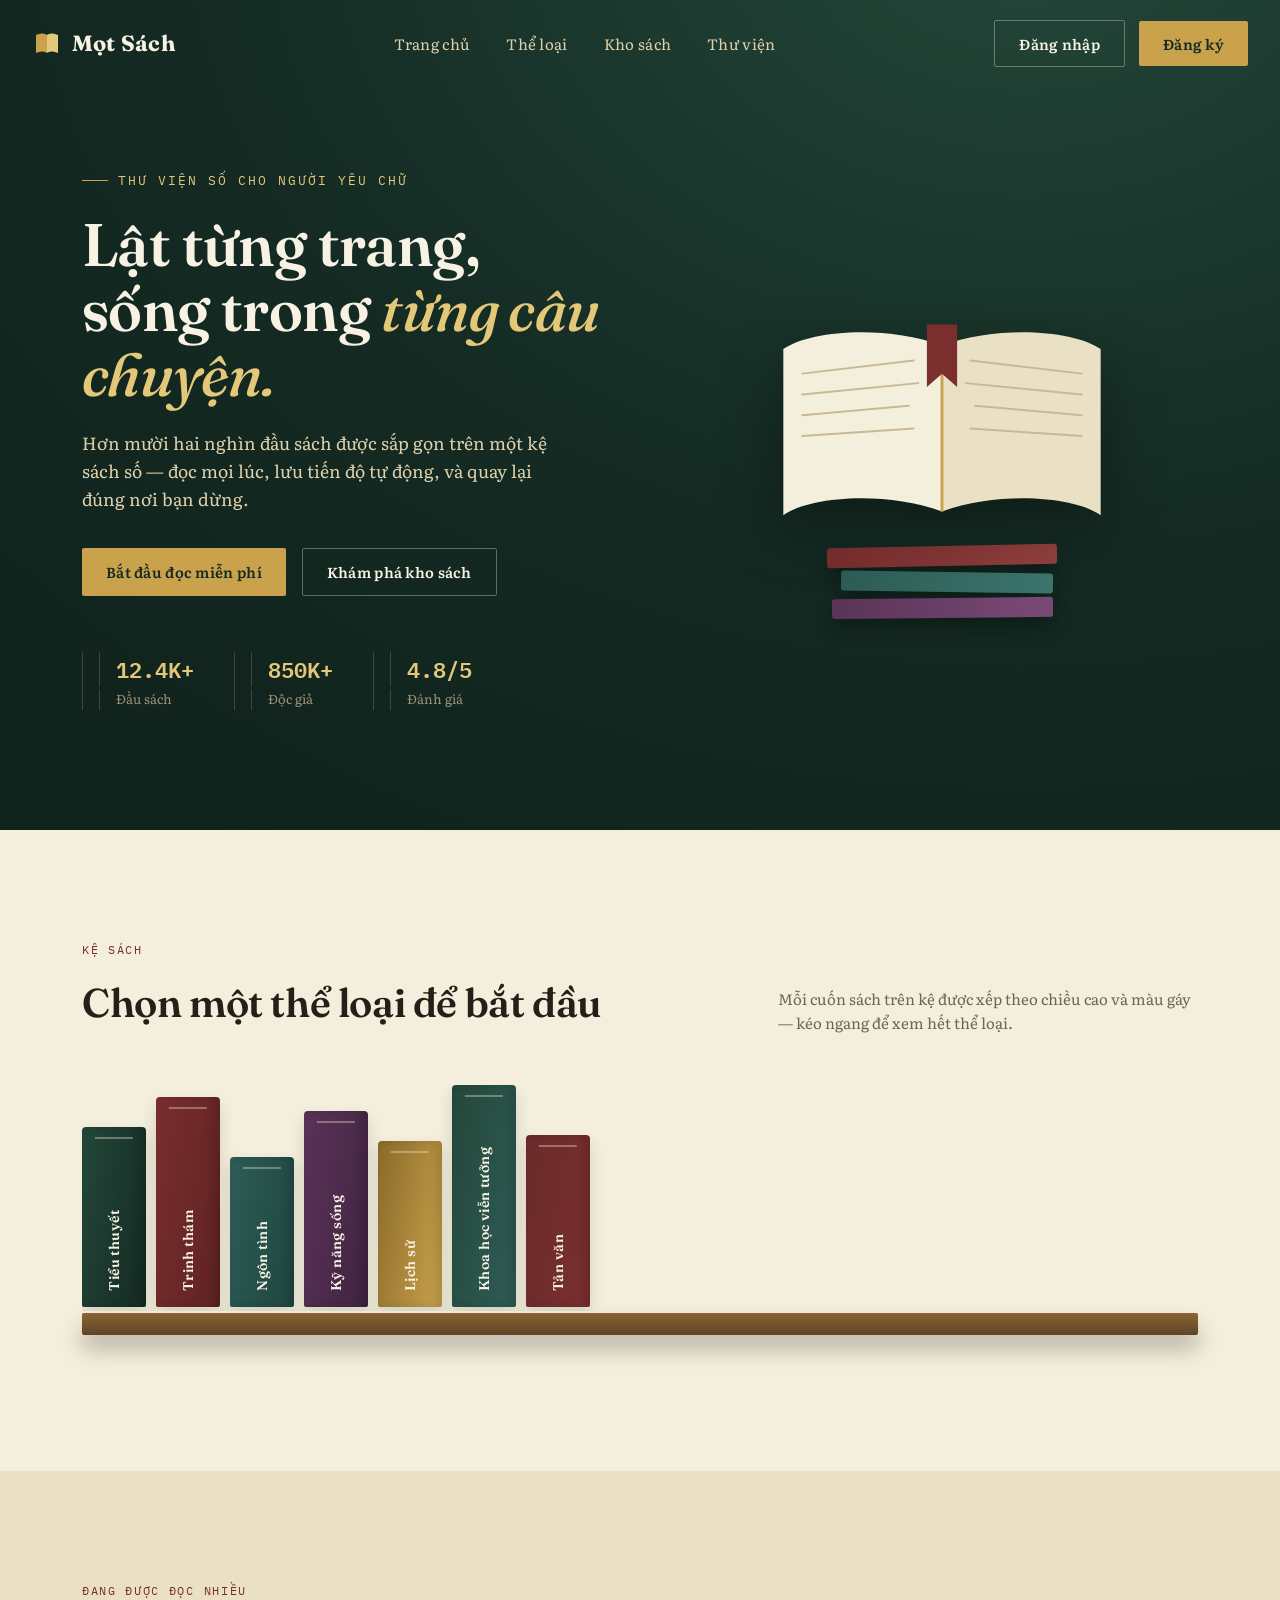
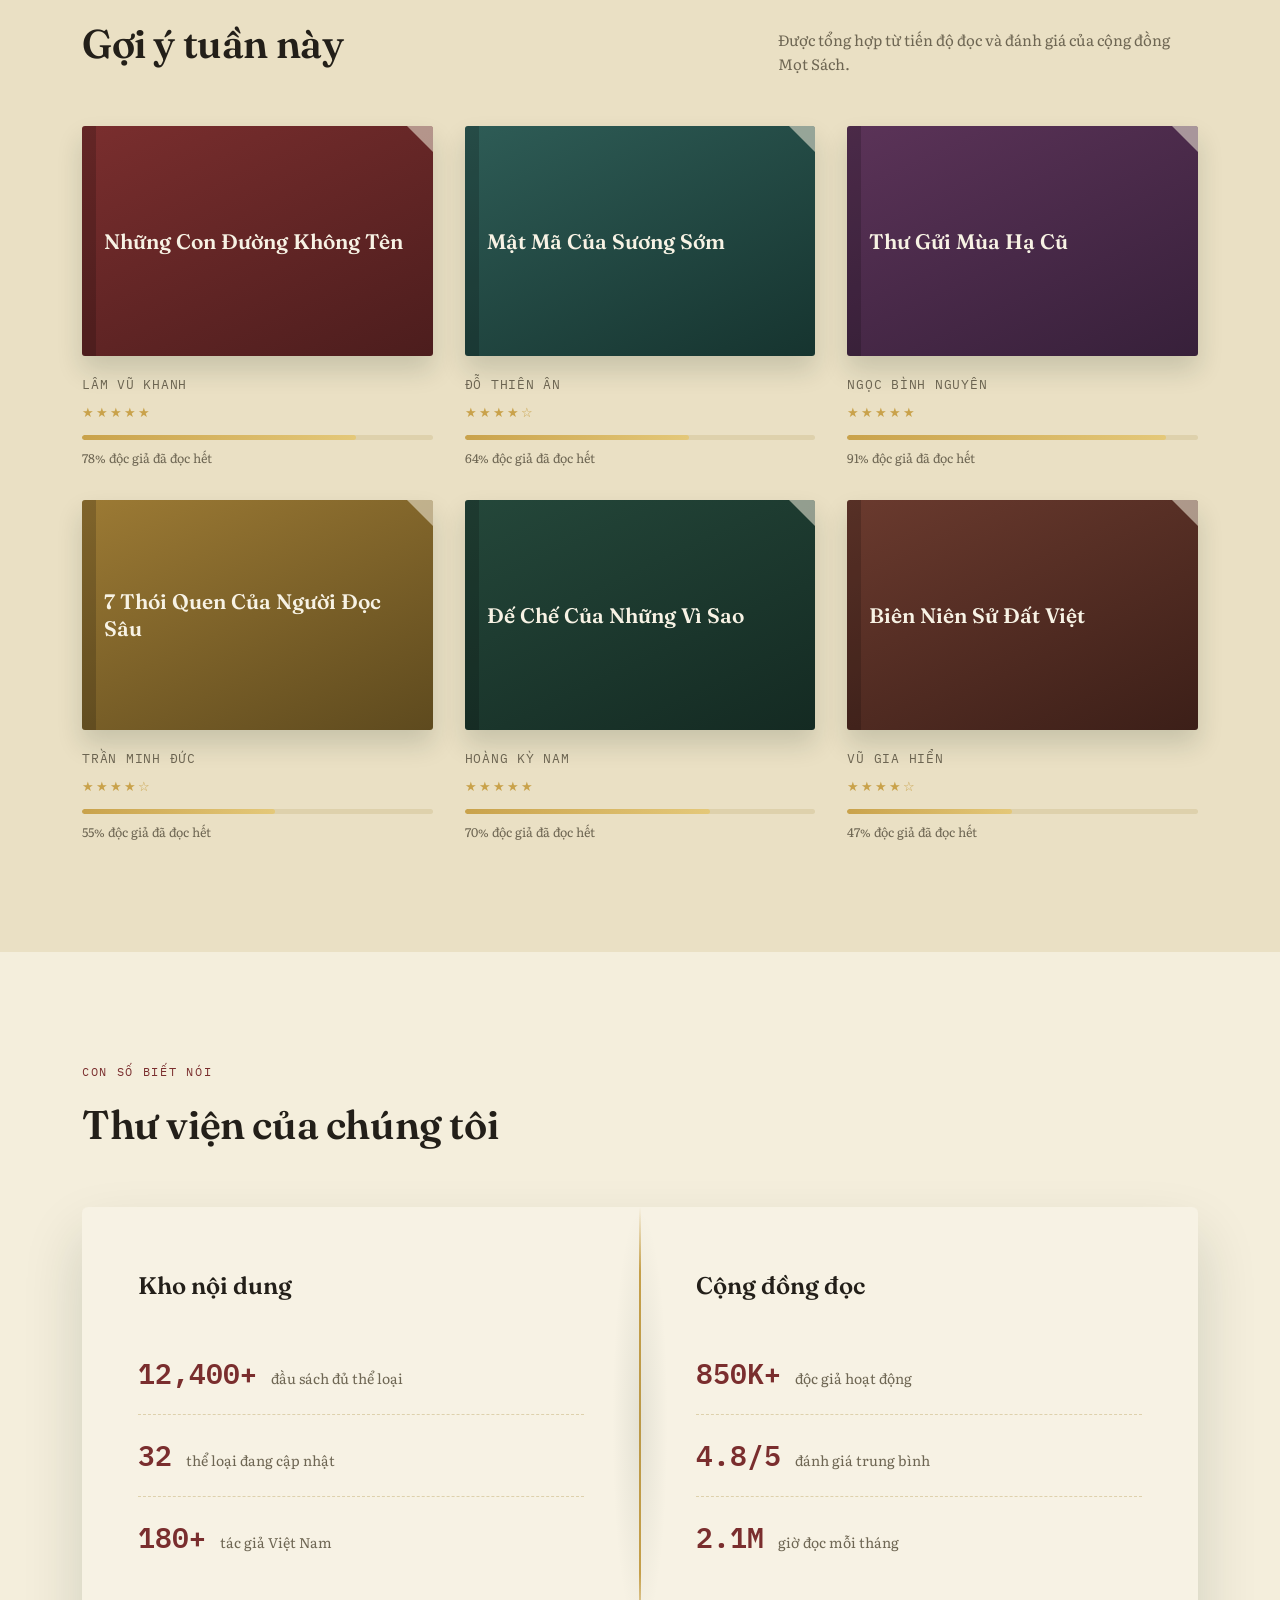
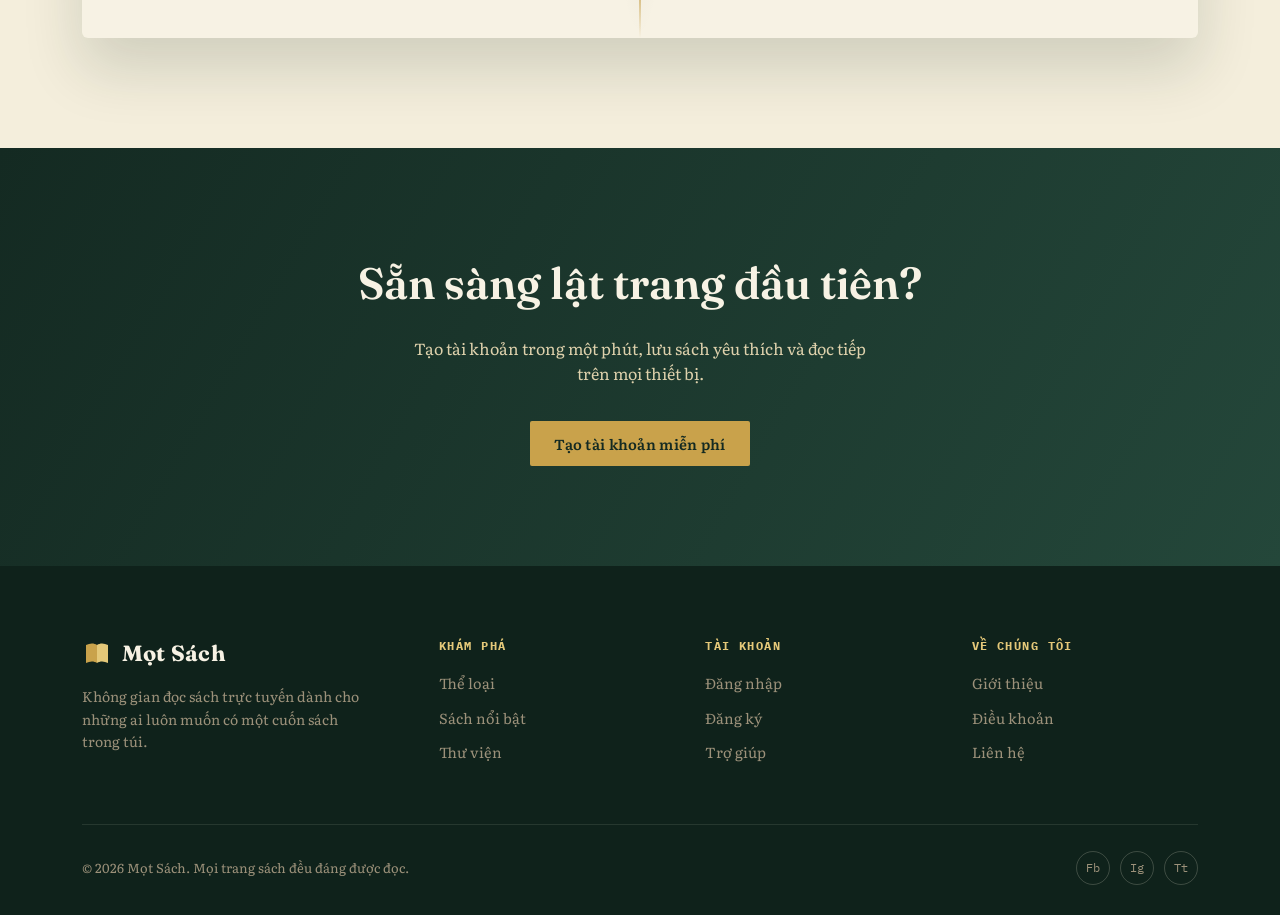
==== index.html @ 0a7b6dd8 "first commit" ====
<!DOCTYPE html>
<html lang="vi">
<head>
<meta charset="UTF-8">
<meta name="viewport" content="width=device-width, initial-scale=1.0">
<title>Mọt Sách — Đọc sách online</title>
<link rel="preconnect" href="https://fonts.googleapis.com">
<link href="https://fonts.googleapis.com/css2?family=Fraunces:ital,opsz,wght@0,9..144,300;0,9..144,500;0,9..144,600;0,9..144,700;0,9..144,900;1,9..144,500;1,9..144,600&family=Literata:ital,wght@0,400;0,500;0,600;0,700;1,400;1,500&family=IBM+Plex+Mono:wght@400;500;600&display=swap" rel="stylesheet">
<link rel="stylesheet" href="css/styles.css">
</head>
<body>

<!-- ================= NAV ================= -->
<nav class="nav" id="mainNav">
  <a href="index.html" class="brand">
    <svg class="mark" viewBox="0 0 30 30" fill="none">
      <path d="M4 6c4-2 8-2 11 0v18c-3-2-7-2-11 0V6z" fill="#C9A24B"/>
      <path d="M26 6c-4-2-8-2-11 0v18c3-2 7-2 11 0V6z" fill="#E4C879"/>
    </svg>
    Mọt Sách
  </a>
  <div class="nav-links">
    <a href="index.html">Trang chủ</a>
    <a href="index.html#shelf">Thể loại</a>
    <a href="index.html#books">Kho sách</a>
    <a href="index.html#stats">Thư viện</a>
  </div>
  <div class="nav-actions">
    <a href="login.html" class="btn btn-ghost">Đăng nhập</a>
    <a href="register.html" class="btn btn-gold">Đăng ký</a>
    <button class="burger" aria-label="Menu" onclick="location.href='login.html'">
      <span></span><span></span><span></span>
    </button>
  </div>
</nav>

<section class="hero">
  <div class="wrap">
    <div>
      <span class="eyebrow">Thư viện số cho người yêu chữ</span>
      <h1>Lật từng trang,<br>sống trong <em>từng câu chuyện.</em></h1>
      <p class="lead">Hơn mười hai nghìn đầu sách được sắp gọn trên một kệ sách số — đọc mọi lúc, lưu tiến độ tự động, và quay lại đúng nơi bạn dừng.</p>
      <div class="hero-actions">
        <a href="register.html" class="btn btn-gold">Bắt đầu đọc miễn phí</a>
        <a href="#books" class="btn btn-ghost">Khám phá kho sách</a>
      </div>
      <div class="hero-stats">
        <div><div class="num">12.4K+</div><div class="lbl">Đầu sách</div></div>
        <div><div class="num">850K+</div><div class="lbl">Độc giả</div></div>
        <div><div class="num">4.8/5</div><div class="lbl">Đánh giá</div></div>
      </div>
    </div>

    <div class="book-illustration">
      <div class="floating-leaf"></div>
      <div class="floating-leaf"></div>
      <div class="floating-leaf"></div>
      <div class="floating-leaf"></div>
      <div class="stack">
        <div class="book"></div>
        <div class="book"></div>
        <div class="book"></div>
      </div>
      <div class="open-book">
        <svg viewBox="0 0 360 260">
          <path d="M180 30 C 120 8, 40 14, 12 34 L 12 210 C 40 190, 120 184, 180 206 Z" fill="#F4EEDD"/>
          <path d="M180 30 C 240 8, 320 14, 348 34 L 348 210 C 320 190, 240 184, 180 206 Z" fill="#EAE0C4"/>
          <path d="M180 30 L180 206" stroke="#C9A24B" stroke-width="3"/>
          <g stroke="#C9B896" stroke-width="2" stroke-linecap="round">
            <line x1="32" y1="60" x2="150" y2="46" />
            <line x1="32" y1="82" x2="155" y2="70" />
            <line x1="32" y1="104" x2="145" y2="94" />
            <line x1="32" y1="126" x2="150" y2="118" />
            <line x1="210" y1="46" x2="328" y2="60" />
            <line x1="205" y1="70" x2="328" y2="82" />
            <line x1="215" y1="94" x2="328" y2="104" />
            <line x1="210" y1="118" x2="328" y2="126" />
          </g>
          <path d="M164 8 L196 8 L196 74 L180 60 L164 74 Z" fill="#7A2E2E"/>
        </svg>
      </div>
    </div>
  </div>
</section>

<!-- ================= SHELF / CATEGORIES ================= -->
<section class="section" id="shelf">
  <div class="wrap">
    <div class="section-head">
      <div>
        <span class="kicker">Kệ sách</span>
        <h2>Chọn một thể loại để bắt đầu</h2>
      </div>
      <p>Mỗi cuốn sách trên kệ được xếp theo chiều cao và màu gáy — kéo ngang để xem hết thể loại.</p>
    </div>
    <div class="shelf">
      <div class="spines">
        <div class="spine c1"><span>Tiểu thuyết</span></div>
        <div class="spine c2"><span>Trinh thám</span></div>
        <div class="spine c3"><span>Ngôn tình</span></div>
        <div class="spine c4"><span>Kỹ năng sống</span></div>
        <div class="spine c5"><span>Lịch sử</span></div>
        <div class="spine c6"><span>Khoa học viễn tưởng</span></div>
        <div class="spine c7"><span>Tản văn</span></div>
      </div>
      <div class="shelf-plank"></div>
    </div>
  </div>
</section>

<!-- ================= FEATURED BOOKS ================= -->
<section class="section" id="books" style="background:var(--parchment-2)">
  <div class="wrap">
    <div class="section-head">
      <div>
        <span class="kicker">Đang được đọc nhiều</span>
        <h2>Gợi ý tuần này</h2>
      </div>
      <p>Được tổng hợp từ tiến độ đọc và đánh giá của cộng đồng Mọt Sách.</p>
    </div>
    <div class="book-grid">
      <div class="book-card">
        <div class="cover cv1"><h3>Những Con Đường Không Tên</h3></div>
        <div class="author">Lâm Vũ Khanh</div>
        <div class="stars">★★★★★</div>
        <div class="progress-track"><div class="progress-fill" style="width:78%"></div></div>
        <div class="progress-label">78% độc giả đã đọc hết</div>
      </div>
      <div class="book-card">
        <div class="cover cv2"><h3>Mật Mã Của Sương Sớm</h3></div>
        <div class="author">Đỗ Thiên Ân</div>
        <div class="stars">★★★★☆</div>
        <div class="progress-track"><div class="progress-fill" style="width:64%"></div></div>
        <div class="progress-label">64% độc giả đã đọc hết</div>
      </div>
      <div class="book-card">
        <div class="cover cv3"><h3>Thư Gửi Mùa Hạ Cũ</h3></div>
        <div class="author">Ngọc Bình Nguyên</div>
        <div class="stars">★★★★★</div>
        <div class="progress-track"><div class="progress-fill" style="width:91%"></div></div>
        <div class="progress-label">91% độc giả đã đọc hết</div>
      </div>
      <div class="book-card">
        <div class="cover cv4"><h3>7 Thói Quen Của Người Đọc Sâu</h3></div>
        <div class="author">Trần Minh Đức</div>
        <div class="stars">★★★★☆</div>
        <div class="progress-track"><div class="progress-fill" style="width:55%"></div></div>
        <div class="progress-label">55% độc giả đã đọc hết</div>
      </div>
      <div class="book-card">
        <div class="cover cv5"><h3>Đế Chế Của Những Vì Sao</h3></div>
        <div class="author">Hoàng Kỳ Nam</div>
        <div class="stars">★★★★★</div>
        <div class="progress-track"><div class="progress-fill" style="width:70%"></div></div>
        <div class="progress-label">70% độc giả đã đọc hết</div>
      </div>
      <div class="book-card">
        <div class="cover cv6"><h3>Biên Niên Sử Đất Việt</h3></div>
        <div class="author">Vũ Gia Hiển</div>
        <div class="stars">★★★★☆</div>
        <div class="progress-track"><div class="progress-fill" style="width:47%"></div></div>
        <div class="progress-label">47% độc giả đã đọc hết</div>
      </div>
    </div>
  </div>
</section>

<!-- ================= STATS OPEN BOOK ================= -->
<section class="section" id="stats">
  <div class="wrap">
    <div class="section-head">
      <div>
        <span class="kicker">Con số biết nói</span>
        <h2>Thư viện của chúng tôi</h2>
      </div>
    </div>
    <div class="stats-book">
      <div class="stats-page">
        <h3>Kho nội dung</h3>
        <div class="stat-row"><span class="num">12,400+</span><span class="lbl">đầu sách đủ thể loại</span></div>
        <div class="stat-row"><span class="num">32</span><span class="lbl">thể loại đang cập nhật</span></div>
        <div class="stat-row"><span class="num">180+</span><span class="lbl">tác giả Việt Nam</span></div>
      </div>
      <div class="stats-page">
        <h3>Cộng đồng đọc</h3>
        <div class="stat-row"><span class="num">850K+</span><span class="lbl">độc giả hoạt động</span></div>
        <div class="stat-row"><span class="num">4.8/5</span><span class="lbl">đánh giá trung bình</span></div>
        <div class="stat-row"><span class="num">2.1M</span><span class="lbl">giờ đọc mỗi tháng</span></div>
      </div>
    </div>
  </div>
</section>

<!-- ================= CTA ================= -->
<section class="cta">
  <div class="wrap">
    <h2>Sẵn sàng lật trang đầu tiên?</h2>
    <p>Tạo tài khoản trong một phút, lưu sách yêu thích và đọc tiếp trên mọi thiết bị.</p>
    <a href="register.html" class="btn btn-gold">Tạo tài khoản miễn phí</a>
  </div>
</section>

<!-- ================= FOOTER ================= -->
<footer>
  <div class="wrap">
    <div class="foot-grid">
      <div class="foot-brand">
        <div class="brand">
          <svg class="mark" viewBox="0 0 30 30" fill="none">
            <path d="M4 6c4-2 8-2 11 0v18c-3-2-7-2-11 0V6z" fill="#C9A24B"/>
            <path d="M26 6c-4-2-8-2-11 0v18c3-2 7-2 11 0V6z" fill="#E4C879"/>
          </svg>
          Mọt Sách
        </div>
        <p>Không gian đọc sách trực tuyến dành cho những ai luôn muốn có một cuốn sách trong túi.</p>
      </div>
      <div class="foot-col">
        <h4>Khám phá</h4>
        <a href="index.html#shelf">Thể loại</a>
        <a href="index.html#books">Sách nổi bật</a>
        <a href="index.html#stats">Thư viện</a>
      </div>
      <div class="foot-col">
        <h4>Tài khoản</h4>
        <a href="login.html">Đăng nhập</a>
        <a href="register.html">Đăng ký</a>
        <a href="#">Trợ giúp</a>
      </div>
      <div class="foot-col">
        <h4>Về chúng tôi</h4>
        <a href="#">Giới thiệu</a>
        <a href="#">Điều khoản</a>
        <a href="#">Liên hệ</a>
      </div>
    </div>
    <div class="foot-bottom">
      <span>© 2026 Mọt Sách. Mọi trang sách đều đáng được đọc.</span>
      <div class="socials">
        <a href="#">Fb</a>
        <a href="#">Ig</a>
        <a href="#">Tt</a>
      </div>
    </div>
  </div>
</footer>

<script>
  window.addEventListener('scroll', () => {
    document.getElementById('mainNav').classList.toggle('scrolled', window.scrollY > 40);
  });
</script>
</body>
</html>
---- css/styles.css ----
:root{
    --ink:#142A22;
    --ink-2:#1C362C;
    --ink-3:#24473A;
    --parchment:#F4EEDC;
    --parchment-2:#EAE0C4;
    --parchment-3:#DED1AC;
    --gold:#C9A24B;
    --gold-light:#E4C879;
    --burgundy:#7A2E2E;
    --plum:#5B3358;
    --teal:#2E5C56;
    --ink-text:#231F19;
    --muted:#6E6653;
    --muted-2:#9C917A;
    --cream:#F7F2E4;

    --font-display:'Fraunces', serif;
    --font-body:'Literata', serif;
    --font-mono:'IBM Plex Mono', monospace;
  }

  *{ box-sizing:border-box; margin:0; padding:0; }
  html{ scroll-behavior:smooth; }
  body{
    font-family:var(--font-body);
    background:var(--parchment);
    color:var(--ink-text);
    line-height:1.6;
    overflow-x:hidden;
  }
  img,svg{ display:block; max-width:100%; }
  button{ font-family:inherit; cursor:pointer; border:none; background:none; }
  a{ color:inherit; text-decoration:none; }
  ul{ list-style:none; }
  input{ font-family:inherit; }

  ::selection{ background:var(--gold-light); color:var(--ink); }

  @media (prefers-reduced-motion: reduce){
    *{ animation-duration:0.001ms !important; animation-iteration-count:1 !important; transition-duration:0.001ms !important; scroll-behavior:auto !important; }
  }

  .wrap{ max-width:1180px; margin:0 auto; padding:0 32px; }

  /* ---------- NAV ---------- */
  .nav{
    position:fixed; top:0; left:0; right:0; z-index:100;
    display:flex; align-items:center; justify-content:space-between;
    padding:20px 32px;
    background:rgba(20,42,34,0);
    transition:background .35s ease, padding .35s ease, box-shadow .35s ease;
  }
  .nav.scrolled{
    background:rgba(20,42,34,0.96);
    padding:14px 32px;
    box-shadow:0 8px 24px rgba(0,0,0,0.18);
    backdrop-filter:blur(6px);
  }
  .brand{
    display:flex; align-items:center; gap:10px;
    font-family:var(--font-display); font-weight:700; font-size:22px;
    color:var(--cream); letter-spacing:0.01em;
  }
  .brand .mark{
    width:30px; height:30px; flex-shrink:0;
  }
  .nav-links{ display:flex; align-items:center; gap:36px; }
  .nav-links a{
    color:var(--parchment-3); font-size:15px; letter-spacing:.02em;
    position:relative; padding:4px 0;
  }
  .nav-links a::after{
    content:''; position:absolute; left:0; bottom:0; width:0; height:1px;
    background:var(--gold); transition:width .3s ease;
  }
  .nav-links a:hover{ color:var(--cream); }
  .nav-links a:hover::after{ width:100%; }
  .nav-actions{ display:flex; align-items:center; gap:14px; }
  .btn{
    display:inline-flex; align-items:center; justify-content:center; gap:8px;
    padding:11px 24px; border-radius:2px; font-size:14.5px; font-weight:600;
    letter-spacing:.02em; transition:transform .25s ease, box-shadow .25s ease, background .25s ease, color .25s ease, border-color .25s ease;
    white-space:nowrap;
  }
  .btn-ghost{ color:var(--cream); border:1px solid rgba(244,238,220,0.35); background:transparent; }
  .btn-ghost:hover{ border-color:var(--gold); color:var(--gold-light); }
  .btn-gold{ background:var(--gold); color:var(--ink); }
  .btn-gold:hover{ background:var(--gold-light); transform:translateY(-2px); box-shadow:0 10px 22px rgba(201,162,75,0.35); }
  .btn-outline-dark{ border:1px solid var(--ink); color:var(--ink); background:transparent; }
  .btn-outline-dark:hover{ background:var(--ink); color:var(--cream); }
  .btn-wide{ width:100%; padding:14px 24px; font-size:15px; }

  .burger{ display:none; width:30px; height:22px; position:relative; flex-direction:column; justify-content:space-between; }
  .burger span{ display:block; height:2px; width:100%; background:var(--cream); border-radius:2px; }

  @keyframes fadeIn{ from{ opacity:0; transform:translateY(6px);} to{ opacity:1; transform:translateY(0);} }
  body{ animation:fadeIn .4s ease; }

  /* ---------- HERO ---------- */
  .hero{
    position:relative; background:radial-gradient(120% 140% at 80% -10%, var(--ink-3) 0%, var(--ink) 55%, #0F221B 100%);
    padding:170px 0 120px; overflow:hidden;
  }
  .hero .wrap{ display:grid; grid-template-columns:1.05fr 0.95fr; gap:40px; align-items:center; }
  .eyebrow{
    font-family:var(--font-mono); font-size:12.5px; letter-spacing:.16em; text-transform:uppercase;
    color:var(--gold-light); display:flex; align-items:center; gap:10px; margin-bottom:22px;
  }
  .eyebrow::before{ content:''; width:26px; height:1px; background:var(--gold); display:inline-block; }
  .hero h1{
    font-family:var(--font-display); font-weight:600; color:var(--cream);
    font-size:clamp(36px, 5vw, 60px); line-height:1.08; letter-spacing:-0.01em; margin-bottom:22px;
  }
  .hero h1 em{ font-style:italic; color:var(--gold-light); font-weight:500; }
  .hero p.lead{ color:var(--parchment-3); font-size:17.5px; max-width:480px; margin-bottom:36px; }
  .hero-actions{ display:flex; gap:16px; flex-wrap:wrap; margin-bottom:56px; }
  .hero-stats{ display:flex; gap:40px; flex-wrap:wrap; }
  .hero-stats div{ border-left:1px solid rgba(244,238,220,.18); padding-left:16px; }
  .hero-stats .num{ font-family:var(--font-mono); color:var(--gold-light); font-size:22px; font-weight:600; }
  .hero-stats .lbl{ color:var(--muted-2); font-size:13px; margin-top:2px; }

  /* open book illustration */
  .book-illustration{ position:relative; height:420px; display:flex; align-items:center; justify-content:center; }
  .floating-leaf{
    position:absolute; width:22px; height:30px; background:var(--parchment-2);
    border-radius:2px 8px 2px 8px; opacity:0; animation:drift 9s ease-in-out infinite;
    box-shadow:0 6px 14px rgba(0,0,0,0.25);
  }
  .floating-leaf:nth-child(1){ left:8%; top:60%; animation-delay:0s; }
  .floating-leaf:nth-child(2){ left:82%; top:65%; animation-delay:2.4s; width:16px; height:22px; }
  .floating-leaf:nth-child(3){ left:18%; top:15%; animation-delay:4.6s; width:18px; height:24px; }
  .floating-leaf:nth-child(4){ left:75%; top:10%; animation-delay:6.8s; width:14px; height:19px; }
  @keyframes drift{
    0%{ opacity:0; transform:translateY(0) rotate(0deg); }
    15%{ opacity:.55; }
    85%{ opacity:.3; }
    100%{ opacity:0; transform:translateY(-160px) rotate(70deg); }
  }
  .stack{ position:absolute; bottom:26px; width:230px; }
  .stack .book{ height:20px; border-radius:3px; margin-bottom:6px; box-shadow:0 10px 18px rgba(0,0,0,0.3); }
  .stack .book:nth-child(1){ background:linear-gradient(90deg, var(--burgundy), #93413f); width:100%; transform:rotate(-1.2deg); }
  .stack .book:nth-child(2){ background:linear-gradient(90deg, var(--teal), #3c766e); width:92%; margin-left:6%; transform:rotate(0.8deg); }
  .stack .book:nth-child(3){ background:linear-gradient(90deg, var(--plum), #7a4a76); width:96%; margin-left:2%; transform:rotate(-0.6deg); }
  .open-book{ position:relative; z-index:2; }
  .open-book svg{ width:340px; height:auto; filter:drop-shadow(0 22px 30px rgba(0,0,0,0.35)); }

  /* ---------- SHELF ---------- */
  .section{ padding:110px 0; }
  .section-head{ display:flex; align-items:flex-end; justify-content:space-between; margin-bottom:50px; gap:24px; flex-wrap:wrap; }
  .section-head h2{ font-family:var(--font-display); font-size:clamp(28px,3.4vw,40px); font-weight:600; letter-spacing:-0.01em; }
  .section-head p{ color:var(--muted); max-width:420px; font-size:15px; }
  .kicker{ font-family:var(--font-mono); font-size:12px; letter-spacing:.14em; text-transform:uppercase; color:var(--burgundy); margin-bottom:12px; display:block; }

  .shelf{ position:relative; padding-bottom:26px; }
  .spines{ display:flex; align-items:flex-end; gap:10px; overflow-x:auto; padding-bottom:4px; scrollbar-width:none; }
  .spines::-webkit-scrollbar{ display:none; }
  .spine{
    flex:0 0 auto; width:64px; border-radius:4px 4px 2px 2px; position:relative;
    display:flex; align-items:flex-end; justify-content:center; padding-bottom:16px;
    cursor:pointer; transition:transform .3s ease, box-shadow .3s ease;
    box-shadow:inset -6px 0 10px rgba(0,0,0,0.12), 0 8px 16px rgba(20,42,34,0.14);
  }
  .spine:hover{ transform:translateY(-14px); box-shadow:inset -6px 0 10px rgba(0,0,0,0.12), 0 18px 22px rgba(20,42,34,0.22); }
  .spine span{
    writing-mode:vertical-rl; transform:rotate(180deg); font-family:var(--font-display);
    font-weight:600; font-size:14px; letter-spacing:.03em; color:var(--cream); white-space:nowrap;
  }
  .spine::before{ content:''; position:absolute; top:10px; left:50%; transform:translateX(-50%); width:60%; height:2px; background:rgba(244,238,220,.35); }
  .spine.c1{ height:180px; background:linear-gradient(100deg, var(--ink-3), var(--ink)); }
  .spine.c2{ height:210px; background:linear-gradient(100deg, var(--burgundy), #5f2222); }
  .spine.c3{ height:150px; background:linear-gradient(100deg, var(--teal), #1f4640); }
  .spine.c4{ height:196px; background:linear-gradient(100deg, var(--plum), #3f2340); }
  .spine.c5{ height:166px; background:linear-gradient(100deg, #8a6a2a, var(--gold)); }
  .spine.c6{ height:222px; background:linear-gradient(100deg, var(--ink-3), var(--teal)); }
  .spine.c7{ height:172px; background:linear-gradient(100deg, #6a2b2b, var(--burgundy)); }
  .shelf-plank{
    height:22px; border-radius:2px; margin-top:2px;
    background:linear-gradient(180deg, #8a6437, #5f4423);
    box-shadow:0 14px 22px rgba(0,0,0,0.25);
  }

  /* ---------- BOOK GRID ---------- */
  .book-grid{
    display:grid; grid-template-columns:repeat(3, 1fr); gap:32px;
  }
  .book-card{ display:flex; flex-direction:column; }
  .cover{
    position:relative; height:230px; border-radius:3px; margin-bottom:18px; overflow:hidden;
    display:flex; align-items:center; padding:22px; transition:transform .35s ease, box-shadow .35s ease;
    box-shadow:0 14px 26px rgba(20,42,34,0.16);
  }
  .book-card:hover .cover{ transform:translateY(-8px) rotate(-0.6deg); box-shadow:0 26px 36px rgba(20,42,34,0.26); }
  .cover::before{ content:''; position:absolute; left:0; top:0; bottom:0; width:14px; background:rgba(0,0,0,0.18); }
  .cover::after{ content:''; position:absolute; right:0; top:0; width:0; height:0; border-style:solid; border-width:0 26px 26px 0; border-color:transparent rgba(244,238,220,0.55) transparent transparent; }
  .cover h3{ font-family:var(--font-display); color:var(--cream); font-size:21px; font-weight:600; line-height:1.25; position:relative; z-index:1; }
  .cv1{ background:linear-gradient(155deg, var(--burgundy), #4c1d1d); }
  .cv2{ background:linear-gradient(155deg, var(--teal), #16342f); }
  .cv3{ background:linear-gradient(155deg, var(--plum), #37203a); }
  .cv4{ background:linear-gradient(155deg, #9c7a34, #5e4a1e); }
  .cv5{ background:linear-gradient(155deg, var(--ink-3), var(--ink)); }
  .cv6{ background:linear-gradient(155deg, #6a3a2e, #3c1f18); }
  .book-card .author{ font-family:var(--font-mono); font-size:12.5px; color:var(--muted); text-transform:uppercase; letter-spacing:.06em; margin-bottom:8px; }
  .stars{ color:var(--gold); font-size:13px; letter-spacing:2px; margin-bottom:12px; }
  .progress-track{ height:5px; background:var(--parchment-3); border-radius:4px; overflow:hidden; margin-bottom:8px; }
  .progress-fill{ height:100%; background:linear-gradient(90deg, var(--gold), var(--gold-light)); border-radius:4px; }
  .progress-label{ font-size:12.5px; color:var(--muted); }

  /* ---------- OPEN BOOK STATS ---------- */
  .stats-book{
    background:var(--cream); border-radius:6px; position:relative;
    display:grid; grid-template-columns:1fr 1fr; box-shadow:0 30px 60px rgba(20,42,34,0.16);
    overflow:hidden;
  }
  .stats-book::before{
    content:''; position:absolute; left:50%; top:0; bottom:0; width:2px; transform:translateX(-50%);
    background:linear-gradient(180deg, transparent, var(--gold) 15%, var(--gold) 85%, transparent);
  }
  .stats-book::after{
    content:''; position:absolute; left:50%; top:0; bottom:0; width:56px; transform:translateX(-50%);
    background:radial-gradient(ellipse at center, rgba(20,42,34,0.08), transparent 70%);
  }
  .stats-page{ padding:60px 56px; }
  .stats-page h3{ font-family:var(--font-display); font-size:24px; font-weight:600; margin-bottom:28px; }
  .stat-row{ display:flex; align-items:baseline; gap:14px; padding:18px 0; border-bottom:1px dashed var(--parchment-3); }
  .stat-row:last-child{ border-bottom:none; }
  .stat-row .num{ font-family:var(--font-mono); font-size:28px; font-weight:600; color:var(--burgundy); }
  .stat-row .lbl{ color:var(--muted); font-size:14px; }

  /* ---------- CTA ---------- */
  .cta{
    background:linear-gradient(120deg, var(--ink) 0%, var(--ink-3) 100%);
    padding:100px 0; text-align:center; position:relative;
  }
  .cta h2{ font-family:var(--font-display); color:var(--cream); font-size:clamp(28px,4vw,44px); font-weight:600; margin-bottom:18px; }
  .cta p{ color:var(--parchment-3); max-width:480px; margin:0 auto 34px; }

  /* ---------- FOOTER ---------- */
  footer{ background:#0F221B; padding:70px 0 30px; color:var(--parchment-3); }
  .foot-grid{ display:grid; grid-template-columns:1.4fr 1fr 1fr 1fr; gap:40px; margin-bottom:50px; }
  .foot-brand .brand{ margin-bottom:14px; }
  .foot-brand p{ color:var(--muted-2); font-size:14px; max-width:280px; }
  .foot-col h4{ font-family:var(--font-mono); font-size:12px; letter-spacing:.12em; text-transform:uppercase; color:var(--gold-light); margin-bottom:16px; }
  .foot-col a{ display:block; color:var(--muted-2); font-size:14.5px; margin-bottom:11px; transition:color .25s ease; }
  .foot-col a:hover{ color:var(--cream); }
  .foot-bottom{ display:flex; justify-content:space-between; align-items:center; padding-top:26px; border-top:1px solid rgba(244,238,220,.1); font-size:13px; color:var(--muted-2); flex-wrap:wrap; gap:14px; }
  .socials{ display:flex; gap:10px; }
  .socials a{ width:34px; height:34px; border-radius:50%; border:1px solid rgba(244,238,220,.2); display:flex; align-items:center; justify-content:center; font-family:var(--font-mono); font-size:12px; transition:border-color .25s ease, color .25s ease; }
  .socials a:hover{ border-color:var(--gold); color:var(--gold-light); }

  /* ================= AUTH VIEW ================= */
  .auth-shell{
    min-height:100vh; display:flex; align-items:center; justify-content:center;
    background:
      radial-gradient(1000px 600px at 15% 10%, rgba(122,46,46,0.10), transparent 60%),
      radial-gradient(900px 700px at 90% 90%, rgba(46,92,86,0.14), transparent 60%),
      var(--parchment);
    padding:120px 24px 60px;
  }
  .auth-card{
    width:100%; max-width:940px; min-height:600px; display:grid; grid-template-columns:0.85fr 1.15fr;
    background:var(--cream); border-radius:8px; overflow:hidden; box-shadow:0 40px 80px rgba(20,42,34,0.22);
  }
  .auth-side{
    background:radial-gradient(120% 140% at 20% 0%, var(--ink-3), var(--ink) 65%, #0F221B 100%);
    color:var(--cream); padding:56px 44px; position:relative; display:flex; flex-direction:column; justify-content:space-between;
  }
  .auth-side .back-link{ font-size:13.5px; color:var(--parchment-3); display:inline-flex; align-items:center; gap:8px; }
  .auth-side .back-link:hover{ color:var(--gold-light); }
  .quote-mark{ font-family:var(--font-display); font-size:70px; color:var(--gold); opacity:.55; line-height:1; margin-bottom:6px; }
  .auth-quote{ font-family:var(--font-display); font-style:italic; font-size:21px; font-weight:500; line-height:1.5; color:var(--parchment); margin-bottom:16px; }
  .auth-quote-by{ font-family:var(--font-mono); font-size:12px; letter-spacing:.08em; text-transform:uppercase; color:var(--gold-light); }
  .auth-side .leaf-deco{ position:absolute; width:16px; height:22px; background:rgba(244,238,220,.12); border-radius:2px 6px 2px 6px; }
  .auth-side .leaf-deco.l1{ top:20%; right:12%; transform:rotate(20deg); }
  .auth-side .leaf-deco.l2{ bottom:26%; right:22%; transform:rotate(-14deg); }

  .auth-main{ padding:56px 52px; display:flex; flex-direction:column; }
  .tabs{ display:flex; gap:0; border-bottom:1px solid var(--parchment-3); margin-bottom:34px; position:relative; }
  .tab-btn{
    display:inline-block; padding:10px 4px; margin-right:34px; font-size:15.5px; font-weight:600; color:var(--muted);
    font-family:var(--font-display); transition:color .3s ease;
  }
  .tab-btn.active{ color:var(--ink-text); }
  .tab-indicator{ position:absolute; bottom:-1px; height:2px; background:var(--gold); width:70px; left:0; transition:transform .35s cubic-bezier(.65,0,.35,1), width .35s cubic-bezier(.65,0,.35,1); }

  .auth-title{ font-family:var(--font-display); font-size:26px; font-weight:600; margin-bottom:6px; }
  .auth-sub{ color:var(--muted); font-size:14.5px; margin-bottom:30px; }

  .form-panel{ display:none; }
  .form-panel.active{ display:block; animation:pageTurn .45s ease; }
  @keyframes pageTurn{
    from{ opacity:0; transform:translateX(14px) rotateY(4deg); }
    to{ opacity:1; transform:translateX(0) rotateY(0deg); }
  }

  .field{ margin-bottom:20px; }
  .field label{ display:block; font-size:12.5px; font-family:var(--font-mono); letter-spacing:.05em; text-transform:uppercase; color:var(--muted); margin-bottom:8px; }
  .field input{
    width:100%; padding:12px 4px; border:none; border-bottom:1.5px solid var(--parchment-3);
    background:transparent; font-size:15.5px; color:var(--ink-text); transition:border-color .25s ease;
  }
  .field input:focus{ outline:none; border-color:var(--gold); }
  .field input::placeholder{ color:var(--muted-2); }

  .row-between{ display:flex; align-items:center; justify-content:space-between; margin-bottom:26px; font-size:13.5px; }
  .checkbox-line{ display:flex; align-items:center; gap:8px; color:var(--muted); }
  .checkbox-line input{ accent-color:var(--gold); width:15px; height:15px; }
  .link-muted{ color:var(--burgundy); font-weight:600; }
  .link-muted:hover{ text-decoration:underline; }

  .divider{ display:flex; align-items:center; gap:14px; margin:26px 0; color:var(--muted-2); font-size:12.5px; font-family:var(--font-mono); text-transform:uppercase; letter-spacing:.08em; }
  .divider::before, .divider::after{ content:''; flex:1; height:1px; background:var(--parchment-3); }

  .social-row{ display:flex; gap:12px; margin-bottom:28px; }
  .social-btn{
    flex:1; display:flex; align-items:center; justify-content:center; gap:9px; padding:11px;
    border:1px solid var(--parchment-3); border-radius:2px; font-size:13.5px; font-weight:600; color:var(--ink-text);
    transition:border-color .25s ease, background .25s ease;
  }
  .social-btn:hover{ border-color:var(--ink); background:var(--parchment-2); }

  .switch-line{ text-align:center; font-size:14px; color:var(--muted); margin-top:auto; padding-top:6px; }
  .switch-line button{ color:var(--burgundy); font-weight:700; }
  .switch-line button:hover{ text-decoration:underline; }

  /* ---------- RESPONSIVE ---------- */
  @media (max-width:900px){
    .hero .wrap{ grid-template-columns:1fr; }
    .book-illustration{ height:300px; margin-top:20px; }
    .book-grid{ grid-template-columns:repeat(2,1fr); }
    .foot-grid{ grid-template-columns:1fr 1fr; }
    .stats-book{ grid-template-columns:1fr; }
    .stats-book::before, .stats-book::after{ display:none; }
    .auth-card{ grid-template-columns:1fr; max-width:480px; }
    .auth-side{ display:none; }
  }
  @media (max-width:680px){
    .nav-links{ display:none; }
    .burger{ display:flex; }
    .wrap{ padding:0 20px; }
    .book-grid{ grid-template-columns:1fr; }
    .section{ padding:76px 0; }
    .hero{ padding:150px 0 80px; }
    .nav-actions .btn-ghost{ display:none; }
    .auth-main{ padding:40px 26px; }
  }
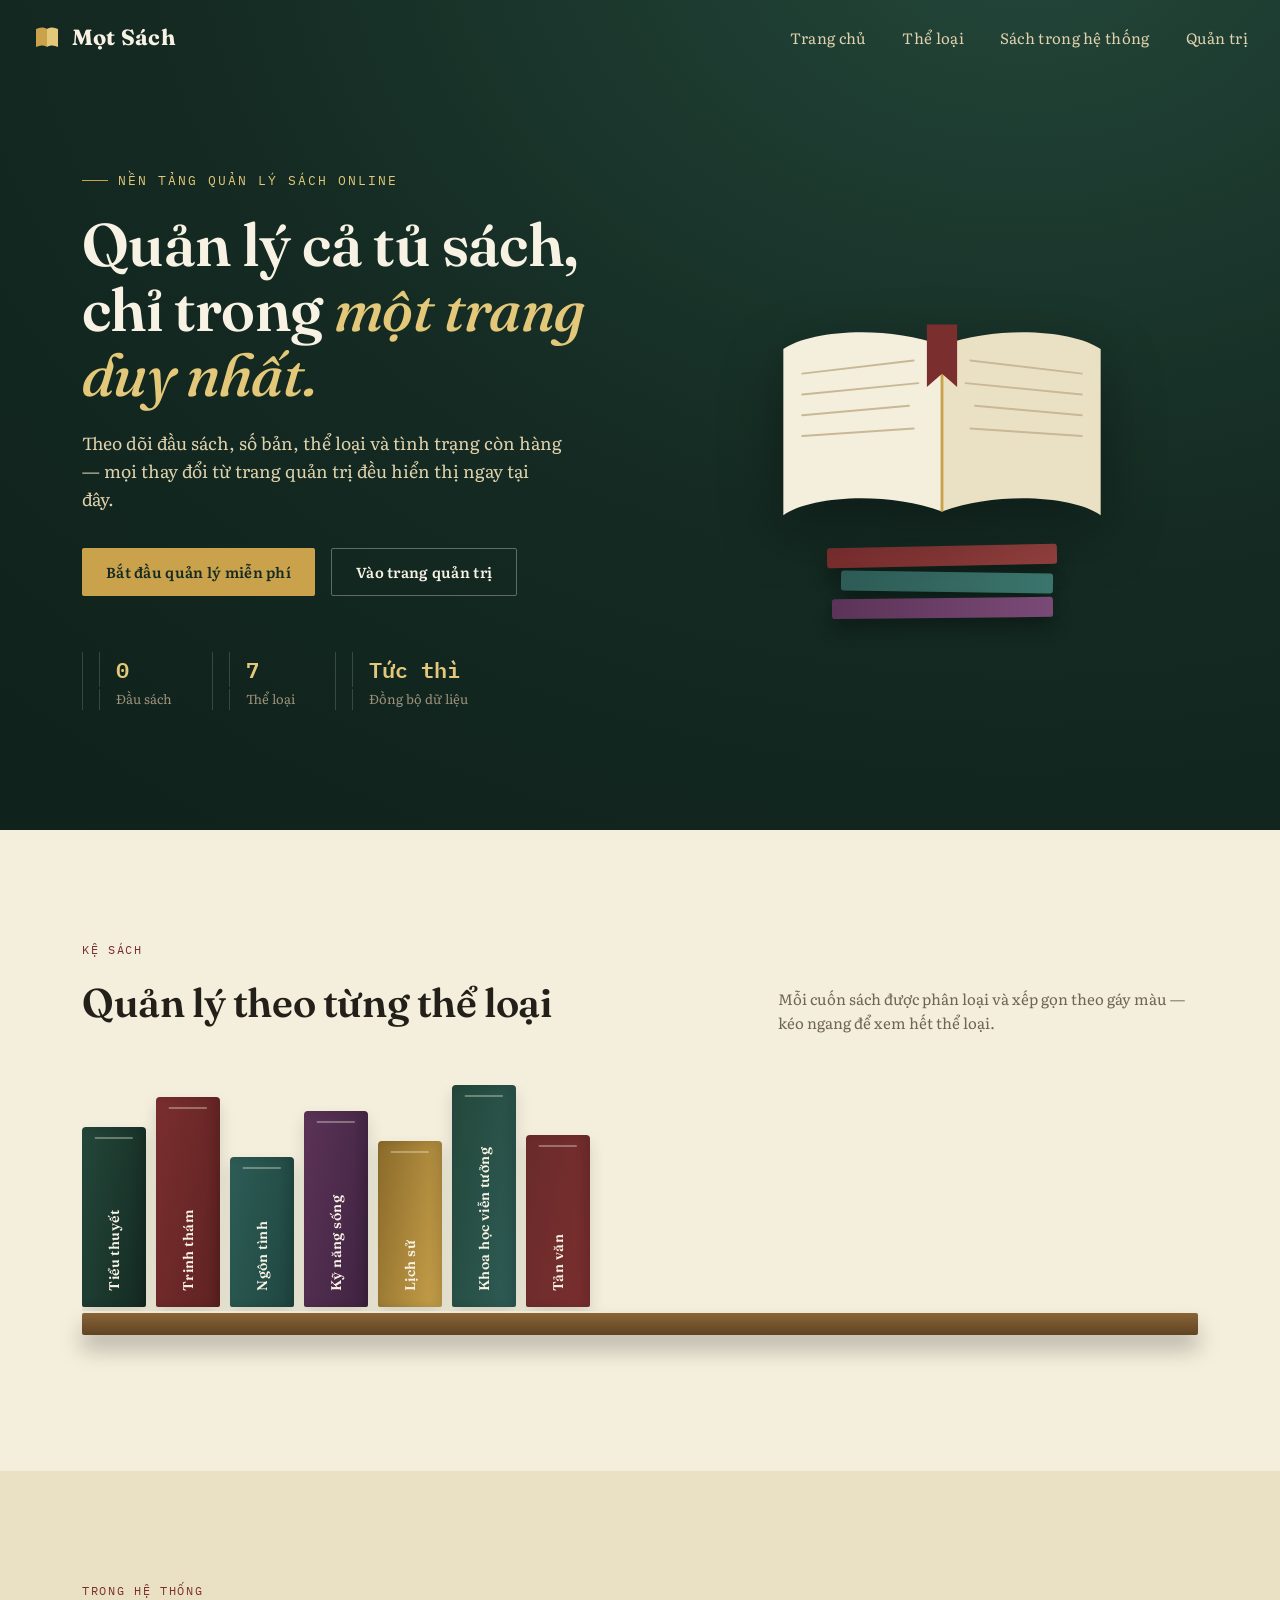
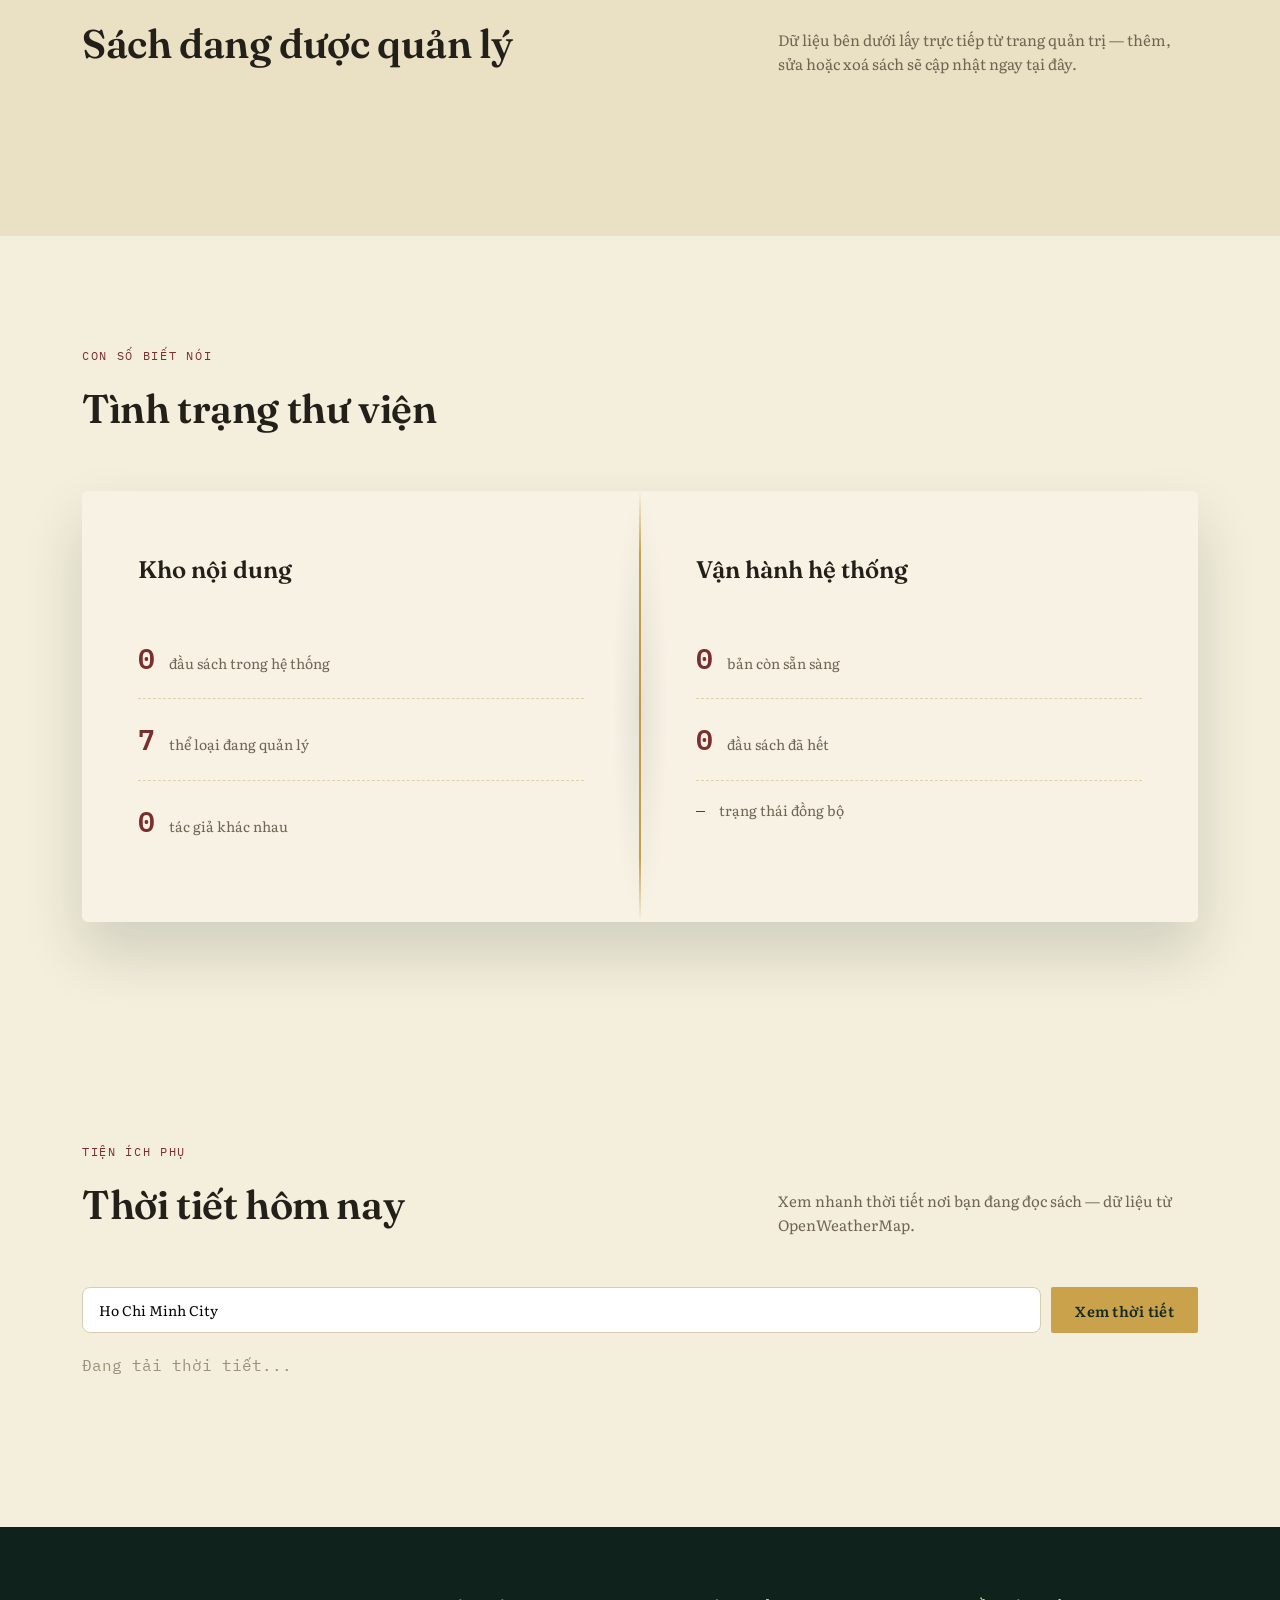
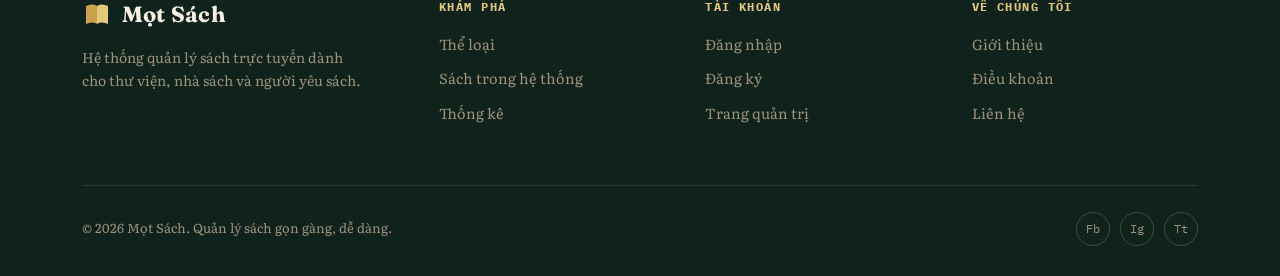
==== commit 67327495: "Update print statement from 'Hello' to 'Goodbye'" ====
--- a/index.html
+++ b/index.html
@@ -1,253 +1,491 @@
-<!DOCTYPE html>
+<!doctype html>
 <html lang="vi">
-<head>
-<meta charset="UTF-8">
-<meta name="viewport" content="width=device-width, initial-scale=1.0">
-<title>Mọt Sách — Đọc sách online</title>
-<link rel="preconnect" href="https://fonts.googleapis.com">
-<link href="https://fonts.googleapis.com/css2?family=Fraunces:ital,opsz,wght@0,9..144,300;0,9..144,500;0,9..144,600;0,9..144,700;0,9..144,900;1,9..144,500;1,9..144,600&family=Literata:ital,wght@0,400;0,500;0,600;0,700;1,400;1,500&family=IBM+Plex+Mono:wght@400;500;600&display=swap" rel="stylesheet">
-<link rel="stylesheet" href="css/styles.css">
-</head>
-<body>
-
-<!-- ================= NAV ================= -->
-<nav class="nav" id="mainNav">
-  <a href="index.html" class="brand">
-    <svg class="mark" viewBox="0 0 30 30" fill="none">
-      <path d="M4 6c4-2 8-2 11 0v18c-3-2-7-2-11 0V6z" fill="#C9A24B"/>
-      <path d="M26 6c-4-2-8-2-11 0v18c3-2 7-2 11 0V6z" fill="#E4C879"/>
-    </svg>
-    Mọt Sách
-  </a>
-  <div class="nav-links">
-    <a href="index.html">Trang chủ</a>
-    <a href="index.html#shelf">Thể loại</a>
-    <a href="index.html#books">Kho sách</a>
-    <a href="index.html#stats">Thư viện</a>
-  </div>
-  <div class="nav-actions">
-    <a href="login.html" class="btn btn-ghost">Đăng nhập</a>
-    <a href="register.html" class="btn btn-gold">Đăng ký</a>
-    <button class="burger" aria-label="Menu" onclick="location.href='login.html'">
-      <span></span><span></span><span></span>
-    </button>
-  </div>
-</nav>
-
-<section class="hero">
-  <div class="wrap">
-    <div>
-      <span class="eyebrow">Thư viện số cho người yêu chữ</span>
-      <h1>Lật từng trang,<br>sống trong <em>từng câu chuyện.</em></h1>
-      <p class="lead">Hơn mười hai nghìn đầu sách được sắp gọn trên một kệ sách số — đọc mọi lúc, lưu tiến độ tự động, và quay lại đúng nơi bạn dừng.</p>
-      <div class="hero-actions">
-        <a href="register.html" class="btn btn-gold">Bắt đầu đọc miễn phí</a>
-        <a href="#books" class="btn btn-ghost">Khám phá kho sách</a>
-      </div>
-      <div class="hero-stats">
-        <div><div class="num">12.4K+</div><div class="lbl">Đầu sách</div></div>
-        <div><div class="num">850K+</div><div class="lbl">Độc giả</div></div>
-        <div><div class="num">4.8/5</div><div class="lbl">Đánh giá</div></div>
-      </div>
-    </div>
-
-    <div class="book-illustration">
-      <div class="floating-leaf"></div>
-      <div class="floating-leaf"></div>
-      <div class="floating-leaf"></div>
-      <div class="floating-leaf"></div>
-      <div class="stack">
-        <div class="book"></div>
-        <div class="book"></div>
-        <div class="book"></div>
-      </div>
-      <div class="open-book">
-        <svg viewBox="0 0 360 260">
-          <path d="M180 30 C 120 8, 40 14, 12 34 L 12 210 C 40 190, 120 184, 180 206 Z" fill="#F4EEDD"/>
-          <path d="M180 30 C 240 8, 320 14, 348 34 L 348 210 C 320 190, 240 184, 180 206 Z" fill="#EAE0C4"/>
-          <path d="M180 30 L180 206" stroke="#C9A24B" stroke-width="3"/>
-          <g stroke="#C9B896" stroke-width="2" stroke-linecap="round">
-            <line x1="32" y1="60" x2="150" y2="46" />
-            <line x1="32" y1="82" x2="155" y2="70" />
-            <line x1="32" y1="104" x2="145" y2="94" />
-            <line x1="32" y1="126" x2="150" y2="118" />
-            <line x1="210" y1="46" x2="328" y2="60" />
-            <line x1="205" y1="70" x2="328" y2="82" />
-            <line x1="215" y1="94" x2="328" y2="104" />
-            <line x1="210" y1="118" x2="328" y2="126" />
-          </g>
-          <path d="M164 8 L196 8 L196 74 L180 60 L164 74 Z" fill="#7A2E2E"/>
+  <head>
+    <meta charset="UTF-8" />
+    <meta name="viewport" content="width=device-width, initial-scale=1.0" />
+    <title>Mọt Sách — Quản lý sách online</title>
+    <link rel="preconnect" href="https://fonts.googleapis.com" />
+    <link
+      href="https://fonts.googleapis.com/css2?family=Fraunces:ital,opsz,wght@0,9..144,300;0,9..144,500;0,9..144,600;0,9..144,700;0,9..144,900;1,9..144,500;1,9..144,600&family=Literata:ital,wght@0,400;0,500;0,600;0,700;1,400;1,500&family=IBM+Plex+Mono:wght@400;500;600&display=swap"
+      rel="stylesheet"
+    />
+    <link rel="stylesheet" href="css/styles.css" />
+  </head>
+  <body>
+    <!-- ================= NAV ================= -->
+    <nav class="nav" id="mainNav">
+      <a href="index.html" class="brand">
+        <svg class="mark" viewBox="0 0 30 30" fill="none">
+          <path d="M4 6c4-2 8-2 11 0v18c-3-2-7-2-11 0V6z" fill="#C9A24B" />
+          <path d="M26 6c-4-2-8-2-11 0v18c3-2 7-2 11 0V6z" fill="#E4C879" />
         </svg>
-      </div>
-    </div>
-  </div>
-</section>
-
-<!-- ================= SHELF / CATEGORIES ================= -->
-<section class="section" id="shelf">
-  <div class="wrap">
-    <div class="section-head">
-      <div>
-        <span class="kicker">Kệ sách</span>
-        <h2>Chọn một thể loại để bắt đầu</h2>
-      </div>
-      <p>Mỗi cuốn sách trên kệ được xếp theo chiều cao và màu gáy — kéo ngang để xem hết thể loại.</p>
-    </div>
-    <div class="shelf">
-      <div class="spines">
-        <div class="spine c1"><span>Tiểu thuyết</span></div>
-        <div class="spine c2"><span>Trinh thám</span></div>
-        <div class="spine c3"><span>Ngôn tình</span></div>
-        <div class="spine c4"><span>Kỹ năng sống</span></div>
-        <div class="spine c5"><span>Lịch sử</span></div>
-        <div class="spine c6"><span>Khoa học viễn tưởng</span></div>
-        <div class="spine c7"><span>Tản văn</span></div>
-      </div>
-      <div class="shelf-plank"></div>
-    </div>
-  </div>
-</section>
-
-<!-- ================= FEATURED BOOKS ================= -->
-<section class="section" id="books" style="background:var(--parchment-2)">
-  <div class="wrap">
-    <div class="section-head">
-      <div>
-        <span class="kicker">Đang được đọc nhiều</span>
-        <h2>Gợi ý tuần này</h2>
-      </div>
-      <p>Được tổng hợp từ tiến độ đọc và đánh giá của cộng đồng Mọt Sách.</p>
-    </div>
-    <div class="book-grid">
-      <div class="book-card">
-        <div class="cover cv1"><h3>Những Con Đường Không Tên</h3></div>
-        <div class="author">Lâm Vũ Khanh</div>
-        <div class="stars">★★★★★</div>
-        <div class="progress-track"><div class="progress-fill" style="width:78%"></div></div>
-        <div class="progress-label">78% độc giả đã đọc hết</div>
-      </div>
-      <div class="book-card">
-        <div class="cover cv2"><h3>Mật Mã Của Sương Sớm</h3></div>
-        <div class="author">Đỗ Thiên Ân</div>
-        <div class="stars">★★★★☆</div>
-        <div class="progress-track"><div class="progress-fill" style="width:64%"></div></div>
-        <div class="progress-label">64% độc giả đã đọc hết</div>
-      </div>
-      <div class="book-card">
-        <div class="cover cv3"><h3>Thư Gửi Mùa Hạ Cũ</h3></div>
-        <div class="author">Ngọc Bình Nguyên</div>
-        <div class="stars">★★★★★</div>
-        <div class="progress-track"><div class="progress-fill" style="width:91%"></div></div>
-        <div class="progress-label">91% độc giả đã đọc hết</div>
-      </div>
-      <div class="book-card">
-        <div class="cover cv4"><h3>7 Thói Quen Của Người Đọc Sâu</h3></div>
-        <div class="author">Trần Minh Đức</div>
-        <div class="stars">★★★★☆</div>
-        <div class="progress-track"><div class="progress-fill" style="width:55%"></div></div>
-        <div class="progress-label">55% độc giả đã đọc hết</div>
-      </div>
-      <div class="book-card">
-        <div class="cover cv5"><h3>Đế Chế Của Những Vì Sao</h3></div>
-        <div class="author">Hoàng Kỳ Nam</div>
-        <div class="stars">★★★★★</div>
-        <div class="progress-track"><div class="progress-fill" style="width:70%"></div></div>
-        <div class="progress-label">70% độc giả đã đọc hết</div>
-      </div>
-      <div class="book-card">
-        <div class="cover cv6"><h3>Biên Niên Sử Đất Việt</h3></div>
-        <div class="author">Vũ Gia Hiển</div>
-        <div class="stars">★★★★☆</div>
-        <div class="progress-track"><div class="progress-fill" style="width:47%"></div></div>
-        <div class="progress-label">47% độc giả đã đọc hết</div>
-      </div>
-    </div>
-  </div>
-</section>
-
-<!-- ================= STATS OPEN BOOK ================= -->
-<section class="section" id="stats">
-  <div class="wrap">
-    <div class="section-head">
-      <div>
-        <span class="kicker">Con số biết nói</span>
-        <h2>Thư viện của chúng tôi</h2>
-      </div>
-    </div>
-    <div class="stats-book">
-      <div class="stats-page">
-        <h3>Kho nội dung</h3>
-        <div class="stat-row"><span class="num">12,400+</span><span class="lbl">đầu sách đủ thể loại</span></div>
-        <div class="stat-row"><span class="num">32</span><span class="lbl">thể loại đang cập nhật</span></div>
-        <div class="stat-row"><span class="num">180+</span><span class="lbl">tác giả Việt Nam</span></div>
-      </div>
-      <div class="stats-page">
-        <h3>Cộng đồng đọc</h3>
-        <div class="stat-row"><span class="num">850K+</span><span class="lbl">độc giả hoạt động</span></div>
-        <div class="stat-row"><span class="num">4.8/5</span><span class="lbl">đánh giá trung bình</span></div>
-        <div class="stat-row"><span class="num">2.1M</span><span class="lbl">giờ đọc mỗi tháng</span></div>
-      </div>
-    </div>
-  </div>
-</section>
-
-<!-- ================= CTA ================= -->
-<section class="cta">
-  <div class="wrap">
-    <h2>Sẵn sàng lật trang đầu tiên?</h2>
-    <p>Tạo tài khoản trong một phút, lưu sách yêu thích và đọc tiếp trên mọi thiết bị.</p>
-    <a href="register.html" class="btn btn-gold">Tạo tài khoản miễn phí</a>
-  </div>
-</section>
-
-<!-- ================= FOOTER ================= -->
-<footer>
-  <div class="wrap">
-    <div class="foot-grid">
-      <div class="foot-brand">
-        <div class="brand">
-          <svg class="mark" viewBox="0 0 30 30" fill="none">
-            <path d="M4 6c4-2 8-2 11 0v18c-3-2-7-2-11 0V6z" fill="#C9A24B"/>
-            <path d="M26 6c-4-2-8-2-11 0v18c3-2 7-2 11 0V6z" fill="#E4C879"/>
-          </svg>
-          Mọt Sách
-        </div>
-        <p>Không gian đọc sách trực tuyến dành cho những ai luôn muốn có một cuốn sách trong túi.</p>
-      </div>
-      <div class="foot-col">
-        <h4>Khám phá</h4>
+        Mọt Sách
+      </a>
+      <div class="nav-links">
+        <a href="index.html">Trang chủ</a>
         <a href="index.html#shelf">Thể loại</a>
-        <a href="index.html#books">Sách nổi bật</a>
-        <a href="index.html#stats">Thư viện</a>
-      </div>
-      <div class="foot-col">
-        <h4>Tài khoản</h4>
-        <a href="login.html">Đăng nhập</a>
-        <a href="register.html">Đăng ký</a>
-        <a href="#">Trợ giúp</a>
-      </div>
-      <div class="foot-col">
-        <h4>Về chúng tôi</h4>
-        <a href="#">Giới thiệu</a>
-        <a href="#">Điều khoản</a>
-        <a href="#">Liên hệ</a>
-      </div>
-    </div>
-    <div class="foot-bottom">
-      <span>© 2026 Mọt Sách. Mọi trang sách đều đáng được đọc.</span>
-      <div class="socials">
-        <a href="#">Fb</a>
-        <a href="#">Ig</a>
-        <a href="#">Tt</a>
-      </div>
-    </div>
-  </div>
-</footer>
-
-<script>
-  window.addEventListener('scroll', () => {
-    document.getElementById('mainNav').classList.toggle('scrolled', window.scrollY > 40);
-  });
-</script>
-</body>
-</html>+        <a href="index.html#books">Sách trong hệ thống</a>
+        <a href="admin.html" id="navAdminLink">Quản trị</a>
+      </div>
+
+      <span
+        id="navUserLabel"
+        style="
+          display: none;
+          font-family: var(--font-mono);
+          font-size: 12px;
+          color: var(--muted-2);
+          margin-right: 10px;
+          align-self: center;
+        "
+      ></span>
+      <button class="burger" aria-label="Menu" onclick="handleNavUserClick()">
+        <span></span><span></span><span></span>
+      </button>
+    </nav>
+
+    <section class="hero">
+      <div class="wrap">
+        <div>
+          <span class="eyebrow">Nền tảng quản lý sách online</span>
+          <h1>
+            Quản lý cả tủ sách,<br />chỉ trong <em>một trang duy nhất.</em>
+          </h1>
+          <p class="lead">
+            Theo dõi đầu sách, số bản, thể loại và tình trạng còn hàng — mọi
+            thay đổi từ trang quản trị đều hiển thị ngay tại đây.
+          </p>
+          <div class="hero-actions">
+            <a href="register.html" class="btn btn-gold"
+              >Bắt đầu quản lý miễn phí</a
+            >
+            <a href="admin.html" class="btn btn-ghost" id="heroAdminBtn">Vào trang quản trị</a>
+          </div>
+          <div class="hero-stats">
+            <div>
+              <div class="num js-total-books">0</div>
+              <div class="lbl">Đầu sách</div>
+            </div>
+            <div>
+              <div class="num">7</div>
+              <div class="lbl">Thể loại</div>
+            </div>
+            <div>
+              <div class="num">Tức thì</div>
+              <div class="lbl">Đồng bộ dữ liệu</div>
+            </div>
+          </div>
+        </div>
+
+        <div class="book-illustration">
+          <div class="floating-leaf"></div>
+          <div class="floating-leaf"></div>
+          <div class="floating-leaf"></div>
+          <div class="floating-leaf"></div>
+          <div class="stack">
+            <div class="book"></div>
+            <div class="book"></div>
+            <div class="book"></div>
+          </div>
+          <div class="open-book">
+            <svg viewBox="0 0 360 260">
+              <path
+                d="M180 30 C 120 8, 40 14, 12 34 L 12 210 C 40 190, 120 184, 180 206 Z"
+                fill="#F4EEDD"
+              />
+              <path
+                d="M180 30 C 240 8, 320 14, 348 34 L 348 210 C 320 190, 240 184, 180 206 Z"
+                fill="#EAE0C4"
+              />
+              <path d="M180 30 L180 206" stroke="#C9A24B" stroke-width="3" />
+              <g stroke="#C9B896" stroke-width="2" stroke-linecap="round">
+                <line x1="32" y1="60" x2="150" y2="46" />
+                <line x1="32" y1="82" x2="155" y2="70" />
+                <line x1="32" y1="104" x2="145" y2="94" />
+                <line x1="32" y1="126" x2="150" y2="118" />
+                <line x1="210" y1="46" x2="328" y2="60" />
+                <line x1="205" y1="70" x2="328" y2="82" />
+                <line x1="215" y1="94" x2="328" y2="104" />
+                <line x1="210" y1="118" x2="328" y2="126" />
+              </g>
+              <path
+                d="M164 8 L196 8 L196 74 L180 60 L164 74 Z"
+                fill="#7A2E2E"
+              />
+            </svg>
+          </div>
+        </div>
+      </div>
+    </section>
+
+    <!-- ================= SHELF / CATEGORIES ================= -->
+    <section class="section" id="shelf">
+      <div class="wrap">
+        <div class="section-head">
+          <div>
+            <span class="kicker">Kệ sách</span>
+            <h2>Quản lý theo từng thể loại</h2>
+          </div>
+          <p>
+            Mỗi cuốn sách được phân loại và xếp gọn theo gáy màu — kéo ngang để
+            xem hết thể loại.
+          </p>
+        </div>
+        <div class="shelf">
+          <div class="spines">
+            <div class="spine c1"><span>Tiểu thuyết</span></div>
+            <div class="spine c2"><span>Trinh thám</span></div>
+            <div class="spine c3"><span>Ngôn tình</span></div>
+            <div class="spine c4"><span>Kỹ năng sống</span></div>
+            <div class="spine c5"><span>Lịch sử</span></div>
+            <div class="spine c6"><span>Khoa học viễn tưởng</span></div>
+            <div class="spine c7"><span>Tản văn</span></div>
+          </div>
+          <div class="shelf-plank"></div>
+        </div>
+      </div>
+    </section>
+
+    <!-- ================= BOOKS FROM SYSTEM (dynamic) ================= -->
+    <section class="section" id="books" style="background: var(--parchment-2)">
+      <div class="wrap">
+        <div class="section-head">
+          <div>
+            <span class="kicker">Trong hệ thống</span>
+            <h2>Sách đang được quản lý</h2>
+          </div>
+          <p>
+            Dữ liệu bên dưới lấy trực tiếp từ trang quản trị — thêm, sửa hoặc
+            xoá sách sẽ cập nhật ngay tại đây.
+          </p>
+        </div>
+        <div class="book-grid" id="bookGrid">
+          <!-- rendered by JS from localStorage -->
+        </div>
+      </div>
+    </section>
+
+    <!-- ================= STATS OPEN BOOK ================= -->
+    <section class="section" id="stats">
+      <div class="wrap">
+        <div class="section-head">
+          <div>
+            <span class="kicker">Con số biết nói</span>
+            <h2>Tình trạng thư viện</h2>
+          </div>
+        </div>
+        <div class="stats-book">
+          <div class="stats-page">
+            <h3>Kho nội dung</h3>
+            <div class="stat-row">
+              <span class="num js-total-books">0</span
+              ><span class="lbl">đầu sách trong hệ thống</span>
+            </div>
+            <div class="stat-row">
+              <span class="num">7</span
+              ><span class="lbl">thể loại đang quản lý</span>
+            </div>
+            <div class="stat-row">
+              <span class="num js-total-authors">0</span
+              ><span class="lbl">tác giả khác nhau</span>
+            </div>
+          </div>
+          <div class="stats-page">
+            <h3>Vận hành hệ thống</h3>
+            <div class="stat-row">
+              <span class="num js-available-copies">0</span
+              ><span class="lbl">bản còn sẵn sàng</span>
+            </div>
+            <div class="stat-row">
+              <span class="num js-out-books">0</span
+              ><span class="lbl">đầu sách đã hết</span>
+            </div>
+            <div class="stat-row">
+              <span class="num" id="lastUpdatedLabel" style="font-size: 15px"
+                >—</span
+              ><span class="lbl">trạng thái đồng bộ</span>
+            </div>
+          </div>
+        </div>
+      </div>
+    </section>
+
+    <!-- ================= WEATHER WIDGET (tính năng phụ) ================= -->
+    <section class="section" id="weather">
+      <div class="wrap">
+        <div class="section-head">
+          <div>
+            <span class="kicker">Tiện ích phụ</span>
+            <h2>Thời tiết hôm nay</h2>
+          </div>
+          <p>
+            Xem nhanh thời tiết nơi bạn đang đọc sách — dữ liệu từ
+            OpenWeatherMap.
+          </p>
+        </div>
+
+        <div style="display: flex; gap: 10px; flex-wrap: wrap; margin-bottom: 20px;">
+          <input
+            id="weatherCityInput"
+            type="text"
+            placeholder="Nhập tên thành phố..."
+            value="Ho Chi Minh City"
+            style="
+              flex: 1;
+              min-width: 220px;
+              padding: 12px 16px;
+              border: 1px solid #d8cdb0;
+              border-radius: 8px;
+              font-size: 14px;
+              font-family: inherit;
+            "
+          />
+          <button class="btn btn-gold" id="weatherSearchBtn" type="button">
+            Xem thời tiết
+          </button>
+        </div>
+
+        <div
+          id="weatherResult"
+          style="
+            font-family: var(--font-mono);
+            color: var(--muted-2);
+            min-height: 64px;
+          "
+        >
+          Đang tải thời tiết...
+        </div>
+      </div>
+    </section>
+
+    <!-- ================= FOOTER ================= -->
+    <footer>  
+      <div class="wrap">
+        <div class="foot-grid">
+          <div class="foot-brand">
+            <div class="brand">
+              <svg class="mark" viewBox="0 0 30 30" fill="none">
+                <path
+                  d="M4 6c4-2 8-2 11 0v18c-3-2-7-2-11 0V6z"
+                  fill="#C9A24B"
+                />
+                <path
+                  d="M26 6c-4-2-8-2-11 0v18c3-2 7-2 11 0V6z"
+                  fill="#E4C879"
+                />
+              </svg>
+              Mọt Sách
+            </div>
+            <p>
+              Hệ thống quản lý sách trực tuyến dành cho thư viện, nhà sách và
+              người yêu sách.
+            </p>
+          </div>
+          <div class="foot-col">
+            <h4>Khám phá</h4>
+            <a href="index.html#shelf">Thể loại</a>
+            <a href="index.html#books">Sách trong hệ thống</a>
+            <a href="index.html#stats">Thống kê</a>
+          </div>
+          <div class="foot-col">
+            <h4>Tài khoản</h4>
+            <a href="login.html">Đăng nhập</a>
+            <a href="register.html">Đăng ký</a>
+            <a href="admin.html" id="footerAdminLink">Trang quản trị</a>
+          </div>
+          <div class="foot-col">
+            <h4>Về chúng tôi</h4>
+            <a href="#">Giới thiệu</a>
+            <a href="#">Điều khoản</a>
+            <a href="#">Liên hệ</a>
+          </div>
+        </div>
+        <div class="foot-bottom">
+          <span>© 2026 Mọt Sách. Quản lý sách gọn gàng, dễ dàng.</span>
+          <div class="socials">
+            <a href="#">Fb</a>
+            <a href="#">Ig</a>
+            <a href="#">Tt</a>
+          </div>
+        </div>
+      </div>
+    </footer>
+
+    <script src="books.js"></script>
+    <script>
+      window.addEventListener("scroll", () => {
+        document
+          .getElementById("mainNav")
+          .classList.toggle("scrolled", window.scrollY > 40);
+      });
+
+      function renderHomeBooks() {
+        const books = loadBooks();
+        const grid = document.getElementById("bookGrid");
+
+        if (books.length === 0) {
+          grid.innerHTML =
+            '<p style="color:var(--muted); grid-column:1/-1;">Chưa có sách nào trong hệ thống. Hãy vào <a href="admin.html" style="color:var(--burgundy); font-weight:600;">trang quản trị</a> để thêm sách đầu tiên.</p>';
+        } else {
+          grid.innerHTML = books
+            .map(
+              (b) => `
+        <div class="book-card">
+          <div class="cover ${b.cover || "cv1"}"><h3>${escapeHtml(b.title)}</h3></div>
+          <div class="author">${escapeHtml(b.author)}</div>
+          <div class="stars">${"★".repeat(b.rating || 0)}${"☆".repeat(5 - (b.rating || 0))}</div>
+          <div class="meta-row" style="display:flex; align-items:center; justify-content:space-between;">
+            <span class="badge ${b.status === "available" ? "badge-available" : "badge-out"}">${b.status === "available" ? "Còn sách" : "Hết sách"}</span>
+            <span class="progress-label" style="font-family:var(--font-mono);">${b.copies} bản</span>
+          </div>
+        </div>
+      `,
+            )
+            .join("");
+        }
+
+        document
+          .querySelectorAll(".js-total-books")
+          .forEach((el) => (el.textContent = books.length));
+        document
+          .querySelectorAll(".js-total-authors")
+          .forEach(
+            (el) => (el.textContent = new Set(books.map((b) => b.author)).size),
+          );
+        document
+          .querySelectorAll(".js-available-copies")
+          .forEach(
+            (el) =>
+              (el.textContent = books
+                .filter((b) => b.status === "available")
+                .reduce((s, b) => s + (Number(b.copies) || 0), 0)),
+          );
+        document
+          .querySelectorAll(".js-out-books")
+          .forEach(
+            (el) =>
+              (el.textContent = books.filter(
+                (b) => b.status !== "available",
+              ).length),
+          );
+        document.getElementById("lastUpdatedLabel").textContent =
+          getLastUpdatedLabel();
+      }
+
+      // Chỉ tài khoản admin mới thấy các liên kết vào trang quản trị.
+      // Tài khoản thường (hoặc khách chưa đăng nhập) chỉ có thể xem sách.
+      function applyRoleVisibility() {
+        const admin = isAdmin();
+        [
+          document.getElementById("navAdminLink"),
+          document.getElementById("heroAdminBtn"),
+          document.getElementById("footerAdminLink"),
+        ].forEach((el) => {
+          if (el) el.style.display = admin ? "" : "none";
+        });
+
+        const user = getCurrentUser();
+        const label = document.getElementById("navUserLabel");
+        if (user) {
+          label.textContent =
+            "Xin chào, " + user.name + (admin ? " (Quản trị)" : "");
+          label.style.display = "inline";
+        } else {
+          label.style.display = "none";
+        }
+      }
+
+      // Nút menu (icon burger): đưa tới đăng nhập nếu chưa có phiên,
+      // hoặc hỏi đăng xuất nếu đã đăng nhập.
+      function handleNavUserClick() {
+        const user = getCurrentUser();
+        if (user) {
+          if (confirm("Đăng xuất khỏi tài khoản " + user.name + "?")) {
+            logout();
+            window.location.reload();
+          }
+        } else {
+          window.location.href = "login.html";
+        }
+      }
+
+      // ===== Tiện ích phụ: thời tiết (OpenWeatherMap) =====
+      const OPENWEATHER_API_KEY = "b7f96772f3a9a156ce9ec79725f315ec";
+
+      async function fetchWeather(city) {
+        const resultBox = document.getElementById("weatherResult");
+        resultBox.textContent = "Đang tải thời tiết...";
+        try {
+          const url =
+            "https://api.openweathermap.org/data/2.5/weather?q=" +
+            encodeURIComponent(city) +
+            "&appid=" +
+            OPENWEATHER_API_KEY +
+            "&units=metric&lang=vi";
+          const res = await fetch(url);
+
+          if (!res.ok) {
+            let apiMessage = "";
+            try {
+              const errData = await res.json();
+              apiMessage = errData.message || "";
+            } catch (parseErr) {
+              // phản hồi lỗi không phải JSON hợp lệ, bỏ qua
+            }
+            console.error("OpenWeatherMap lỗi:", res.status, apiMessage);
+            resultBox.textContent =
+              "Lỗi " +
+              res.status +
+              (apiMessage ? ": " + apiMessage : ": Không thể tải dữ liệu thời tiết lúc này.");
+            return;
+          }
+
+          const data = await res.json();
+          const iconUrl =
+            "https://openweathermap.org/img/wn/" +
+            data.weather[0].icon +
+            "@2x.png";
+
+          resultBox.innerHTML = `
+            <div style="display:flex; align-items:center; gap:16px; flex-wrap:wrap;">
+              <img src="${iconUrl}" alt="${escapeHtml(data.weather[0].description)}" width="64" height="64">
+              <div>
+                <div style="font-size:26px; color:var(--ink,#2b2118); font-family:var(--font-serif, inherit);">
+                  ${Math.round(data.main.temp)}°C — ${escapeHtml(data.name)}
+                </div>
+                <div>${escapeHtml(data.weather[0].description)} · Cảm giác như ${Math.round(data.main.feels_like)}°C</div>
+                <div>Độ ẩm: ${data.main.humidity}% · Gió: ${data.wind.speed} m/s</div>
+              </div>
+            </div>
+          `;
+        } catch (err) {
+          console.error("Lỗi kết nối OpenWeatherMap:", err);
+          resultBox.textContent =
+            "Có lỗi xảy ra khi kết nối tới dịch vụ thời tiết (xem Console để biết chi tiết).";
+        }
+      }
+
+      document
+        .getElementById("weatherSearchBtn")
+        .addEventListener("click", () => {
+          const city = document.getElementById("weatherCityInput").value.trim();
+          if (city) fetchWeather(city);
+        });
+
+      document
+        .getElementById("weatherCityInput")
+        .addEventListener("keydown", (e) => {
+          if (e.key === "Enter") {
+            e.preventDefault();
+            document.getElementById("weatherSearchBtn").click();
+          }
+        });
+
+      window.addEventListener("load", () => {
+        renderHomeBooks();
+        applyRoleVisibility();
+        fetchWeather("Ho Chi Minh City");
+      });
+    </script>
+  </body>
+</html>
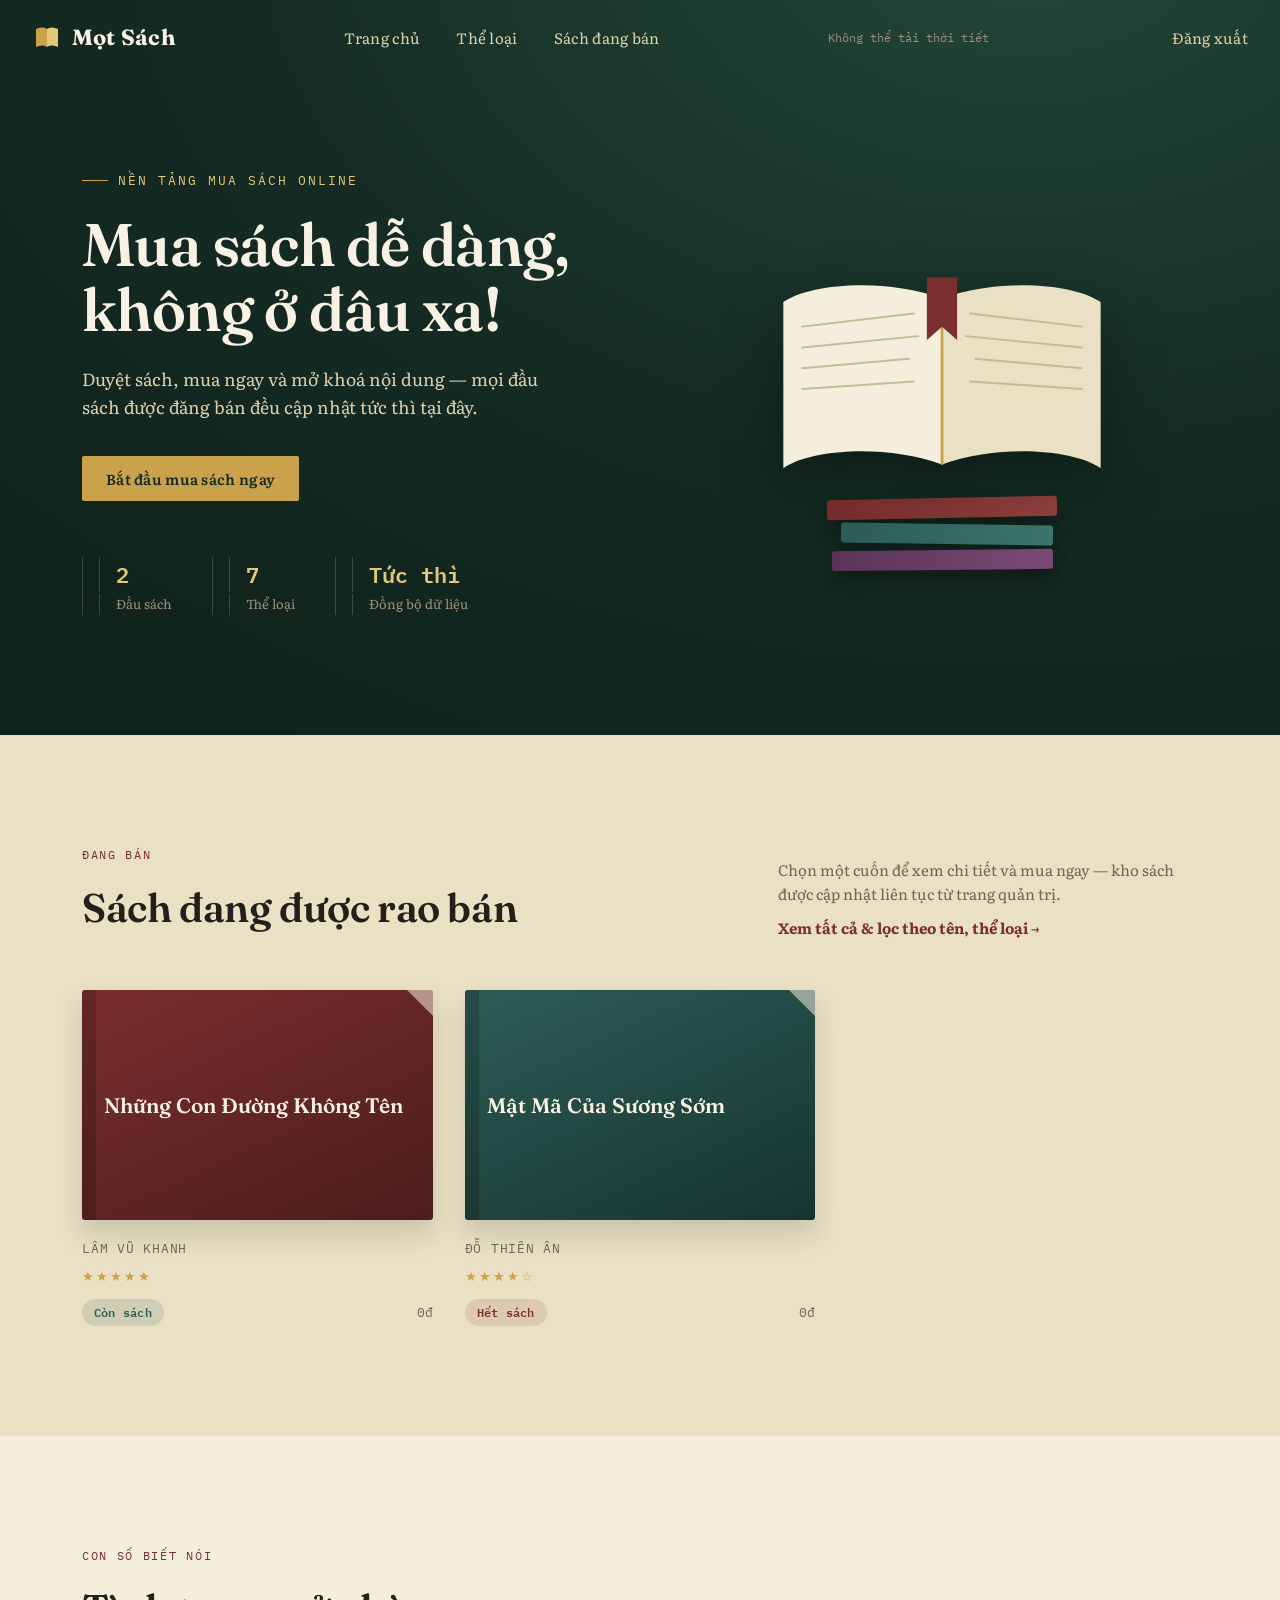
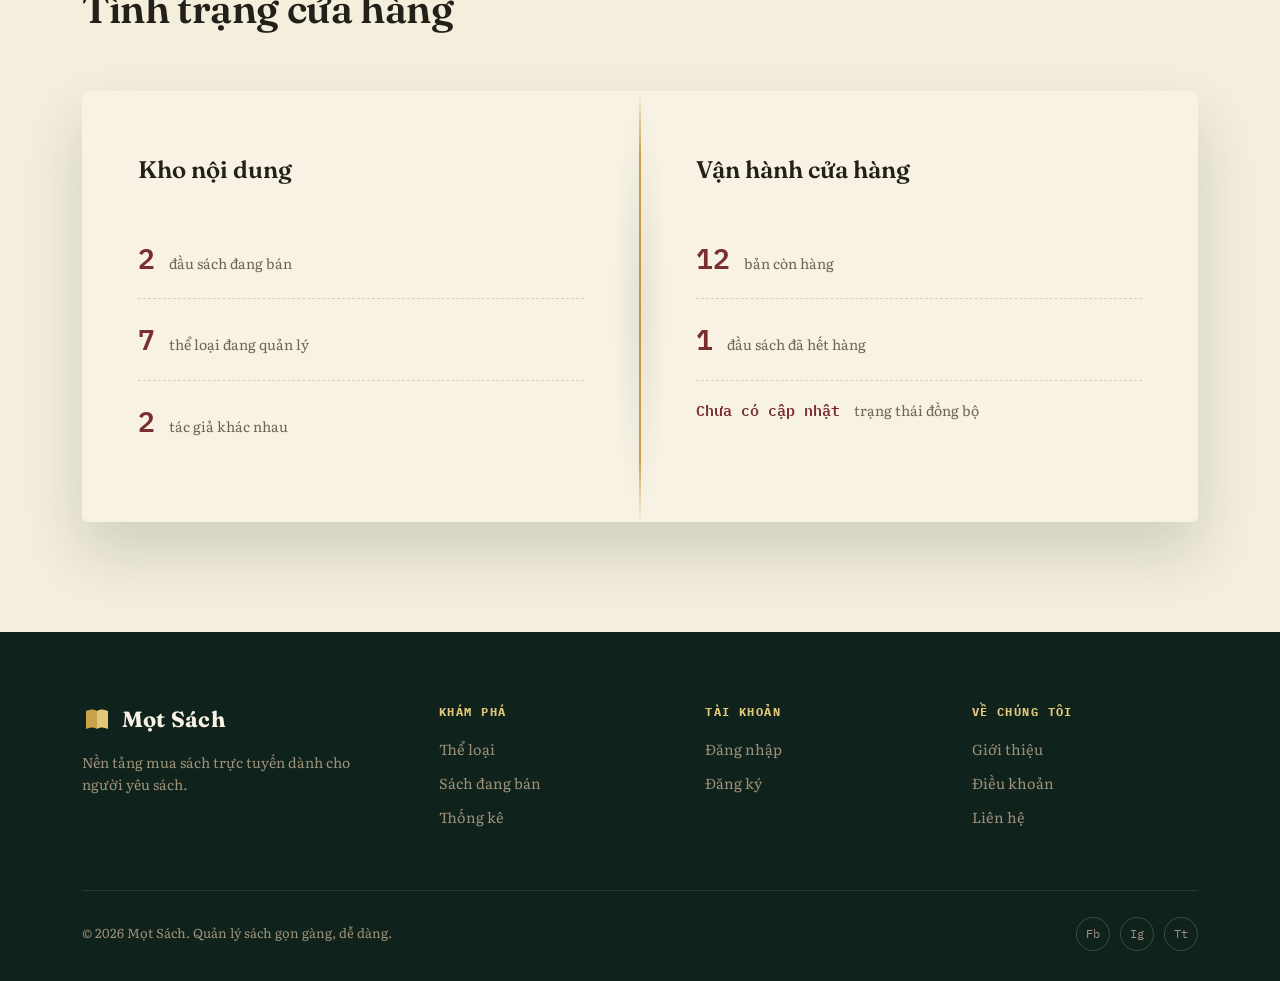
==== commit 6c12bf27: "cập nhật" ====
--- a/index.html
+++ b/index.html
@@ -3,13 +3,13 @@
   <head>
     <meta charset="UTF-8" />
     <meta name="viewport" content="width=device-width, initial-scale=1.0" />
-    <title>Mọt Sách — Quản lý sách online</title>
+    <title>Mọt Sách — Mua sách online</title>
     <link rel="preconnect" href="https://fonts.googleapis.com" />
     <link
       href="https://fonts.googleapis.com/css2?family=Fraunces:ital,opsz,wght@0,9..144,300;0,9..144,500;0,9..144,600;0,9..144,700;0,9..144,900;1,9..144,500;1,9..144,600&family=Literata:ital,wght@0,400;0,500;0,600;0,700;1,400;1,500&family=IBM+Plex+Mono:wght@400;500;600&display=swap"
       rel="stylesheet"
     />
-    <link rel="stylesheet" href="css/styles.css" />
+    <link rel="stylesheet" href="css/index.css" />
   </head>
   <body>
     <!-- ================= NAV ================= -->
@@ -24,10 +24,25 @@
       <div class="nav-links">
         <a href="index.html">Trang chủ</a>
         <a href="index.html#shelf">Thể loại</a>
-        <a href="index.html#books">Sách trong hệ thống</a>
+        <a href="shop.html">Sách đang bán</a>
+        <a href="purchased.html" id="navPurchasesLink" style="display: none"
+          >Sách đã mua</a
+        >
         <a href="admin.html" id="navAdminLink">Quản trị</a>
       </div>
 
+      <span
+        id="navWeatherLabel"
+        style="
+          display: none;
+          font-family: var(--font-mono);
+          font-size: 12px;
+          color: var(--muted-2);
+          margin-right: 14px;
+          align-self: center;
+          white-space: nowrap;
+        "
+      ></span>
       <span
         id="navUserLabel"
         style="
@@ -39,6 +54,9 @@
           align-self: center;
         "
       ></span>
+      <div class="nav-links">
+        <a href="login.html" id="navAdminLink">Đăng xuất</a>
+      </div>  
       <button class="burger" aria-label="Menu" onclick="handleNavUserClick()">
         <span></span><span></span><span></span>
       </button>
@@ -47,19 +65,22 @@
     <section class="hero">
       <div class="wrap">
         <div>
-          <span class="eyebrow">Nền tảng quản lý sách online</span>
+          <span class="eyebrow">Nền tảng mua sách online</span>
           <h1>
-            Quản lý cả tủ sách,<br />chỉ trong <em>một trang duy nhất.</em>
+            Mua sách dễ dàng,<br />
+            không ở đâu xa!
           </h1>
           <p class="lead">
-            Theo dõi đầu sách, số bản, thể loại và tình trạng còn hàng — mọi
-            thay đổi từ trang quản trị đều hiển thị ngay tại đây.
+            Duyệt sách, mua ngay và mở khoá nội dung — mọi đầu sách được đăng
+            bán đều cập nhật tức thì tại đây.
           </p>
           <div class="hero-actions">
-            <a href="register.html" class="btn btn-gold"
-              >Bắt đầu quản lý miễn phí</a
+            <a href="shop.html" class="btn btn-gold" id="buyBooksBtn"
+              >Bắt đầu mua sách ngay</a
             >
-            <a href="admin.html" class="btn btn-ghost" id="heroAdminBtn">Vào trang quản trị</a>
+            <a href="admin.html" class="btn btn-ghost" id="heroAdminBtn"
+              >Vào trang quản trị</a
+            >
           </div>
           <div class="hero-stats">
             <div>
@@ -118,45 +139,18 @@
       </div>
     </section>
 
-    <!-- ================= SHELF / CATEGORIES ================= -->
-    <section class="section" id="shelf">
+    <!-- ================= BOOKS FROM SYSTEM (dynamic) ================= -->
+    <section class="section" id="books" style="background: var(--parchment-2)">
       <div class="wrap">
         <div class="section-head">
           <div>
-            <span class="kicker">Kệ sách</span>
-            <h2>Quản lý theo từng thể loại</h2>
+            <span class="kicker">Đang bán</span>
+            <h2>Sách đang được rao bán</h2>
           </div>
           <p>
-            Mỗi cuốn sách được phân loại và xếp gọn theo gáy màu — kéo ngang để
-            xem hết thể loại.
-          </p>
-        </div>
-        <div class="shelf">
-          <div class="spines">
-            <div class="spine c1"><span>Tiểu thuyết</span></div>
-            <div class="spine c2"><span>Trinh thám</span></div>
-            <div class="spine c3"><span>Ngôn tình</span></div>
-            <div class="spine c4"><span>Kỹ năng sống</span></div>
-            <div class="spine c5"><span>Lịch sử</span></div>
-            <div class="spine c6"><span>Khoa học viễn tưởng</span></div>
-            <div class="spine c7"><span>Tản văn</span></div>
-          </div>
-          <div class="shelf-plank"></div>
-        </div>
-      </div>
-    </section>
-
-    <!-- ================= BOOKS FROM SYSTEM (dynamic) ================= -->
-    <section class="section" id="books" style="background: var(--parchment-2)">
-      <div class="wrap">
-        <div class="section-head">
-          <div>
-            <span class="kicker">Trong hệ thống</span>
-            <h2>Sách đang được quản lý</h2>
-          </div>
-          <p>
-            Dữ liệu bên dưới lấy trực tiếp từ trang quản trị — thêm, sửa hoặc
-            xoá sách sẽ cập nhật ngay tại đây.
+            Chọn một cuốn để xem chi tiết và mua ngay — kho sách được cập nhật
+            liên tục từ trang quản trị.
+            <a href="shop.html" style="display:inline-block; margin-top:10px; color:var(--burgundy); font-weight:700;">Xem tất cả & lọc theo tên, thể loại →</a>
           </p>
         </div>
         <div class="book-grid" id="bookGrid">
@@ -171,7 +165,7 @@
         <div class="section-head">
           <div>
             <span class="kicker">Con số biết nói</span>
-            <h2>Tình trạng thư viện</h2>
+            <h2>Tình trạng cửa hàng</h2>
           </div>
         </div>
         <div class="stats-book">
@@ -179,7 +173,7 @@
             <h3>Kho nội dung</h3>
             <div class="stat-row">
               <span class="num js-total-books">0</span
-              ><span class="lbl">đầu sách trong hệ thống</span>
+              ><span class="lbl">đầu sách đang bán</span>
             </div>
             <div class="stat-row">
               <span class="num">7</span
@@ -191,14 +185,14 @@
             </div>
           </div>
           <div class="stats-page">
-            <h3>Vận hành hệ thống</h3>
+            <h3>Vận hành cửa hàng</h3>
             <div class="stat-row">
               <span class="num js-available-copies">0</span
-              ><span class="lbl">bản còn sẵn sàng</span>
+              ><span class="lbl">bản còn hàng</span>
             </div>
             <div class="stat-row">
               <span class="num js-out-books">0</span
-              ><span class="lbl">đầu sách đã hết</span>
+              ><span class="lbl">đầu sách đã hết hàng</span>
             </div>
             <div class="stat-row">
               <span class="num" id="lastUpdatedLabel" style="font-size: 15px"
@@ -210,56 +204,8 @@
       </div>
     </section>
 
-    <!-- ================= WEATHER WIDGET (tính năng phụ) ================= -->
-    <section class="section" id="weather">
-      <div class="wrap">
-        <div class="section-head">
-          <div>
-            <span class="kicker">Tiện ích phụ</span>
-            <h2>Thời tiết hôm nay</h2>
-          </div>
-          <p>
-            Xem nhanh thời tiết nơi bạn đang đọc sách — dữ liệu từ
-            OpenWeatherMap.
-          </p>
-        </div>
-
-        <div style="display: flex; gap: 10px; flex-wrap: wrap; margin-bottom: 20px;">
-          <input
-            id="weatherCityInput"
-            type="text"
-            placeholder="Nhập tên thành phố..."
-            value="Ho Chi Minh City"
-            style="
-              flex: 1;
-              min-width: 220px;
-              padding: 12px 16px;
-              border: 1px solid #d8cdb0;
-              border-radius: 8px;
-              font-size: 14px;
-              font-family: inherit;
-            "
-          />
-          <button class="btn btn-gold" id="weatherSearchBtn" type="button">
-            Xem thời tiết
-          </button>
-        </div>
-
-        <div
-          id="weatherResult"
-          style="
-            font-family: var(--font-mono);
-            color: var(--muted-2);
-            min-height: 64px;
-          "
-        >
-          Đang tải thời tiết...
-        </div>
-      </div>
-    </section>
-
     <!-- ================= FOOTER ================= -->
-    <footer>  
+    <footer>
       <div class="wrap">
         <div class="foot-grid">
           <div class="foot-brand">
@@ -276,15 +222,12 @@
               </svg>
               Mọt Sách
             </div>
-            <p>
-              Hệ thống quản lý sách trực tuyến dành cho thư viện, nhà sách và
-              người yêu sách.
-            </p>
+            <p>Nền tảng mua sách trực tuyến dành cho người yêu sách.</p>
           </div>
           <div class="foot-col">
             <h4>Khám phá</h4>
             <a href="index.html#shelf">Thể loại</a>
-            <a href="index.html#books">Sách trong hệ thống</a>
+            <a href="shop.html">Sách đang bán</a>
             <a href="index.html#stats">Thống kê</a>
           </div>
           <div class="foot-col">
@@ -311,181 +254,45 @@
       </div>
     </footer>
 
-    <script src="books.js"></script>
+    <script src="js/books.js"></script>
+    <script src="js/index.js"></script>
     <script>
-      window.addEventListener("scroll", () => {
-        document
-          .getElementById("mainNav")
-          .classList.toggle("scrolled", window.scrollY > 40);
-      });
-
-      function renderHomeBooks() {
-        const books = loadBooks();
-        const grid = document.getElementById("bookGrid");
-
-        if (books.length === 0) {
-          grid.innerHTML =
-            '<p style="color:var(--muted); grid-column:1/-1;">Chưa có sách nào trong hệ thống. Hãy vào <a href="admin.html" style="color:var(--burgundy); font-weight:600;">trang quản trị</a> để thêm sách đầu tiên.</p>';
-        } else {
-          grid.innerHTML = books
-            .map(
-              (b) => `
-        <div class="book-card">
-          <div class="cover ${b.cover || "cv1"}"><h3>${escapeHtml(b.title)}</h3></div>
-          <div class="author">${escapeHtml(b.author)}</div>
-          <div class="stars">${"★".repeat(b.rating || 0)}${"☆".repeat(5 - (b.rating || 0))}</div>
-          <div class="meta-row" style="display:flex; align-items:center; justify-content:space-between;">
-            <span class="badge ${b.status === "available" ? "badge-available" : "badge-out"}">${b.status === "available" ? "Còn sách" : "Hết sách"}</span>
-            <span class="progress-label" style="font-family:var(--font-mono);">${b.copies} bản</span>
-          </div>
-        </div>
-      `,
-            )
-            .join("");
+      (function () {
+        function isAdminValue(value) {
+          if (!value) return false;
+          try {
+            var parsed = JSON.parse(value);
+            if (parsed && typeof parsed === "object") {
+              return parsed.role === "admin" || parsed.isAdmin === true;
+            }
+          } catch (error) {}
+          return value === "admin" || value === "true";
         }
 
-        document
-          .querySelectorAll(".js-total-books")
-          .forEach((el) => (el.textContent = books.length));
-        document
-          .querySelectorAll(".js-total-authors")
-          .forEach(
-            (el) => (el.textContent = new Set(books.map((b) => b.author)).size),
-          );
-        document
-          .querySelectorAll(".js-available-copies")
-          .forEach(
-            (el) =>
-              (el.textContent = books
-                .filter((b) => b.status === "available")
-                .reduce((s, b) => s + (Number(b.copies) || 0), 0)),
-          );
-        document
-          .querySelectorAll(".js-out-books")
-          .forEach(
-            (el) =>
-              (el.textContent = books.filter(
-                (b) => b.status !== "available",
-              ).length),
-          );
-        document.getElementById("lastUpdatedLabel").textContent =
-          getLastUpdatedLabel();
-      }
-
-      // Chỉ tài khoản admin mới thấy các liên kết vào trang quản trị.
-      // Tài khoản thường (hoặc khách chưa đăng nhập) chỉ có thể xem sách.
-      function applyRoleVisibility() {
-        const admin = isAdmin();
-        [
-          document.getElementById("navAdminLink"),
-          document.getElementById("heroAdminBtn"),
-          document.getElementById("footerAdminLink"),
-        ].forEach((el) => {
-          if (el) el.style.display = admin ? "" : "none";
-        });
-
-        const user = getCurrentUser();
-        const label = document.getElementById("navUserLabel");
-        if (user) {
-          label.textContent =
-            "Xin chào, " + user.name + (admin ? " (Quản trị)" : "");
-          label.style.display = "inline";
-        } else {
-          label.style.display = "none";
+        function updateBuyButton() {
+          var button = document.getElementById("buyBooksBtn");
+          if (!button) return;
+          var admin = false;
+          for (var i = 0; i < localStorage.length; i++) {
+            var key = localStorage.key(i).toLowerCase();
+            if (
+              key.indexOf("admin") !== -1 &&
+              isAdminValue(localStorage.getItem(localStorage.key(i)))
+            ) {
+              admin = true;
+              break;
+            }
+            if (isAdminValue(localStorage.getItem(localStorage.key(i)))) {
+              admin = true;
+              break;
+            }
+          }
+          button.style.display = admin ? "none" : "inline-flex";
         }
-      }
-
-      // Nút menu (icon burger): đưa tới đăng nhập nếu chưa có phiên,
-      // hoặc hỏi đăng xuất nếu đã đăng nhập.
-      function handleNavUserClick() {
-        const user = getCurrentUser();
-        if (user) {
-          if (confirm("Đăng xuất khỏi tài khoản " + user.name + "?")) {
-            logout();
-            window.location.reload();
-          }
-        } else {
-          window.location.href = "login.html";
-        }
-      }
-
-      // ===== Tiện ích phụ: thời tiết (OpenWeatherMap) =====
-      const OPENWEATHER_API_KEY = "b7f96772f3a9a156ce9ec79725f315ec";
-
-      async function fetchWeather(city) {
-        const resultBox = document.getElementById("weatherResult");
-        resultBox.textContent = "Đang tải thời tiết...";
-        try {
-          const url =
-            "https://api.openweathermap.org/data/2.5/weather?q=" +
-            encodeURIComponent(city) +
-            "&appid=" +
-            OPENWEATHER_API_KEY +
-            "&units=metric&lang=vi";
-          const res = await fetch(url);
-
-          if (!res.ok) {
-            let apiMessage = "";
-            try {
-              const errData = await res.json();
-              apiMessage = errData.message || "";
-            } catch (parseErr) {
-              // phản hồi lỗi không phải JSON hợp lệ, bỏ qua
-            }
-            console.error("OpenWeatherMap lỗi:", res.status, apiMessage);
-            resultBox.textContent =
-              "Lỗi " +
-              res.status +
-              (apiMessage ? ": " + apiMessage : ": Không thể tải dữ liệu thời tiết lúc này.");
-            return;
-          }
-
-          const data = await res.json();
-          const iconUrl =
-            "https://openweathermap.org/img/wn/" +
-            data.weather[0].icon +
-            "@2x.png";
-
-          resultBox.innerHTML = `
-            <div style="display:flex; align-items:center; gap:16px; flex-wrap:wrap;">
-              <img src="${iconUrl}" alt="${escapeHtml(data.weather[0].description)}" width="64" height="64">
-              <div>
-                <div style="font-size:26px; color:var(--ink,#2b2118); font-family:var(--font-serif, inherit);">
-                  ${Math.round(data.main.temp)}°C — ${escapeHtml(data.name)}
-                </div>
-                <div>${escapeHtml(data.weather[0].description)} · Cảm giác như ${Math.round(data.main.feels_like)}°C</div>
-                <div>Độ ẩm: ${data.main.humidity}% · Gió: ${data.wind.speed} m/s</div>
-              </div>
-            </div>
-          `;
-        } catch (err) {
-          console.error("Lỗi kết nối OpenWeatherMap:", err);
-          resultBox.textContent =
-            "Có lỗi xảy ra khi kết nối tới dịch vụ thời tiết (xem Console để biết chi tiết).";
-        }
-      }
-
-      document
-        .getElementById("weatherSearchBtn")
-        .addEventListener("click", () => {
-          const city = document.getElementById("weatherCityInput").value.trim();
-          if (city) fetchWeather(city);
-        });
-
-      document
-        .getElementById("weatherCityInput")
-        .addEventListener("keydown", (e) => {
-          if (e.key === "Enter") {
-            e.preventDefault();
-            document.getElementById("weatherSearchBtn").click();
-          }
-        });
-
-      window.addEventListener("load", () => {
-        renderHomeBooks();
-        applyRoleVisibility();
-        fetchWeather("Ho Chi Minh City");
-      });
+
+        updateBuyButton();
+        window.addEventListener("storage", updateBuyButton);
+      })();
     </script>
   </body>
-</html>
+</html>
--- a/css/index.css
+++ b/css/index.css
@@ -0,0 +1,292 @@
+/* ============================================================
+   index.css — File CSS ĐỘC LẬP cho index.html (trang chủ).
+   Không phụ thuộc file css nào khác — mọi rule cần thiết
+   (kể cả phần dùng chung như nav, nút bấm, thẻ sách) đều
+   được viết đầy đủ ngay trong file này.
+   ============================================================ */
+
+:root{
+    --ink:#142A22;
+    --ink-2:#1C362C;
+    --ink-3:#24473A;
+    --parchment:#F4EEDC;
+    --parchment-2:#EAE0C4;
+    --parchment-3:#DED1AC;
+    --gold:#C9A24B;
+    --gold-light:#E4C879;
+    --burgundy:#7A2E2E;
+    --plum:#5B3358;
+    --teal:#2E5C56;
+    --ink-text:#231F19;
+    --muted:#6E6653;
+    --muted-2:#9C917A;
+    --cream:#F7F2E4;
+
+    --font-display:'Fraunces', serif;
+    --font-body:'Literata', serif;
+    --font-mono:'IBM Plex Mono', monospace;
+  }
+
+  *{ box-sizing:border-box; margin:0; padding:0; }
+  html{ scroll-behavior:smooth; }
+  body{
+    font-family:var(--font-body);
+    background:var(--parchment);
+    color:var(--ink-text);
+    line-height:1.6;
+    overflow-x:hidden;
+  }
+  img,svg{ display:block; max-width:100%; }
+  button{ font-family:inherit; cursor:pointer; border:none; background:none; }
+  a{ color:inherit; text-decoration:none; }
+  ul{ list-style:none; }
+  input{ font-family:inherit; }
+
+  ::selection{ background:var(--gold-light); color:var(--ink); }
+
+  @media (prefers-reduced-motion: reduce){
+    *{ animation-duration:0.001ms !important; animation-iteration-count:1 !important; transition-duration:0.001ms !important; scroll-behavior:auto !important; }
+  }
+
+  /* ---------- LAYOUT WRAP ---------- */
+  .wrap{ max-width:1180px; margin:0 auto; padding:0 32px; }
+
+  /* ---------- NAV ---------- */
+  .nav{
+    position:fixed; top:0; left:0; right:0; z-index:100;
+    display:flex; align-items:center; justify-content:space-between;
+    padding:20px 32px;
+    background:rgba(20,42,34,0);
+    transition:background .35s ease, padding .35s ease, box-shadow .35s ease;
+  }
+  .nav.scrolled{
+    background:rgba(20,42,34,0.96);
+    padding:14px 32px;
+    box-shadow:0 8px 24px rgba(0,0,0,0.18);
+    backdrop-filter:blur(6px);
+  }
+  .brand{
+    display:flex; align-items:center; gap:10px;
+    font-family:var(--font-display); font-weight:700; font-size:22px;
+    color:var(--cream); letter-spacing:0.01em;
+  }
+  .brand .mark{
+    width:30px; height:30px; flex-shrink:0;
+  }
+  .nav-links{ display:flex; align-items:center; gap:36px; }
+  .nav-links a{
+    color:var(--parchment-3); font-size:15px; letter-spacing:.02em;
+    position:relative; padding:4px 0;
+  }
+  .nav-links a::after{
+    content:''; position:absolute; left:0; bottom:0; width:0; height:1px;
+    background:var(--gold); transition:width .3s ease;
+  }
+  .nav-links a:hover{ color:var(--cream); }
+  .nav-links a:hover::after{ width:100%; }
+  .nav-links a.active-link{ color:var(--gold); }
+  .nav-links a.active-link::after{ width:100%; background:var(--gold); }
+  .nav-actions{ display:flex; align-items:center; gap:14px; }
+  .btn{
+    display:inline-flex; align-items:center; justify-content:center; gap:8px;
+    padding:11px 24px; border-radius:2px; font-size:14.5px; font-weight:600;
+    letter-spacing:.02em; transition:transform .25s ease, box-shadow .25s ease, background .25s ease, color .25s ease, border-color .25s ease;
+    white-space:nowrap;
+  }
+  .btn-ghost{ color:var(--cream); border:1px solid rgba(244,238,220,0.35); background:transparent; }
+  .btn-ghost:hover{ border-color:var(--gold); color:var(--gold-light); }
+  .btn-gold{ background:var(--gold); color:var(--ink); }
+  .btn-gold:hover{ background:var(--gold-light); transform:translateY(-2px); box-shadow:0 10px 22px rgba(201,162,75,0.35); }
+  .btn-outline-dark{ border:1px solid var(--ink); color:var(--ink); background:transparent; }
+  .btn-outline-dark:hover{ background:var(--ink); color:var(--cream); }
+  .btn-wide{ width:100%; padding:14px 24px; font-size:15px; }
+
+  .burger{ display:none; width:30px; height:22px; position:relative; flex-direction:column; justify-content:space-between; }
+  .burger span{ display:block; height:2px; width:100%; background:var(--cream); border-radius:2px; }
+
+  @keyframes fadeIn{ from{ opacity:0; transform:translateY(6px);} to{ opacity:1; transform:translateY(0);} }
+  body{ animation:fadeIn .4s ease; }
+
+  /* ---------- SECTION HEADER ---------- */
+  .section{ padding:110px 0; }
+  .section-head{ display:flex; align-items:flex-end; justify-content:space-between; margin-bottom:50px; gap:24px; flex-wrap:wrap; }
+  .section-head h2{ font-family:var(--font-display); font-size:clamp(28px,3.4vw,40px); font-weight:600; letter-spacing:-0.01em; }
+  .section-head p{ color:var(--muted); max-width:420px; font-size:15px; }
+  .kicker{ font-family:var(--font-mono); font-size:12px; letter-spacing:.14em; text-transform:uppercase; color:var(--burgundy); margin-bottom:12px; display:block; }
+
+  /* ---------- BOOK GRID ---------- */
+  .book-grid{
+    display:grid; grid-template-columns:repeat(3, 1fr); gap:32px;
+  }
+  .book-card{ display:flex; flex-direction:column; }
+  .cover{
+    position:relative; height:230px; border-radius:3px; margin-bottom:18px; overflow:hidden;
+    display:flex; align-items:center; padding:22px; transition:transform .35s ease, box-shadow .35s ease;
+    box-shadow:0 14px 26px rgba(20,42,34,0.16);
+  }
+  .book-card:hover .cover{ transform:translateY(-8px) rotate(-0.6deg); box-shadow:0 26px 36px rgba(20,42,34,0.26); }
+  .cover::before{ content:''; position:absolute; left:0; top:0; bottom:0; width:14px; background:rgba(0,0,0,0.18); }
+  .cover::after{ content:''; position:absolute; right:0; top:0; width:0; height:0; border-style:solid; border-width:0 26px 26px 0; border-color:transparent rgba(244,238,220,0.55) transparent transparent; }
+  .cover h3{ font-family:var(--font-display); color:var(--cream); font-size:21px; font-weight:600; line-height:1.25; position:relative; z-index:1; }
+  .cv1{ background:linear-gradient(155deg, var(--burgundy), #4c1d1d); }
+  .cv2{ background:linear-gradient(155deg, var(--teal), #16342f); }
+  .cv3{ background:linear-gradient(155deg, var(--plum), #37203a); }
+  .cv4{ background:linear-gradient(155deg, #9c7a34, #5e4a1e); }
+  .cv5{ background:linear-gradient(155deg, var(--ink-3), var(--ink)); }
+  .cv6{ background:linear-gradient(155deg, #6a3a2e, #3c1f18); }
+  .cover.has-image{ background-size:cover; background-position:center; align-items:flex-end; }
+  .cover.has-image h3{ text-shadow:0 2px 10px rgba(0,0,0,0.7); }
+  a.book-card{ text-decoration:none; color:inherit; cursor:pointer; }
+  .book-card .author{ font-family:var(--font-mono); font-size:12.5px; color:var(--muted); text-transform:uppercase; letter-spacing:.06em; margin-bottom:8px; }
+  .stars{ color:var(--gold); font-size:13px; letter-spacing:2px; margin-bottom:12px; }
+  .progress-track{ height:5px; background:var(--parchment-3); border-radius:4px; overflow:hidden; margin-bottom:8px; }
+  .progress-fill{ height:100%; background:linear-gradient(90deg, var(--gold), var(--gold-light)); border-radius:4px; }
+  .progress-label{ font-size:12.5px; color:var(--muted); }
+
+  /* ---------- BADGE trạng thái ---------- */
+.badge{
+  display:inline-block; padding:4px 12px; border-radius:20px; font-size:12px; font-weight:600;
+  font-family:var(--font-mono); letter-spacing:.02em;
+}
+.badge-available{ background:rgba(46,92,86,0.14); color:var(--teal); }
+.badge-out{ background:rgba(122,46,46,0.12); color:var(--burgundy); }
+
+  /* ---------- HERO ---------- */
+  .hero{
+    position:relative; background:radial-gradient(120% 140% at 80% -10%, var(--ink-3) 0%, var(--ink) 55%, #0F221B 100%);
+    padding:170px 0 120px; overflow:hidden;
+  }
+  .hero .wrap{ display:grid; grid-template-columns:1.05fr 0.95fr; gap:40px; align-items:center; }
+  .eyebrow{
+    font-family:var(--font-mono); font-size:12.5px; letter-spacing:.16em; text-transform:uppercase;
+    color:var(--gold-light); display:flex; align-items:center; gap:10px; margin-bottom:22px;
+  }
+  .eyebrow::before{ content:''; width:26px; height:1px; background:var(--gold); display:inline-block; }
+  .hero h1{
+    font-family:var(--font-display); font-weight:600; color:var(--cream);
+    font-size:clamp(36px, 5vw, 60px); line-height:1.08; letter-spacing:-0.01em; margin-bottom:22px;
+  }
+  .hero h1 em{ font-style:italic; color:var(--gold-light); font-weight:500; }
+  .hero p.lead{ color:var(--parchment-3); font-size:17.5px; max-width:480px; margin-bottom:36px; }
+  .hero-actions{ display:flex; gap:16px; flex-wrap:wrap; margin-bottom:56px; }
+  .hero-stats{ display:flex; gap:40px; flex-wrap:wrap; }
+  .hero-stats div{ border-left:1px solid rgba(244,238,220,.18); padding-left:16px; }
+  .hero-stats .num{ font-family:var(--font-mono); color:var(--gold-light); font-size:22px; font-weight:600; }
+  .hero-stats .lbl{ color:var(--muted-2); font-size:13px; margin-top:2px; }
+
+  /* open book illustration */
+  .book-illustration{ position:relative; height:420px; display:flex; align-items:center; justify-content:center; }
+  .floating-leaf{
+    position:absolute; width:22px; height:30px; background:var(--parchment-2);
+    border-radius:2px 8px 2px 8px; opacity:0; animation:drift 9s ease-in-out infinite;
+    box-shadow:0 6px 14px rgba(0,0,0,0.25);
+  }
+  .floating-leaf:nth-child(1){ left:8%; top:60%; animation-delay:0s; }
+  .floating-leaf:nth-child(2){ left:82%; top:65%; animation-delay:2.4s; width:16px; height:22px; }
+  .floating-leaf:nth-child(3){ left:18%; top:15%; animation-delay:4.6s; width:18px; height:24px; }
+  .floating-leaf:nth-child(4){ left:75%; top:10%; animation-delay:6.8s; width:14px; height:19px; }
+  @keyframes drift{
+    0%{ opacity:0; transform:translateY(0) rotate(0deg); }
+    15%{ opacity:.55; }
+    85%{ opacity:.3; }
+    100%{ opacity:0; transform:translateY(-160px) rotate(70deg); }
+  }
+  .stack{ position:absolute; bottom:26px; width:230px; }
+  .stack .book{ height:20px; border-radius:3px; margin-bottom:6px; box-shadow:0 10px 18px rgba(0,0,0,0.3); }
+  .stack .book:nth-child(1){ background:linear-gradient(90deg, var(--burgundy), #93413f); width:100%; transform:rotate(-1.2deg); }
+  .stack .book:nth-child(2){ background:linear-gradient(90deg, var(--teal), #3c766e); width:92%; margin-left:6%; transform:rotate(0.8deg); }
+  .stack .book:nth-child(3){ background:linear-gradient(90deg, var(--plum), #7a4a76); width:96%; margin-left:2%; transform:rotate(-0.6deg); }
+  .open-book{ position:relative; z-index:2; }
+  .open-book svg{ width:340px; height:auto; filter:drop-shadow(0 22px 30px rgba(0,0,0,0.35)); }
+
+  /* ---------- SHELF (kệ sách trang trí — chưa gắn HTML) ---------- */
+  .shelf{ position:relative; padding-bottom:26px; }
+  .spines{ display:flex; align-items:flex-end; gap:10px; overflow-x:auto; padding-bottom:4px; scrollbar-width:none; }
+  .spines::-webkit-scrollbar{ display:none; }
+  .spine{
+    flex:0 0 auto; width:64px; border-radius:4px 4px 2px 2px; position:relative;
+    display:flex; align-items:flex-end; justify-content:center; padding-bottom:16px;
+    cursor:pointer; transition:transform .3s ease, box-shadow .3s ease;
+    box-shadow:inset -6px 0 10px rgba(0,0,0,0.12), 0 8px 16px rgba(20,42,34,0.14);
+  }
+  .spine:hover{ transform:translateY(-14px); box-shadow:inset -6px 0 10px rgba(0,0,0,0.12), 0 18px 22px rgba(20,42,34,0.22); }
+  .spine span{
+    writing-mode:vertical-rl; transform:rotate(180deg); font-family:var(--font-display);
+    font-weight:600; font-size:14px; letter-spacing:.03em; color:var(--cream); white-space:nowrap;
+  }
+  .spine::before{ content:''; position:absolute; top:10px; left:50%; transform:translateX(-50%); width:60%; height:2px; background:rgba(244,238,220,.35); }
+  .spine.c1{ height:180px; background:linear-gradient(100deg, var(--ink-3), var(--ink)); }
+  .spine.c2{ height:210px; background:linear-gradient(100deg, var(--burgundy), #5f2222); }
+  .spine.c3{ height:150px; background:linear-gradient(100deg, var(--teal), #1f4640); }
+  .spine.c4{ height:196px; background:linear-gradient(100deg, var(--plum), #3f2340); }
+  .spine.c5{ height:166px; background:linear-gradient(100deg, #8a6a2a, var(--gold)); }
+  .spine.c6{ height:222px; background:linear-gradient(100deg, var(--ink-3), var(--teal)); }
+  .spine.c7{ height:172px; background:linear-gradient(100deg, #6a2b2b, var(--burgundy)); }
+  .shelf-plank{
+    height:22px; border-radius:2px; margin-top:2px;
+    background:linear-gradient(180deg, #8a6437, #5f4423);
+    box-shadow:0 14px 22px rgba(0,0,0,0.25);
+  }
+
+  /* ---------- OPEN BOOK STATS ---------- */
+  .stats-book{
+    background:var(--cream); border-radius:6px; position:relative;
+    display:grid; grid-template-columns:1fr 1fr; box-shadow:0 30px 60px rgba(20,42,34,0.16);
+    overflow:hidden;
+  }
+  .stats-book::before{
+    content:''; position:absolute; left:50%; top:0; bottom:0; width:2px; transform:translateX(-50%);
+    background:linear-gradient(180deg, transparent, var(--gold) 15%, var(--gold) 85%, transparent);
+  }
+  .stats-book::after{
+    content:''; position:absolute; left:50%; top:0; bottom:0; width:56px; transform:translateX(-50%);
+    background:radial-gradient(ellipse at center, rgba(20,42,34,0.08), transparent 70%);
+  }
+  .stats-page{ padding:60px 56px; }
+  .stats-page h3{ font-family:var(--font-display); font-size:24px; font-weight:600; margin-bottom:28px; }
+  .stat-row{ display:flex; align-items:baseline; gap:14px; padding:18px 0; border-bottom:1px dashed var(--parchment-3); }
+  .stat-row:last-child{ border-bottom:none; }
+  .stat-row .num{ font-family:var(--font-mono); font-size:28px; font-weight:600; color:var(--burgundy); }
+  .stat-row .lbl{ color:var(--muted); font-size:14px; }
+
+  /* ---------- CTA ---------- */
+  .cta{
+    background:linear-gradient(120deg, var(--ink) 0%, var(--ink-3) 100%);
+    padding:100px 0; text-align:center; position:relative;
+  }
+  .cta h2{ font-family:var(--font-display); color:var(--cream); font-size:clamp(28px,4vw,44px); font-weight:600; margin-bottom:18px; }
+  .cta p{ color:var(--parchment-3); max-width:480px; margin:0 auto 34px; }
+
+  /* ---------- FOOTER ---------- */
+  footer{ background:#0F221B; padding:70px 0 30px; color:var(--parchment-3); }
+  .foot-grid{ display:grid; grid-template-columns:1.4fr 1fr 1fr 1fr; gap:40px; margin-bottom:50px; }
+  .foot-brand .brand{ margin-bottom:14px; }
+  .foot-brand p{ color:var(--muted-2); font-size:14px; max-width:280px; }
+  .foot-col h4{ font-family:var(--font-mono); font-size:12px; letter-spacing:.12em; text-transform:uppercase; color:var(--gold-light); margin-bottom:16px; }
+  .foot-col a{ display:block; color:var(--muted-2); font-size:14.5px; margin-bottom:11px; transition:color .25s ease; }
+  .foot-col a:hover{ color:var(--cream); }
+  .foot-bottom{ display:flex; justify-content:space-between; align-items:center; padding-top:26px; border-top:1px solid rgba(244,238,220,.1); font-size:13px; color:var(--muted-2); flex-wrap:wrap; gap:14px; }
+  .socials{ display:flex; gap:10px; }
+  .socials a{ width:34px; height:34px; border-radius:50%; border:1px solid rgba(244,238,220,.2); display:flex; align-items:center; justify-content:center; font-family:var(--font-mono); font-size:12px; transition:border-color .25s ease, color .25s ease; }
+  .socials a:hover{ border-color:var(--gold); color:var(--gold-light); }
+
+  /* ---------- RESPONSIVE ---------- */
+  @media (max-width:680px){
+    .nav-links{ display:none; }
+    .burger{ display:flex; }
+    .wrap{ padding:0 20px; }
+    .nav-actions .btn-ghost{ display:none; }
+  }
+  @media (max-width:900px){
+    .hero .wrap{ grid-template-columns:1fr; }
+    .book-illustration{ height:300px; margin-top:20px; }
+    .book-grid{ grid-template-columns:repeat(2,1fr); }
+    .foot-grid{ grid-template-columns:1fr 1fr; }
+    .stats-book{ grid-template-columns:1fr; }
+    .stats-book::before, .stats-book::after{ display:none; }
+  }
+  @media (max-width:680px){
+    .book-grid{ grid-template-columns:1fr; }
+    .section{ padding:76px 0; }
+    .hero{ padding:150px 0 80px; }
+  }
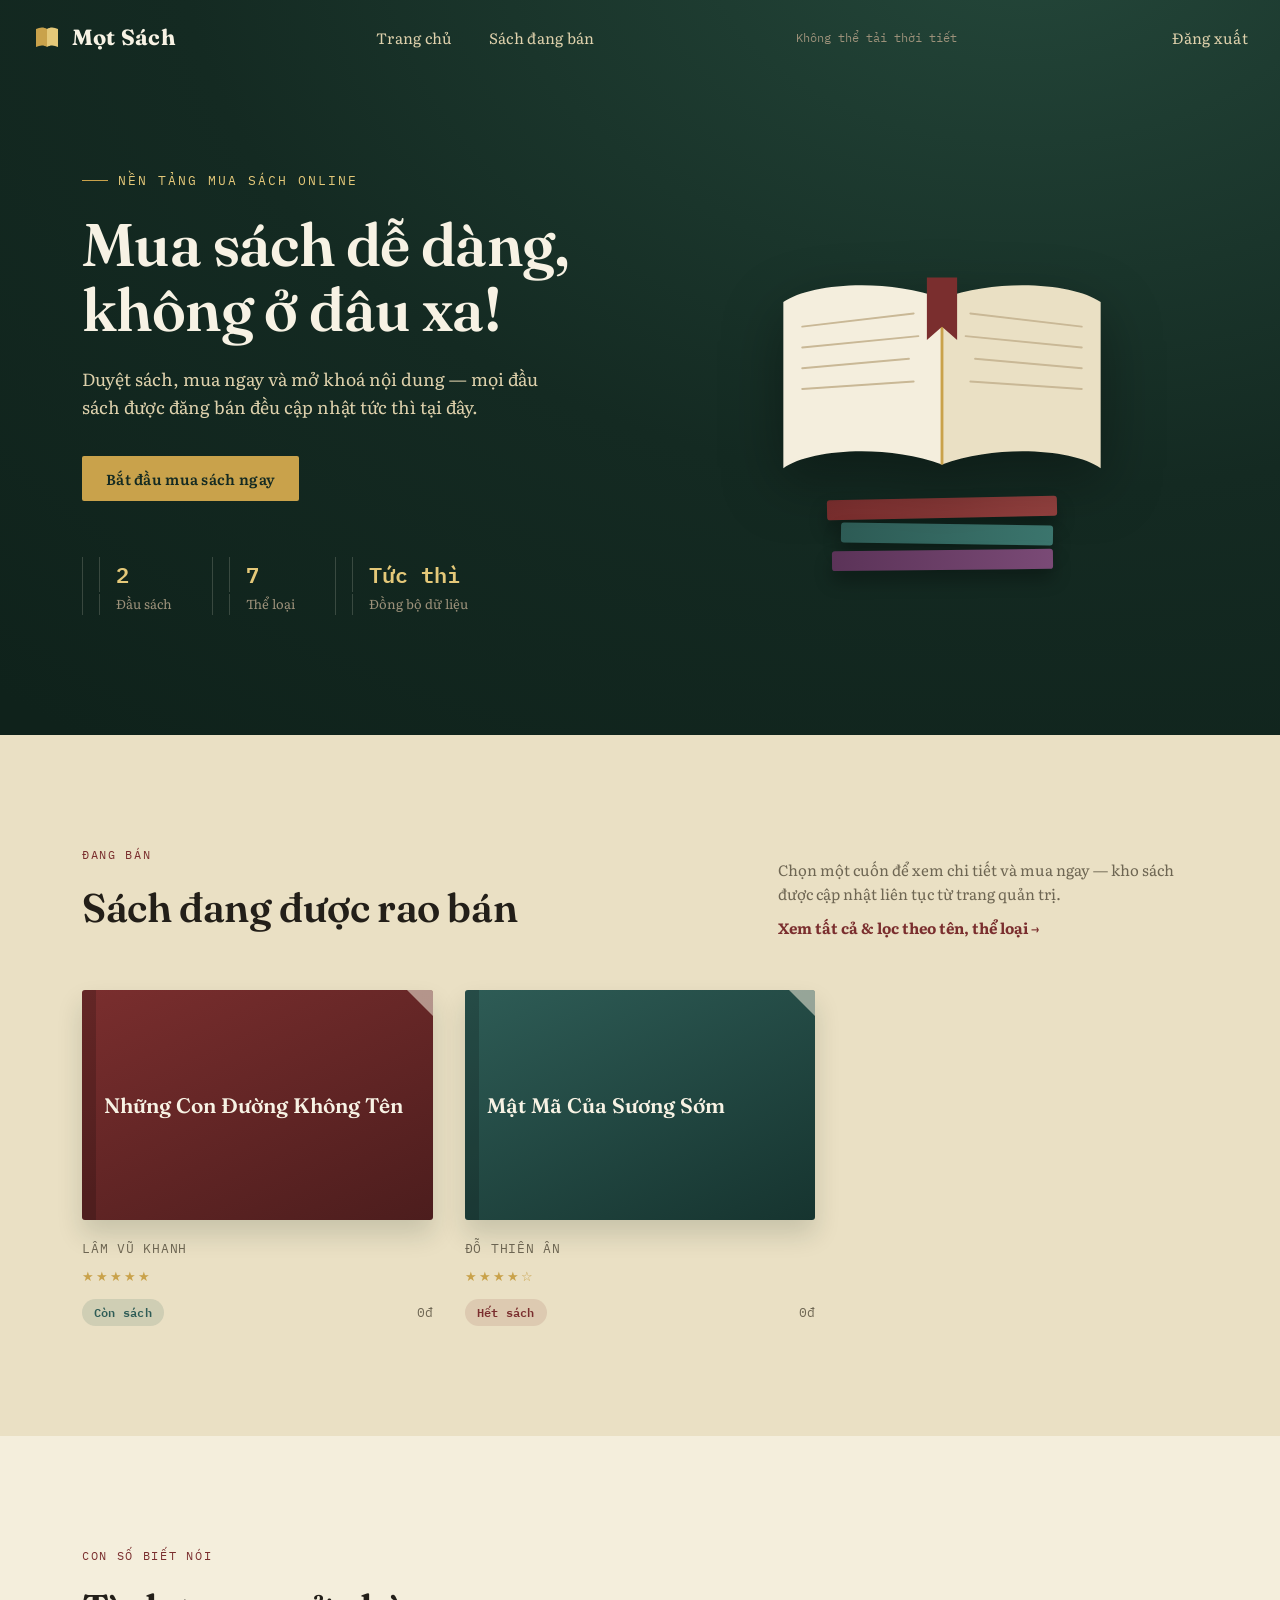
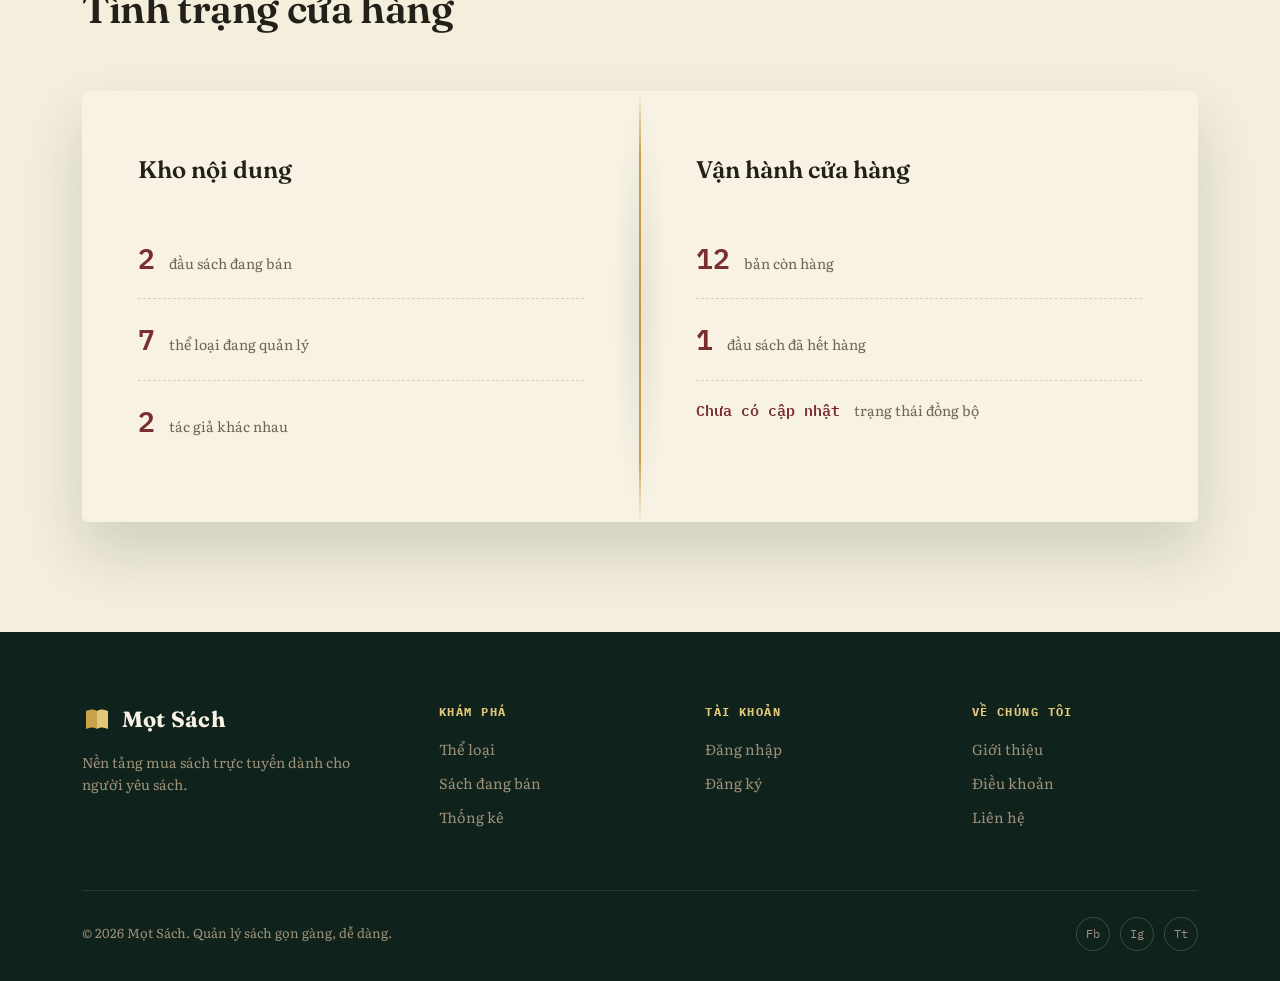
==== commit 6cdd582a: "update" ====
--- a/index.html
+++ b/index.html
@@ -23,7 +23,6 @@
       </a>
       <div class="nav-links">
         <a href="index.html">Trang chủ</a>
-        <a href="index.html#shelf">Thể loại</a>
         <a href="shop.html">Sách đang bán</a>
         <a href="purchased.html" id="navPurchasesLink" style="display: none"
           >Sách đã mua</a
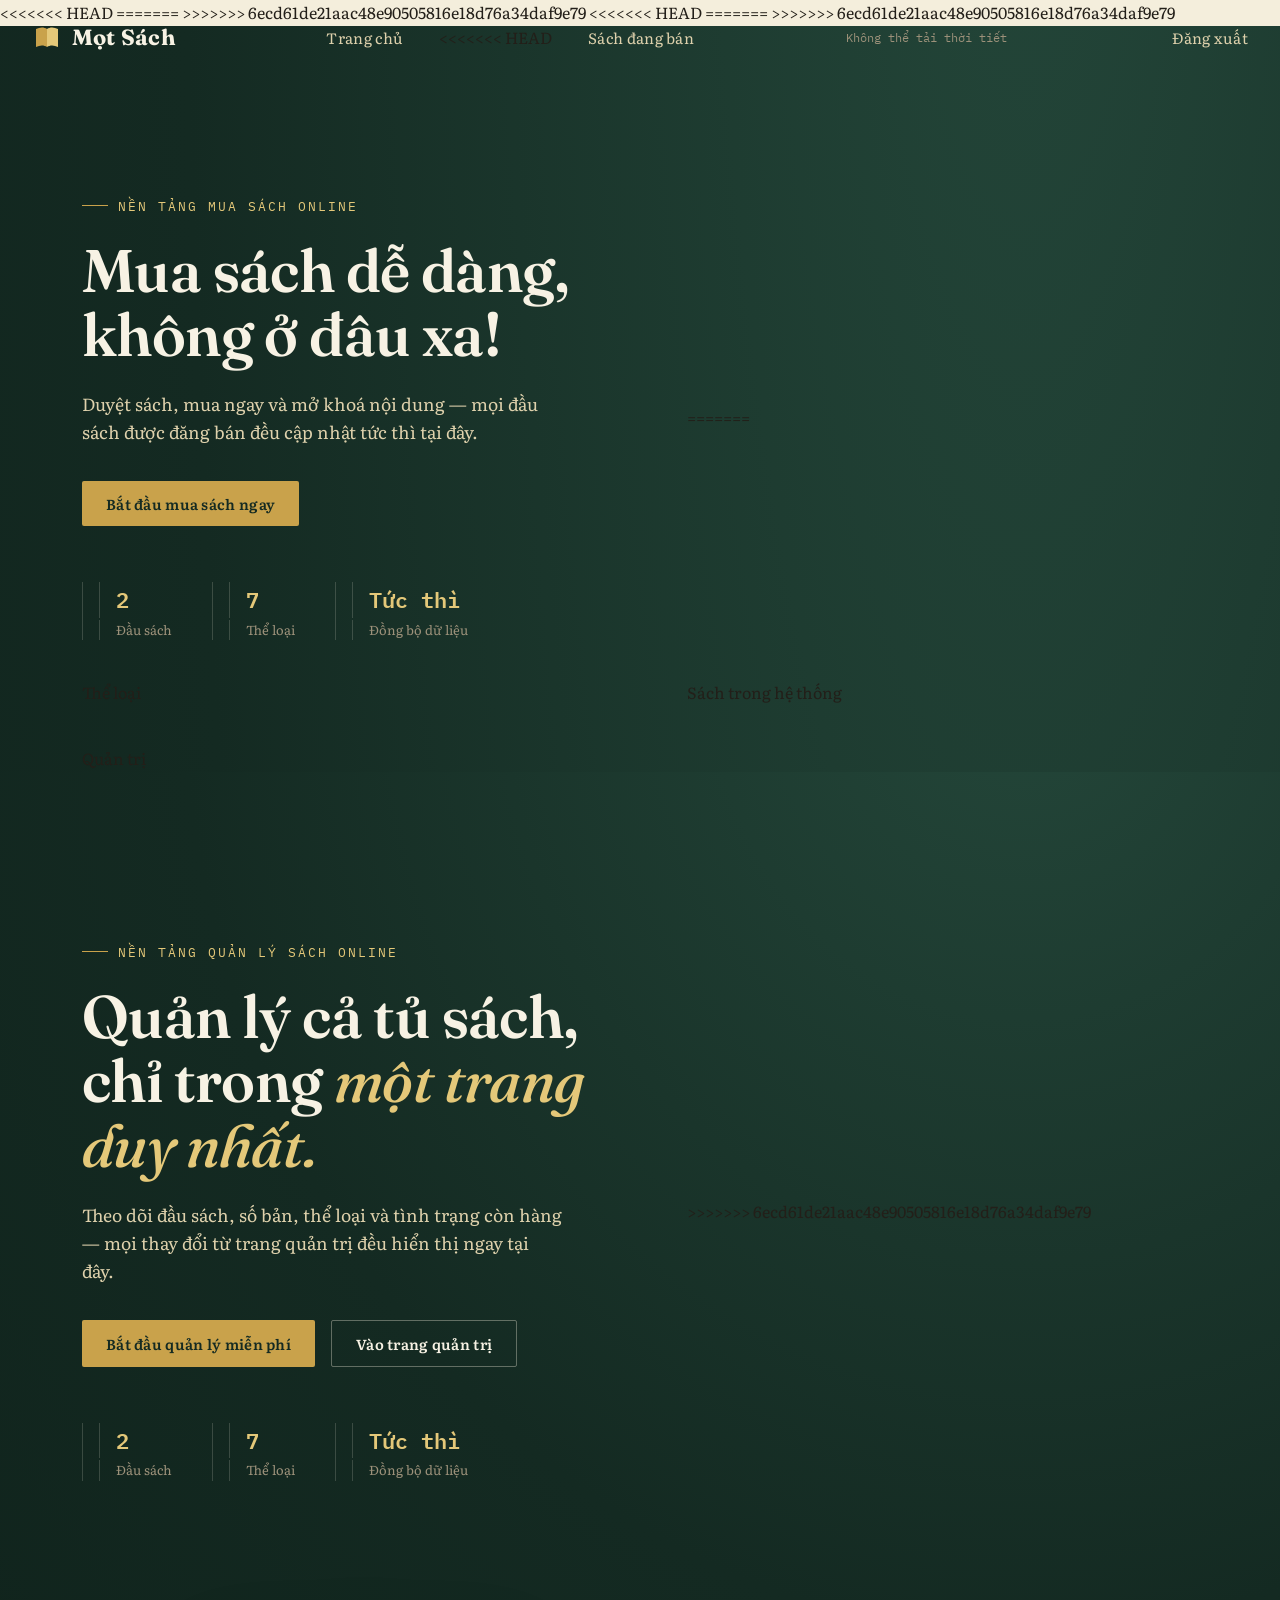
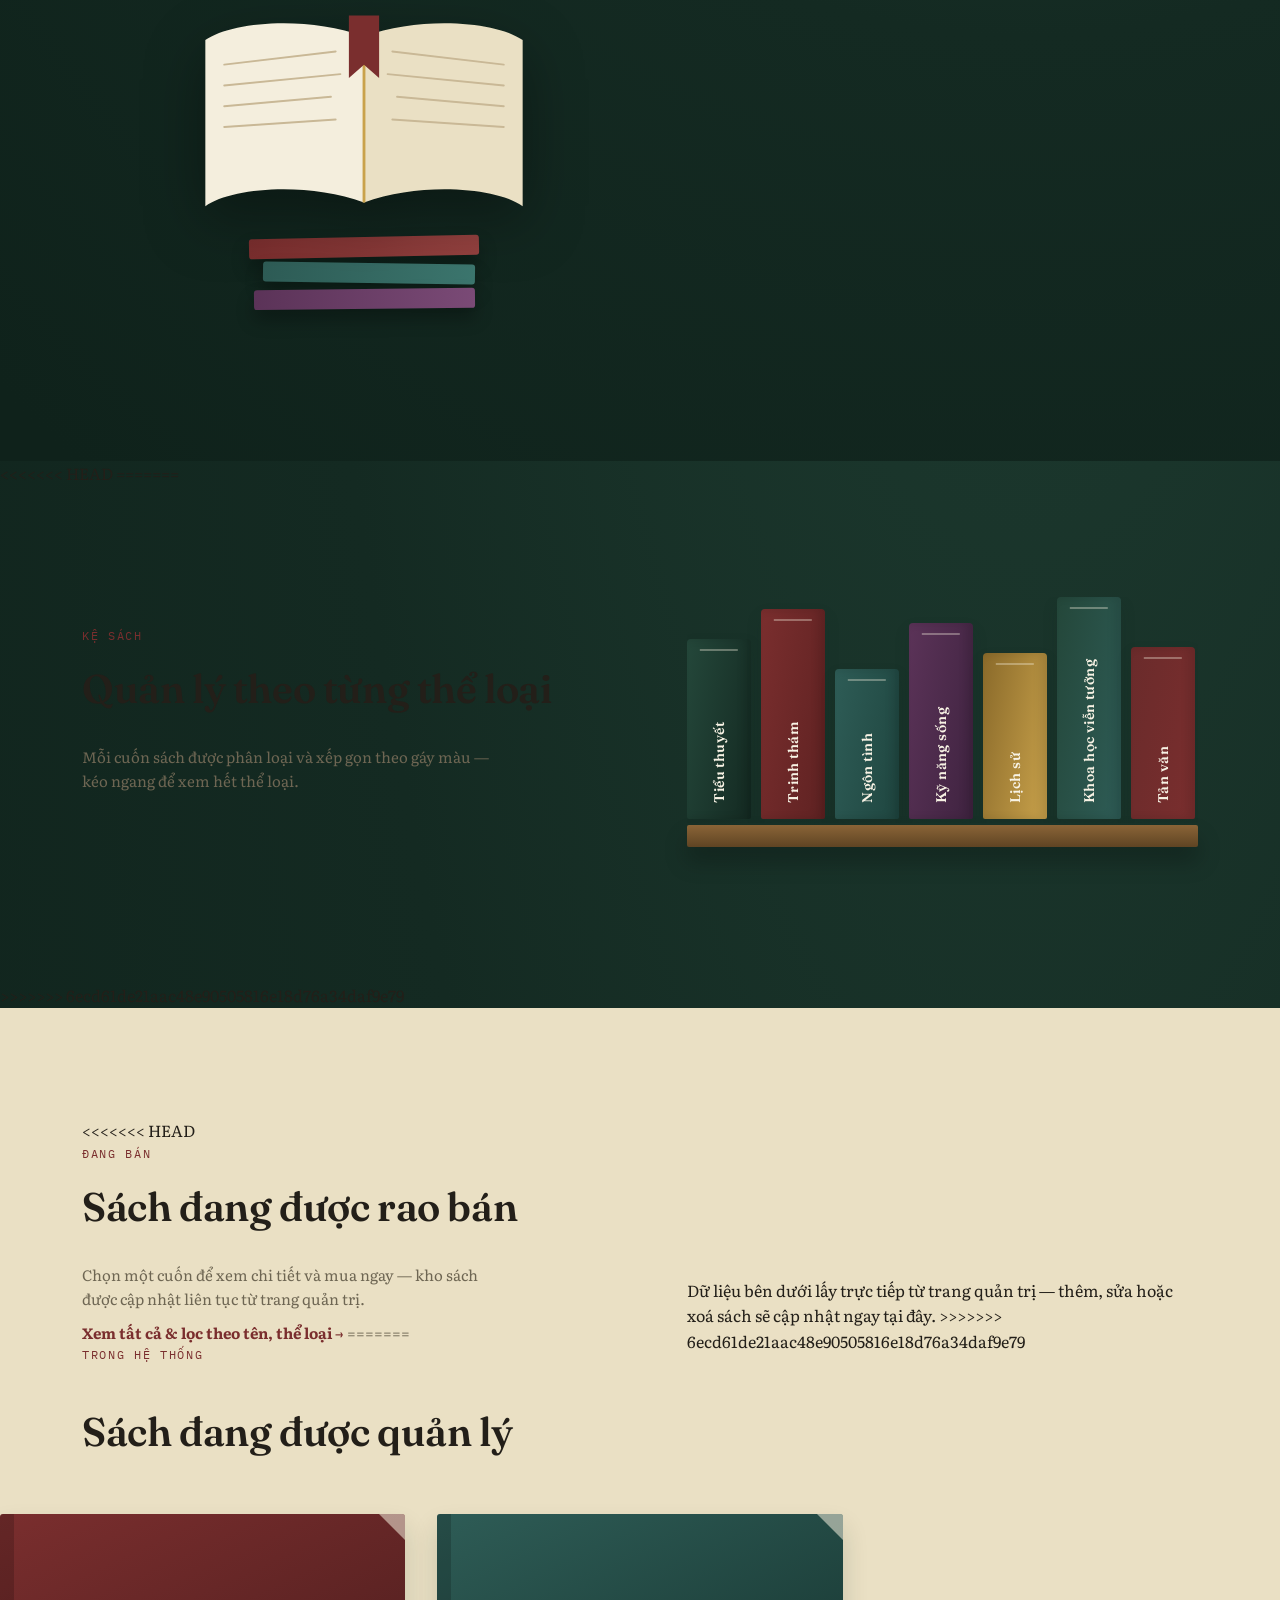
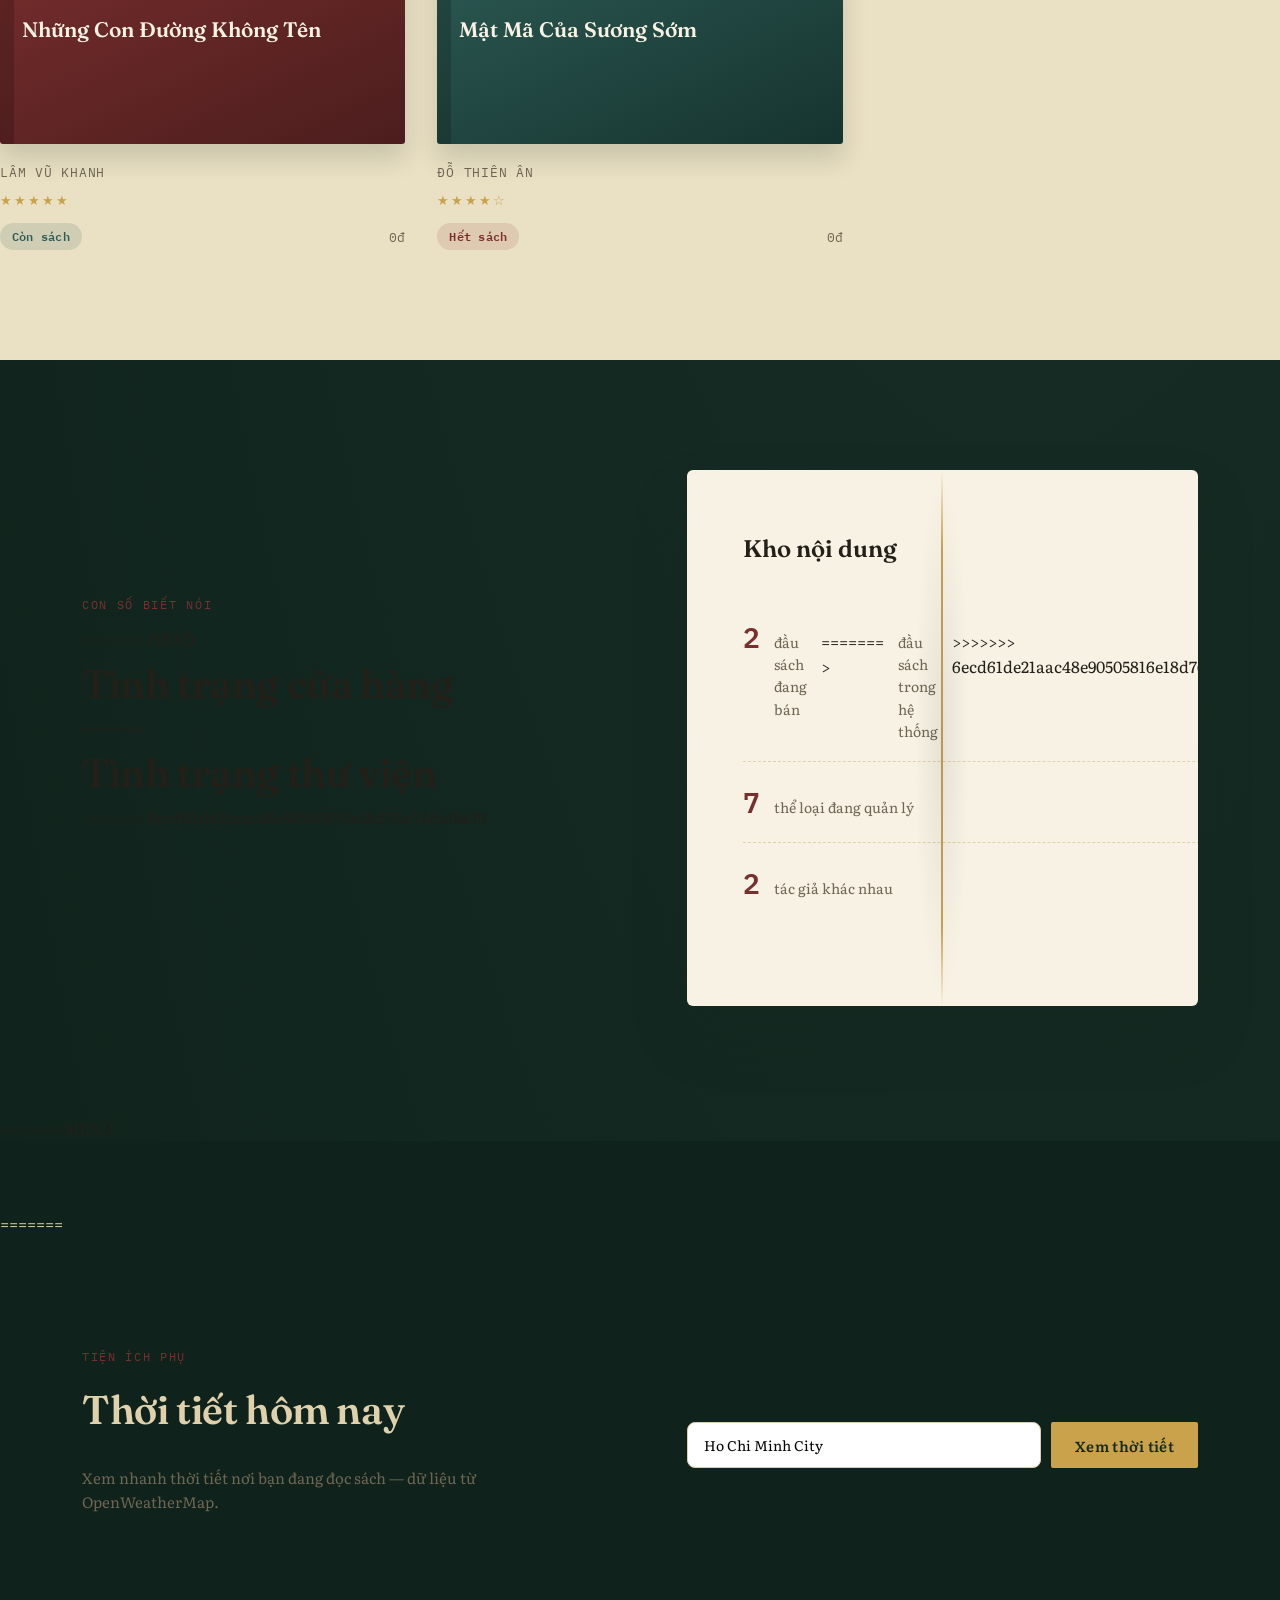
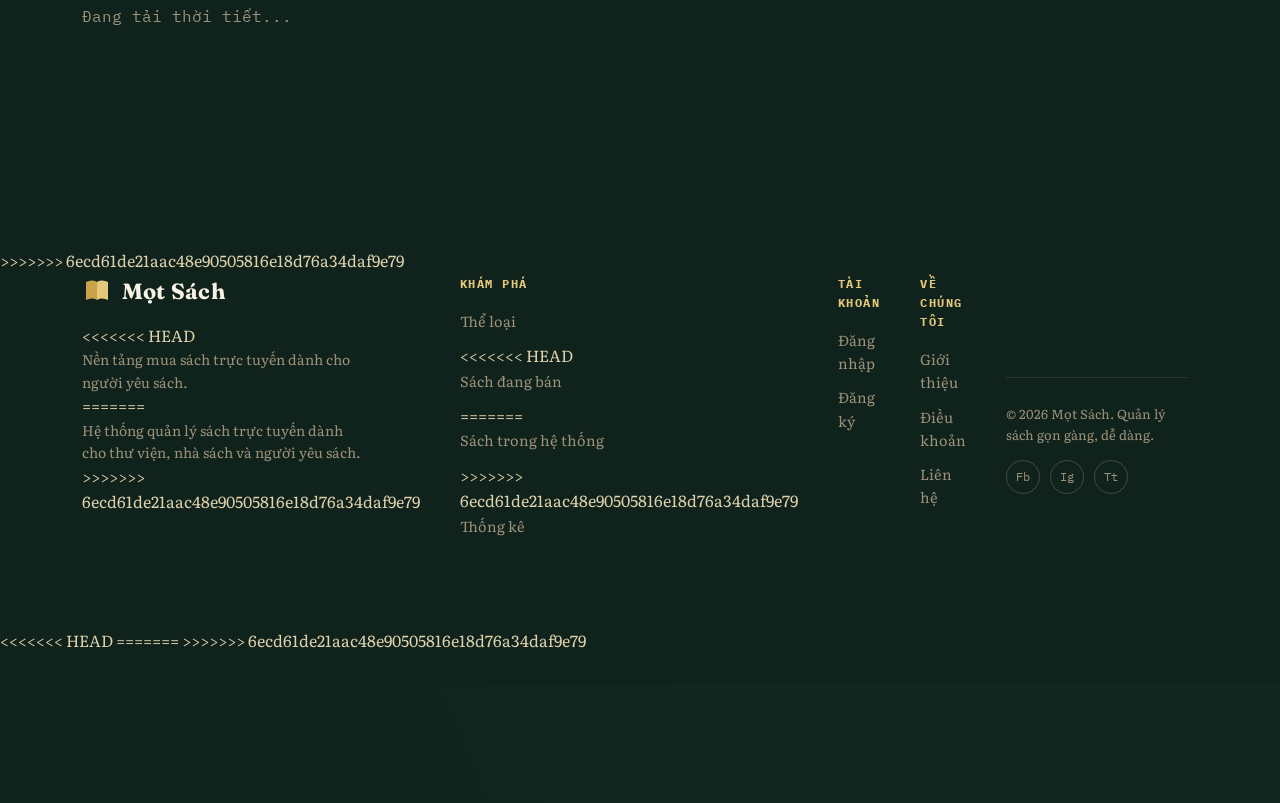
==== commit 53cd1ac6: "update" ====
--- a/index.html
+++ b/index.html
@@ -3,13 +3,21 @@
   <head>
     <meta charset="UTF-8" />
     <meta name="viewport" content="width=device-width, initial-scale=1.0" />
+<<<<<<< HEAD
     <title>Mọt Sách — Mua sách online</title>
+=======
+    <title>Mọt Sách — Quản lý sách online</title>
+>>>>>>> 6ecd61de21aac48e90505816e18d76a34daf9e79
     <link rel="preconnect" href="https://fonts.googleapis.com" />
     <link
       href="https://fonts.googleapis.com/css2?family=Fraunces:ital,opsz,wght@0,9..144,300;0,9..144,500;0,9..144,600;0,9..144,700;0,9..144,900;1,9..144,500;1,9..144,600&family=Literata:ital,wght@0,400;0,500;0,600;0,700;1,400;1,500&family=IBM+Plex+Mono:wght@400;500;600&display=swap"
       rel="stylesheet"
     />
+<<<<<<< HEAD
     <link rel="stylesheet" href="css/index.css" />
+=======
+    <link rel="stylesheet" href="css/styles.css" />
+>>>>>>> 6ecd61de21aac48e90505816e18d76a34daf9e79
   </head>
   <body>
     <!-- ================= NAV ================= -->
@@ -23,6 +31,7 @@
       </a>
       <div class="nav-links">
         <a href="index.html">Trang chủ</a>
+<<<<<<< HEAD
         <a href="shop.html">Sách đang bán</a>
         <a href="purchased.html" id="navPurchasesLink" style="display: none"
           >Sách đã mua</a
@@ -97,6 +106,62 @@
           </div>
         </div>
 
+=======
+        <a href="index.html#shelf">Thể loại</a>
+        <a href="index.html#books">Sách trong hệ thống</a>
+        <a href="admin.html" id="navAdminLink">Quản trị</a>
+      </div>
+
+      <span
+        id="navUserLabel"
+        style="
+          display: none;
+          font-family: var(--font-mono);
+          font-size: 12px;
+          color: var(--muted-2);
+          margin-right: 10px;
+          align-self: center;
+        "
+      ></span>
+      <button class="burger" aria-label="Menu" onclick="handleNavUserClick()">
+        <span></span><span></span><span></span>
+      </button>
+    </nav>
+
+    <section class="hero">
+      <div class="wrap">
+        <div>
+          <span class="eyebrow">Nền tảng quản lý sách online</span>
+          <h1>
+            Quản lý cả tủ sách,<br />chỉ trong <em>một trang duy nhất.</em>
+          </h1>
+          <p class="lead">
+            Theo dõi đầu sách, số bản, thể loại và tình trạng còn hàng — mọi
+            thay đổi từ trang quản trị đều hiển thị ngay tại đây.
+          </p>
+          <div class="hero-actions">
+            <a href="register.html" class="btn btn-gold"
+              >Bắt đầu quản lý miễn phí</a
+            >
+            <a href="admin.html" class="btn btn-ghost" id="heroAdminBtn">Vào trang quản trị</a>
+          </div>
+          <div class="hero-stats">
+            <div>
+              <div class="num js-total-books">0</div>
+              <div class="lbl">Đầu sách</div>
+            </div>
+            <div>
+              <div class="num">7</div>
+              <div class="lbl">Thể loại</div>
+            </div>
+            <div>
+              <div class="num">Tức thì</div>
+              <div class="lbl">Đồng bộ dữ liệu</div>
+            </div>
+          </div>
+        </div>
+
+>>>>>>> 6ecd61de21aac48e90505816e18d76a34daf9e79
         <div class="book-illustration">
           <div class="floating-leaf"></div>
           <div class="floating-leaf"></div>
@@ -138,11 +203,43 @@
       </div>
     </section>
 
+<<<<<<< HEAD
+=======
+    <!-- ================= SHELF / CATEGORIES ================= -->
+    <section class="section" id="shelf">
+      <div class="wrap">
+        <div class="section-head">
+          <div>
+            <span class="kicker">Kệ sách</span>
+            <h2>Quản lý theo từng thể loại</h2>
+          </div>
+          <p>
+            Mỗi cuốn sách được phân loại và xếp gọn theo gáy màu — kéo ngang để
+            xem hết thể loại.
+          </p>
+        </div>
+        <div class="shelf">
+          <div class="spines">
+            <div class="spine c1"><span>Tiểu thuyết</span></div>
+            <div class="spine c2"><span>Trinh thám</span></div>
+            <div class="spine c3"><span>Ngôn tình</span></div>
+            <div class="spine c4"><span>Kỹ năng sống</span></div>
+            <div class="spine c5"><span>Lịch sử</span></div>
+            <div class="spine c6"><span>Khoa học viễn tưởng</span></div>
+            <div class="spine c7"><span>Tản văn</span></div>
+          </div>
+          <div class="shelf-plank"></div>
+        </div>
+      </div>
+    </section>
+
+>>>>>>> 6ecd61de21aac48e90505816e18d76a34daf9e79
     <!-- ================= BOOKS FROM SYSTEM (dynamic) ================= -->
     <section class="section" id="books" style="background: var(--parchment-2)">
       <div class="wrap">
         <div class="section-head">
           <div>
+<<<<<<< HEAD
             <span class="kicker">Đang bán</span>
             <h2>Sách đang được rao bán</h2>
           </div>
@@ -150,6 +247,14 @@
             Chọn một cuốn để xem chi tiết và mua ngay — kho sách được cập nhật
             liên tục từ trang quản trị.
             <a href="shop.html" style="display:inline-block; margin-top:10px; color:var(--burgundy); font-weight:700;">Xem tất cả & lọc theo tên, thể loại →</a>
+=======
+            <span class="kicker">Trong hệ thống</span>
+            <h2>Sách đang được quản lý</h2>
+          </div>
+          <p>
+            Dữ liệu bên dưới lấy trực tiếp từ trang quản trị — thêm, sửa hoặc
+            xoá sách sẽ cập nhật ngay tại đây.
+>>>>>>> 6ecd61de21aac48e90505816e18d76a34daf9e79
           </p>
         </div>
         <div class="book-grid" id="bookGrid">
@@ -164,7 +269,11 @@
         <div class="section-head">
           <div>
             <span class="kicker">Con số biết nói</span>
+<<<<<<< HEAD
             <h2>Tình trạng cửa hàng</h2>
+=======
+            <h2>Tình trạng thư viện</h2>
+>>>>>>> 6ecd61de21aac48e90505816e18d76a34daf9e79
           </div>
         </div>
         <div class="stats-book">
@@ -172,7 +281,11 @@
             <h3>Kho nội dung</h3>
             <div class="stat-row">
               <span class="num js-total-books">0</span
+<<<<<<< HEAD
               ><span class="lbl">đầu sách đang bán</span>
+=======
+              ><span class="lbl">đầu sách trong hệ thống</span>
+>>>>>>> 6ecd61de21aac48e90505816e18d76a34daf9e79
             </div>
             <div class="stat-row">
               <span class="num">7</span
@@ -184,6 +297,7 @@
             </div>
           </div>
           <div class="stats-page">
+<<<<<<< HEAD
             <h3>Vận hành cửa hàng</h3>
             <div class="stat-row">
               <span class="num js-available-copies">0</span
@@ -192,6 +306,16 @@
             <div class="stat-row">
               <span class="num js-out-books">0</span
               ><span class="lbl">đầu sách đã hết hàng</span>
+=======
+            <h3>Vận hành hệ thống</h3>
+            <div class="stat-row">
+              <span class="num js-available-copies">0</span
+              ><span class="lbl">bản còn sẵn sàng</span>
+            </div>
+            <div class="stat-row">
+              <span class="num js-out-books">0</span
+              ><span class="lbl">đầu sách đã hết</span>
+>>>>>>> 6ecd61de21aac48e90505816e18d76a34daf9e79
             </div>
             <div class="stat-row">
               <span class="num" id="lastUpdatedLabel" style="font-size: 15px"
@@ -203,8 +327,61 @@
       </div>
     </section>
 
+<<<<<<< HEAD
     <!-- ================= FOOTER ================= -->
     <footer>
+=======
+    <!-- ================= WEATHER WIDGET (tính năng phụ) ================= -->
+    <section class="section" id="weather">
+      <div class="wrap">
+        <div class="section-head">
+          <div>
+            <span class="kicker">Tiện ích phụ</span>
+            <h2>Thời tiết hôm nay</h2>
+          </div>
+          <p>
+            Xem nhanh thời tiết nơi bạn đang đọc sách — dữ liệu từ
+            OpenWeatherMap.
+          </p>
+        </div>
+
+        <div style="display: flex; gap: 10px; flex-wrap: wrap; margin-bottom: 20px;">
+          <input
+            id="weatherCityInput"
+            type="text"
+            placeholder="Nhập tên thành phố..."
+            value="Ho Chi Minh City"
+            style="
+              flex: 1;
+              min-width: 220px;
+              padding: 12px 16px;
+              border: 1px solid #d8cdb0;
+              border-radius: 8px;
+              font-size: 14px;
+              font-family: inherit;
+            "
+          />
+          <button class="btn btn-gold" id="weatherSearchBtn" type="button">
+            Xem thời tiết
+          </button>
+        </div>
+
+        <div
+          id="weatherResult"
+          style="
+            font-family: var(--font-mono);
+            color: var(--muted-2);
+            min-height: 64px;
+          "
+        >
+          Đang tải thời tiết...
+        </div>
+      </div>
+    </section>
+
+    <!-- ================= FOOTER ================= -->
+    <footer>  
+>>>>>>> 6ecd61de21aac48e90505816e18d76a34daf9e79
       <div class="wrap">
         <div class="foot-grid">
           <div class="foot-brand">
@@ -221,12 +398,23 @@
               </svg>
               Mọt Sách
             </div>
+<<<<<<< HEAD
             <p>Nền tảng mua sách trực tuyến dành cho người yêu sách.</p>
+=======
+            <p>
+              Hệ thống quản lý sách trực tuyến dành cho thư viện, nhà sách và
+              người yêu sách.
+            </p>
+>>>>>>> 6ecd61de21aac48e90505816e18d76a34daf9e79
           </div>
           <div class="foot-col">
             <h4>Khám phá</h4>
             <a href="index.html#shelf">Thể loại</a>
+<<<<<<< HEAD
             <a href="shop.html">Sách đang bán</a>
+=======
+            <a href="index.html#books">Sách trong hệ thống</a>
+>>>>>>> 6ecd61de21aac48e90505816e18d76a34daf9e79
             <a href="index.html#stats">Thống kê</a>
           </div>
           <div class="foot-col">
@@ -253,6 +441,7 @@
       </div>
     </footer>
 
+<<<<<<< HEAD
     <script src="js/books.js"></script>
     <script src="js/index.js"></script>
     <script>
@@ -294,4 +483,184 @@
       })();
     </script>
   </body>
-</html>+</html>
+=======
+    <script src="books.js"></script>
+    <script>
+      window.addEventListener("scroll", () => {
+        document
+          .getElementById("mainNav")
+          .classList.toggle("scrolled", window.scrollY > 40);
+      });
+
+      function renderHomeBooks() {
+        const books = loadBooks();
+        const grid = document.getElementById("bookGrid");
+
+        if (books.length === 0) {
+          grid.innerHTML =
+            '<p style="color:var(--muted); grid-column:1/-1;">Chưa có sách nào trong hệ thống. Hãy vào <a href="admin.html" style="color:var(--burgundy); font-weight:600;">trang quản trị</a> để thêm sách đầu tiên.</p>';
+        } else {
+          grid.innerHTML = books
+            .map(
+              (b) => `
+        <div class="book-card">
+          <div class="cover ${b.cover || "cv1"}"><h3>${escapeHtml(b.title)}</h3></div>
+          <div class="author">${escapeHtml(b.author)}</div>
+          <div class="stars">${"★".repeat(b.rating || 0)}${"☆".repeat(5 - (b.rating || 0))}</div>
+          <div class="meta-row" style="display:flex; align-items:center; justify-content:space-between;">
+            <span class="badge ${b.status === "available" ? "badge-available" : "badge-out"}">${b.status === "available" ? "Còn sách" : "Hết sách"}</span>
+            <span class="progress-label" style="font-family:var(--font-mono);">${b.copies} bản</span>
+          </div>
+        </div>
+      `,
+            )
+            .join("");
+        }
+
+        document
+          .querySelectorAll(".js-total-books")
+          .forEach((el) => (el.textContent = books.length));
+        document
+          .querySelectorAll(".js-total-authors")
+          .forEach(
+            (el) => (el.textContent = new Set(books.map((b) => b.author)).size),
+          );
+        document
+          .querySelectorAll(".js-available-copies")
+          .forEach(
+            (el) =>
+              (el.textContent = books
+                .filter((b) => b.status === "available")
+                .reduce((s, b) => s + (Number(b.copies) || 0), 0)),
+          );
+        document
+          .querySelectorAll(".js-out-books")
+          .forEach(
+            (el) =>
+              (el.textContent = books.filter(
+                (b) => b.status !== "available",
+              ).length),
+          );
+        document.getElementById("lastUpdatedLabel").textContent =
+          getLastUpdatedLabel();
+      }
+
+      // Chỉ tài khoản admin mới thấy các liên kết vào trang quản trị.
+      // Tài khoản thường (hoặc khách chưa đăng nhập) chỉ có thể xem sách.
+      function applyRoleVisibility() {
+        const admin = isAdmin();
+        [
+          document.getElementById("navAdminLink"),
+          document.getElementById("heroAdminBtn"),
+          document.getElementById("footerAdminLink"),
+        ].forEach((el) => {
+          if (el) el.style.display = admin ? "" : "none";
+        });
+
+        const user = getCurrentUser();
+        const label = document.getElementById("navUserLabel");
+        if (user) {
+          label.textContent =
+            "Xin chào, " + user.name + (admin ? " (Quản trị)" : "");
+          label.style.display = "inline";
+        } else {
+          label.style.display = "none";
+        }
+      }
+
+      // Nút menu (icon burger): đưa tới đăng nhập nếu chưa có phiên,
+      // hoặc hỏi đăng xuất nếu đã đăng nhập.
+      function handleNavUserClick() {
+        const user = getCurrentUser();
+        if (user) {
+          if (confirm("Đăng xuất khỏi tài khoản " + user.name + "?")) {
+            logout();
+            window.location.reload();
+          }
+        } else {
+          window.location.href = "login.html";
+        }
+      }
+
+      // ===== Tiện ích phụ: thời tiết (OpenWeatherMap) =====
+      const OPENWEATHER_API_KEY = "b7f96772f3a9a156ce9ec79725f315ec";
+
+      async function fetchWeather(city) {
+        const resultBox = document.getElementById("weatherResult");
+        resultBox.textContent = "Đang tải thời tiết...";
+        try {
+          const url =
+            "https://api.openweathermap.org/data/2.5/weather?q=" +
+            encodeURIComponent(city) +
+            "&appid=" +
+            OPENWEATHER_API_KEY +
+            "&units=metric&lang=vi";
+          const res = await fetch(url);
+
+          if (!res.ok) {
+            let apiMessage = "";
+            try {
+              const errData = await res.json();
+              apiMessage = errData.message || "";
+            } catch (parseErr) {
+              // phản hồi lỗi không phải JSON hợp lệ, bỏ qua
+            }
+            console.error("OpenWeatherMap lỗi:", res.status, apiMessage);
+            resultBox.textContent =
+              "Lỗi " +
+              res.status +
+              (apiMessage ? ": " + apiMessage : ": Không thể tải dữ liệu thời tiết lúc này.");
+            return;
+          }
+
+          const data = await res.json();
+          const iconUrl =
+            "https://openweathermap.org/img/wn/" +
+            data.weather[0].icon +
+            "@2x.png";
+
+          resultBox.innerHTML = `
+            <div style="display:flex; align-items:center; gap:16px; flex-wrap:wrap;">
+              <img src="${iconUrl}" alt="${escapeHtml(data.weather[0].description)}" width="64" height="64">
+              <div>
+                <div style="font-size:26px; color:var(--ink,#2b2118); font-family:var(--font-serif, inherit);">
+                  ${Math.round(data.main.temp)}°C — ${escapeHtml(data.name)}
+                </div>
+                <div>${escapeHtml(data.weather[0].description)} · Cảm giác như ${Math.round(data.main.feels_like)}°C</div>
+                <div>Độ ẩm: ${data.main.humidity}% · Gió: ${data.wind.speed} m/s</div>
+              </div>
+            </div>
+          `;
+        } catch (err) {
+          console.error("Lỗi kết nối OpenWeatherMap:", err);
+          resultBox.textContent =
+            "Có lỗi xảy ra khi kết nối tới dịch vụ thời tiết (xem Console để biết chi tiết).";
+        }
+      }
+
+      document
+        .getElementById("weatherSearchBtn")
+        .addEventListener("click", () => {
+          const city = document.getElementById("weatherCityInput").value.trim();
+          if (city) fetchWeather(city);
+        });
+
+      document
+        .getElementById("weatherCityInput")
+        .addEventListener("keydown", (e) => {
+          if (e.key === "Enter") {
+            e.preventDefault();
+            document.getElementById("weatherSearchBtn").click();
+          }
+        });
+
+      window.addEventListener("load", () => {
+        renderHomeBooks();
+        applyRoleVisibility();
+        fetchWeather("Ho Chi Minh City");
+      });
+    </script>
+  </body>
+</html>
+>>>>>>> 6ecd61de21aac48e90505816e18d76a34daf9e79
--- a/css/index.css
+++ b/css/index.css
@@ -289,4 +289,121 @@
     .book-grid{ grid-template-columns:1fr; }
     .section{ padding:76px 0; }
     .hero{ padding:150px 0 80px; }
-  }+<<<<<<< HEAD:css/index.css
+  }
+=======
+    .nav-actions .btn-ghost{ display:none; }
+    .auth-main{ padding:40px 26px; }
+  }
+
+/* ================= ADMIN PAGE ================= */
+.admin-shell{ padding:120px 0 100px; min-height:100vh; }
+.admin-head{
+  display:flex; align-items:flex-end; justify-content:space-between; gap:24px; flex-wrap:wrap;
+  margin-bottom:36px;
+}
+.admin-head h1{ font-family:var(--font-display); font-size:clamp(26px,3.2vw,36px); font-weight:600; }
+.admin-head p{ color:var(--muted); font-size:14.5px; margin-top:6px; }
+.admin-count{
+  font-family:var(--font-mono); font-size:12.5px; color:var(--muted);
+  background:var(--parchment-2); border:1px solid var(--parchment-3);
+  padding:6px 14px; border-radius:20px; white-space:nowrap;
+}
+.admin-count strong{ color:var(--burgundy); }
+
+/* -- form panel -- */
+.book-form-panel{
+  max-height:0; overflow:hidden; opacity:0;
+  background:var(--cream); border:1px solid var(--parchment-3); border-radius:8px;
+  transition:max-height .45s ease, opacity .35s ease, margin .35s ease, padding .35s ease;
+  margin-bottom:0;
+}
+.book-form-panel.open{
+  max-height:900px; opacity:1; margin-bottom:36px;
+  padding:34px 34px 30px;
+  box-shadow:0 20px 40px rgba(20,42,34,0.10);
+}
+.book-form-panel .form-title{ font-family:var(--font-display); font-size:20px; font-weight:600; margin-bottom:22px; }
+.form-grid{ display:grid; grid-template-columns:1fr 1fr; gap:20px 28px; margin-bottom:22px; }
+.form-grid .field-full{ grid-column:1 / -1; }
+.form-grid .field label{
+  display:block; font-size:12px; font-family:var(--font-mono); letter-spacing:.05em; text-transform:uppercase;
+  color:var(--muted); margin-bottom:8px;
+}
+.form-grid .field input, .form-grid .field select{
+  width:100%; padding:11px 12px; border:1.5px solid var(--parchment-3); border-radius:3px;
+  background:var(--parchment); font-size:14.5px; color:var(--ink-text); transition:border-color .25s ease;
+}
+.form-grid .field input:focus, .form-grid .field select:focus{ outline:none; border-color:var(--gold); }
+
+.swatch-picker{ display:flex; gap:10px; flex-wrap:wrap; }
+.swatch-btn{
+  width:34px; height:34px; border-radius:50%; border:3px solid transparent; cursor:pointer;
+  box-shadow:0 4px 10px rgba(0,0,0,0.18); transition:transform .2s ease, border-color .2s ease;
+}
+.swatch-btn:hover{ transform:translateY(-2px); }
+.swatch-btn.active{ border-color:var(--ink); }
+.swatch-btn.cv1{ background:linear-gradient(155deg, var(--burgundy), #4c1d1d); }
+.swatch-btn.cv2{ background:linear-gradient(155deg, var(--teal), #16342f); }
+.swatch-btn.cv3{ background:linear-gradient(155deg, var(--plum), #37203a); }
+.swatch-btn.cv4{ background:linear-gradient(155deg, #9c7a34, #5e4a1e); }
+.swatch-btn.cv5{ background:linear-gradient(155deg, var(--ink-3), var(--ink)); }
+.swatch-btn.cv6{ background:linear-gradient(155deg, #6a3a2e, #3c1f18); }
+
+.form-actions{ display:flex; gap:14px; }
+.form-actions .btn{ padding:12px 28px; }
+.btn-cancel{ background:transparent; border:1px solid var(--parchment-3); color:var(--muted); }
+.btn-cancel:hover{ border-color:var(--ink); color:var(--ink-text); }
+
+/* -- table -- */
+.table-wrap{
+  background:var(--cream); border:1px solid var(--parchment-3); border-radius:8px; overflow:hidden;
+  box-shadow:0 14px 30px rgba(20,42,34,0.08);
+}
+.book-table{ width:100%; border-collapse:collapse; }
+.book-table thead th{
+  text-align:left; font-family:var(--font-mono); font-size:11.5px; text-transform:uppercase; letter-spacing:.06em;
+  color:var(--muted); padding:16px 18px; background:var(--parchment-2); border-bottom:1px solid var(--parchment-3);
+}
+.book-table tbody td{ padding:16px 18px; border-bottom:1px solid var(--parchment-2); font-size:14.5px; vertical-align:middle; }
+.book-table tbody tr:last-child td{ border-bottom:none; }
+.book-table tbody tr{ transition:background .2s ease; }
+.book-table tbody tr:hover{ background:var(--parchment-2); }
+.cell-title{ font-family:var(--font-display); font-weight:600; }
+.swatch-dot{ display:inline-block; width:20px; height:20px; border-radius:50%; box-shadow:0 3px 8px rgba(0,0,0,0.2); }
+.swatch-dot.cv1{ background:linear-gradient(155deg, var(--burgundy), #4c1d1d); }
+.swatch-dot.cv2{ background:linear-gradient(155deg, var(--teal), #16342f); }
+.swatch-dot.cv3{ background:linear-gradient(155deg, var(--plum), #37203a); }
+.swatch-dot.cv4{ background:linear-gradient(155deg, #9c7a34, #5e4a1e); }
+.swatch-dot.cv5{ background:linear-gradient(155deg, var(--ink-3), var(--ink)); }
+.swatch-dot.cv6{ background:linear-gradient(155deg, #6a3a2e, #3c1f18); }
+.stars-cell{ color:var(--gold); letter-spacing:1px; }
+
+.badge{
+  display:inline-block; padding:4px 12px; border-radius:20px; font-size:12px; font-weight:600;
+  font-family:var(--font-mono); letter-spacing:.02em;
+}
+.badge-available{ background:rgba(46,92,86,0.14); color:var(--teal); }
+.badge-out{ background:rgba(122,46,46,0.12); color:var(--burgundy); }
+
+.actions-cell{ white-space:nowrap; }
+.icon-btn{
+  font-size:13px; font-weight:600; padding:7px 14px; border-radius:3px; margin-right:8px;
+  border:1px solid var(--parchment-3); color:var(--ink-text); transition:border-color .2s ease, background .2s ease;
+}
+.icon-btn:hover{ border-color:var(--ink); background:var(--parchment-2); }
+.icon-btn.danger{ color:var(--burgundy); }
+.icon-btn.danger:hover{ border-color:var(--burgundy); background:rgba(122,46,46,0.08); }
+
+.empty-state{
+  text-align:center; padding:80px 20px; background:var(--cream); border:1px dashed var(--parchment-3); border-radius:8px;
+  color:var(--muted);
+}
+.empty-state .empty-icon{ font-size:40px; margin-bottom:14px; }
+.empty-state h3{ font-family:var(--font-display); font-size:20px; color:var(--ink-text); margin-bottom:8px; }
+
+@media (max-width:760px){
+  .form-grid{ grid-template-columns:1fr; }
+  .book-table{ display:block; overflow-x:auto; white-space:nowrap; }
+}
+>>>>>>> 6ecd61de21aac48e90505816e18d76a34daf9e79:css/styles.css
--- a/css/styles.css
+++ b/css/styles.css
@@ -0,0 +1,457 @@
+:root{
+    --ink:#142A22;
+    --ink-2:#1C362C;
+    --ink-3:#24473A;
+    --parchment:#F4EEDC;
+    --parchment-2:#EAE0C4;
+    --parchment-3:#DED1AC;
+    --gold:#C9A24B;
+    --gold-light:#E4C879;
+    --burgundy:#7A2E2E;
+    --plum:#5B3358;
+    --teal:#2E5C56;
+    --ink-text:#231F19;
+    --muted:#6E6653;
+    --muted-2:#9C917A;
+    --cream:#F7F2E4;
+
+    --font-display:'Fraunces', serif;
+    --font-body:'Literata', serif;
+    --font-mono:'IBM Plex Mono', monospace;
+  }
+
+  *{ box-sizing:border-box; margin:0; padding:0; }
+  html{ scroll-behavior:smooth; }
+  body{
+    font-family:var(--font-body);
+    background:var(--parchment);
+    color:var(--ink-text);
+    line-height:1.6;
+    overflow-x:hidden;
+  }
+  img,svg{ display:block; max-width:100%; }
+  button{ font-family:inherit; cursor:pointer; border:none; background:none; }
+  a{ color:inherit; text-decoration:none; }
+  ul{ list-style:none; }
+  input{ font-family:inherit; }
+
+  ::selection{ background:var(--gold-light); color:var(--ink); }
+
+  @media (prefers-reduced-motion: reduce){
+    *{ animation-duration:0.001ms !important; animation-iteration-count:1 !important; transition-duration:0.001ms !important; scroll-behavior:auto !important; }
+  }
+
+  .wrap{ max-width:1180px; margin:0 auto; padding:0 32px; }
+
+  /* ---------- NAV ---------- */
+  .nav{
+    position:fixed; top:0; left:0; right:0; z-index:100;
+    display:flex; align-items:center; justify-content:space-between;
+    padding:20px 32px;
+    background:rgba(20,42,34,0);
+    transition:background .35s ease, padding .35s ease, box-shadow .35s ease;
+  }
+  .nav.scrolled{
+    background:rgba(20,42,34,0.96);
+    padding:14px 32px;
+    box-shadow:0 8px 24px rgba(0,0,0,0.18);
+    backdrop-filter:blur(6px);
+  }
+  .brand{
+    display:flex; align-items:center; gap:10px;
+    font-family:var(--font-display); font-weight:700; font-size:22px;
+    color:var(--cream); letter-spacing:0.01em;
+  }
+  .brand .mark{
+    width:30px; height:30px; flex-shrink:0;
+  }
+  .nav-links{ display:flex; align-items:center; gap:36px; }
+  .nav-links a{
+    color:var(--parchment-3); font-size:15px; letter-spacing:.02em;
+    position:relative; padding:4px 0;
+  }
+  .nav-links a::after{
+    content:''; position:absolute; left:0; bottom:0; width:0; height:1px;
+    background:var(--gold); transition:width .3s ease;
+  }
+  .nav-links a:hover{ color:var(--cream); }
+  .nav-links a:hover::after{ width:100%; }
+  .nav-actions{ display:flex; align-items:center; gap:14px; }
+  .btn{
+    display:inline-flex; align-items:center; justify-content:center; gap:8px;
+    padding:11px 24px; border-radius:2px; font-size:14.5px; font-weight:600;
+    letter-spacing:.02em; transition:transform .25s ease, box-shadow .25s ease, background .25s ease, color .25s ease, border-color .25s ease;
+    white-space:nowrap;
+  }
+  .btn-ghost{ color:var(--cream); border:1px solid rgba(244,238,220,0.35); background:transparent; }
+  .btn-ghost:hover{ border-color:var(--gold); color:var(--gold-light); }
+  .btn-gold{ background:var(--gold); color:var(--ink); }
+  .btn-gold:hover{ background:var(--gold-light); transform:translateY(-2px); box-shadow:0 10px 22px rgba(201,162,75,0.35); }
+  .btn-outline-dark{ border:1px solid var(--ink); color:var(--ink); background:transparent; }
+  .btn-outline-dark:hover{ background:var(--ink); color:var(--cream); }
+  .btn-wide{ width:100%; padding:14px 24px; font-size:15px; }
+
+  .burger{ display:none; width:30px; height:22px; position:relative; flex-direction:column; justify-content:space-between; }
+  .burger span{ display:block; height:2px; width:100%; background:var(--cream); border-radius:2px; }
+
+  @keyframes fadeIn{ from{ opacity:0; transform:translateY(6px);} to{ opacity:1; transform:translateY(0);} }
+  body{ animation:fadeIn .4s ease; }
+
+  /* ---------- HERO ---------- */
+  .hero{
+    position:relative; background:radial-gradient(120% 140% at 80% -10%, var(--ink-3) 0%, var(--ink) 55%, #0F221B 100%);
+    padding:170px 0 120px; overflow:hidden;
+  }
+  .hero .wrap{ display:grid; grid-template-columns:1.05fr 0.95fr; gap:40px; align-items:center; }
+  .eyebrow{
+    font-family:var(--font-mono); font-size:12.5px; letter-spacing:.16em; text-transform:uppercase;
+    color:var(--gold-light); display:flex; align-items:center; gap:10px; margin-bottom:22px;
+  }
+  .eyebrow::before{ content:''; width:26px; height:1px; background:var(--gold); display:inline-block; }
+  .hero h1{
+    font-family:var(--font-display); font-weight:600; color:var(--cream);
+    font-size:clamp(36px, 5vw, 60px); line-height:1.08; letter-spacing:-0.01em; margin-bottom:22px;
+  }
+  .hero h1 em{ font-style:italic; color:var(--gold-light); font-weight:500; }
+  .hero p.lead{ color:var(--parchment-3); font-size:17.5px; max-width:480px; margin-bottom:36px; }
+  .hero-actions{ display:flex; gap:16px; flex-wrap:wrap; margin-bottom:56px; }
+  .hero-stats{ display:flex; gap:40px; flex-wrap:wrap; }
+  .hero-stats div{ border-left:1px solid rgba(244,238,220,.18); padding-left:16px; }
+  .hero-stats .num{ font-family:var(--font-mono); color:var(--gold-light); font-size:22px; font-weight:600; }
+  .hero-stats .lbl{ color:var(--muted-2); font-size:13px; margin-top:2px; }
+
+  /* open book illustration */
+  .book-illustration{ position:relative; height:420px; display:flex; align-items:center; justify-content:center; }
+  .floating-leaf{
+    position:absolute; width:22px; height:30px; background:var(--parchment-2);
+    border-radius:2px 8px 2px 8px; opacity:0; animation:drift 9s ease-in-out infinite;
+    box-shadow:0 6px 14px rgba(0,0,0,0.25);
+  }
+  .floating-leaf:nth-child(1){ left:8%; top:60%; animation-delay:0s; }
+  .floating-leaf:nth-child(2){ left:82%; top:65%; animation-delay:2.4s; width:16px; height:22px; }
+  .floating-leaf:nth-child(3){ left:18%; top:15%; animation-delay:4.6s; width:18px; height:24px; }
+  .floating-leaf:nth-child(4){ left:75%; top:10%; animation-delay:6.8s; width:14px; height:19px; }
+  @keyframes drift{
+    0%{ opacity:0; transform:translateY(0) rotate(0deg); }
+    15%{ opacity:.55; }
+    85%{ opacity:.3; }
+    100%{ opacity:0; transform:translateY(-160px) rotate(70deg); }
+  }
+  .stack{ position:absolute; bottom:26px; width:230px; }
+  .stack .book{ height:20px; border-radius:3px; margin-bottom:6px; box-shadow:0 10px 18px rgba(0,0,0,0.3); }
+  .stack .book:nth-child(1){ background:linear-gradient(90deg, var(--burgundy), #93413f); width:100%; transform:rotate(-1.2deg); }
+  .stack .book:nth-child(2){ background:linear-gradient(90deg, var(--teal), #3c766e); width:92%; margin-left:6%; transform:rotate(0.8deg); }
+  .stack .book:nth-child(3){ background:linear-gradient(90deg, var(--plum), #7a4a76); width:96%; margin-left:2%; transform:rotate(-0.6deg); }
+  .open-book{ position:relative; z-index:2; }
+  .open-book svg{ width:340px; height:auto; filter:drop-shadow(0 22px 30px rgba(0,0,0,0.35)); }
+
+  /* ---------- SHELF ---------- */
+  .section{ padding:110px 0; }
+  .section-head{ display:flex; align-items:flex-end; justify-content:space-between; margin-bottom:50px; gap:24px; flex-wrap:wrap; }
+  .section-head h2{ font-family:var(--font-display); font-size:clamp(28px,3.4vw,40px); font-weight:600; letter-spacing:-0.01em; }
+  .section-head p{ color:var(--muted); max-width:420px; font-size:15px; }
+  .kicker{ font-family:var(--font-mono); font-size:12px; letter-spacing:.14em; text-transform:uppercase; color:var(--burgundy); margin-bottom:12px; display:block; }
+
+  .shelf{ position:relative; padding-bottom:26px; }
+  .spines{ display:flex; align-items:flex-end; gap:10px; overflow-x:auto; padding-bottom:4px; scrollbar-width:none; }
+  .spines::-webkit-scrollbar{ display:none; }
+  .spine{
+    flex:0 0 auto; width:64px; border-radius:4px 4px 2px 2px; position:relative;
+    display:flex; align-items:flex-end; justify-content:center; padding-bottom:16px;
+    cursor:pointer; transition:transform .3s ease, box-shadow .3s ease;
+    box-shadow:inset -6px 0 10px rgba(0,0,0,0.12), 0 8px 16px rgba(20,42,34,0.14);
+  }
+  .spine:hover{ transform:translateY(-14px); box-shadow:inset -6px 0 10px rgba(0,0,0,0.12), 0 18px 22px rgba(20,42,34,0.22); }
+  .spine span{
+    writing-mode:vertical-rl; transform:rotate(180deg); font-family:var(--font-display);
+    font-weight:600; font-size:14px; letter-spacing:.03em; color:var(--cream); white-space:nowrap;
+  }
+  .spine::before{ content:''; position:absolute; top:10px; left:50%; transform:translateX(-50%); width:60%; height:2px; background:rgba(244,238,220,.35); }
+  .spine.c1{ height:180px; background:linear-gradient(100deg, var(--ink-3), var(--ink)); }
+  .spine.c2{ height:210px; background:linear-gradient(100deg, var(--burgundy), #5f2222); }
+  .spine.c3{ height:150px; background:linear-gradient(100deg, var(--teal), #1f4640); }
+  .spine.c4{ height:196px; background:linear-gradient(100deg, var(--plum), #3f2340); }
+  .spine.c5{ height:166px; background:linear-gradient(100deg, #8a6a2a, var(--gold)); }
+  .spine.c6{ height:222px; background:linear-gradient(100deg, var(--ink-3), var(--teal)); }
+  .spine.c7{ height:172px; background:linear-gradient(100deg, #6a2b2b, var(--burgundy)); }
+  .shelf-plank{
+    height:22px; border-radius:2px; margin-top:2px;
+    background:linear-gradient(180deg, #8a6437, #5f4423);
+    box-shadow:0 14px 22px rgba(0,0,0,0.25);
+  }
+
+  /* ---------- BOOK GRID ---------- */
+  .book-grid{
+    display:grid; grid-template-columns:repeat(3, 1fr); gap:32px;
+  }
+  .book-card{ display:flex; flex-direction:column; }
+  .cover{
+    position:relative; height:230px; border-radius:3px; margin-bottom:18px; overflow:hidden;
+    display:flex; align-items:center; padding:22px; transition:transform .35s ease, box-shadow .35s ease;
+    box-shadow:0 14px 26px rgba(20,42,34,0.16);
+  }
+  .book-card:hover .cover{ transform:translateY(-8px) rotate(-0.6deg); box-shadow:0 26px 36px rgba(20,42,34,0.26); }
+  .cover::before{ content:''; position:absolute; left:0; top:0; bottom:0; width:14px; background:rgba(0,0,0,0.18); }
+  .cover::after{ content:''; position:absolute; right:0; top:0; width:0; height:0; border-style:solid; border-width:0 26px 26px 0; border-color:transparent rgba(244,238,220,0.55) transparent transparent; }
+  .cover h3{ font-family:var(--font-display); color:var(--cream); font-size:21px; font-weight:600; line-height:1.25; position:relative; z-index:1; }
+  .cv1{ background:linear-gradient(155deg, var(--burgundy), #4c1d1d); }
+  .cv2{ background:linear-gradient(155deg, var(--teal), #16342f); }
+  .cv3{ background:linear-gradient(155deg, var(--plum), #37203a); }
+  .cv4{ background:linear-gradient(155deg, #9c7a34, #5e4a1e); }
+  .cv5{ background:linear-gradient(155deg, var(--ink-3), var(--ink)); }
+  .cv6{ background:linear-gradient(155deg, #6a3a2e, #3c1f18); }
+  .book-card .author{ font-family:var(--font-mono); font-size:12.5px; color:var(--muted); text-transform:uppercase; letter-spacing:.06em; margin-bottom:8px; }
+  .stars{ color:var(--gold); font-size:13px; letter-spacing:2px; margin-bottom:12px; }
+  .progress-track{ height:5px; background:var(--parchment-3); border-radius:4px; overflow:hidden; margin-bottom:8px; }
+  .progress-fill{ height:100%; background:linear-gradient(90deg, var(--gold), var(--gold-light)); border-radius:4px; }
+  .progress-label{ font-size:12.5px; color:var(--muted); }
+
+  /* ---------- OPEN BOOK STATS ---------- */
+  .stats-book{
+    background:var(--cream); border-radius:6px; position:relative;
+    display:grid; grid-template-columns:1fr 1fr; box-shadow:0 30px 60px rgba(20,42,34,0.16);
+    overflow:hidden;
+  }
+  .stats-book::before{
+    content:''; position:absolute; left:50%; top:0; bottom:0; width:2px; transform:translateX(-50%);
+    background:linear-gradient(180deg, transparent, var(--gold) 15%, var(--gold) 85%, transparent);
+  }
+  .stats-book::after{
+    content:''; position:absolute; left:50%; top:0; bottom:0; width:56px; transform:translateX(-50%);
+    background:radial-gradient(ellipse at center, rgba(20,42,34,0.08), transparent 70%);
+  }
+  .stats-page{ padding:60px 56px; }
+  .stats-page h3{ font-family:var(--font-display); font-size:24px; font-weight:600; margin-bottom:28px; }
+  .stat-row{ display:flex; align-items:baseline; gap:14px; padding:18px 0; border-bottom:1px dashed var(--parchment-3); }
+  .stat-row:last-child{ border-bottom:none; }
+  .stat-row .num{ font-family:var(--font-mono); font-size:28px; font-weight:600; color:var(--burgundy); }
+  .stat-row .lbl{ color:var(--muted); font-size:14px; }
+
+  /* ---------- CTA ---------- */
+  .cta{
+    background:linear-gradient(120deg, var(--ink) 0%, var(--ink-3) 100%);
+    padding:100px 0; text-align:center; position:relative;
+  }
+  .cta h2{ font-family:var(--font-display); color:var(--cream); font-size:clamp(28px,4vw,44px); font-weight:600; margin-bottom:18px; }
+  .cta p{ color:var(--parchment-3); max-width:480px; margin:0 auto 34px; }
+
+  /* ---------- FOOTER ---------- */
+  footer{ background:#0F221B; padding:70px 0 30px; color:var(--parchment-3); }
+  .foot-grid{ display:grid; grid-template-columns:1.4fr 1fr 1fr 1fr; gap:40px; margin-bottom:50px; }
+  .foot-brand .brand{ margin-bottom:14px; }
+  .foot-brand p{ color:var(--muted-2); font-size:14px; max-width:280px; }
+  .foot-col h4{ font-family:var(--font-mono); font-size:12px; letter-spacing:.12em; text-transform:uppercase; color:var(--gold-light); margin-bottom:16px; }
+  .foot-col a{ display:block; color:var(--muted-2); font-size:14.5px; margin-bottom:11px; transition:color .25s ease; }
+  .foot-col a:hover{ color:var(--cream); }
+  .foot-bottom{ display:flex; justify-content:space-between; align-items:center; padding-top:26px; border-top:1px solid rgba(244,238,220,.1); font-size:13px; color:var(--muted-2); flex-wrap:wrap; gap:14px; }
+  .socials{ display:flex; gap:10px; }
+  .socials a{ width:34px; height:34px; border-radius:50%; border:1px solid rgba(244,238,220,.2); display:flex; align-items:center; justify-content:center; font-family:var(--font-mono); font-size:12px; transition:border-color .25s ease, color .25s ease; }
+  .socials a:hover{ border-color:var(--gold); color:var(--gold-light); }
+
+  /* ================= AUTH VIEW ================= */
+  .auth-shell{
+    min-height:100vh; display:flex; align-items:center; justify-content:center;
+    background:
+      radial-gradient(1000px 600px at 15% 10%, rgba(122,46,46,0.10), transparent 60%),
+      radial-gradient(900px 700px at 90% 90%, rgba(46,92,86,0.14), transparent 60%),
+      var(--parchment);
+    padding:120px 24px 60px;
+  }
+  .auth-card{
+    width:100%; max-width:940px; min-height:600px; display:grid; grid-template-columns:0.85fr 1.15fr;
+    background:var(--cream); border-radius:8px; overflow:hidden; box-shadow:0 40px 80px rgba(20,42,34,0.22);
+  }
+  .auth-side{
+    background:radial-gradient(120% 140% at 20% 0%, var(--ink-3), var(--ink) 65%, #0F221B 100%);
+    color:var(--cream); padding:56px 44px; position:relative; display:flex; flex-direction:column; justify-content:space-between;
+  }
+  .auth-side .back-link{ font-size:13.5px; color:var(--parchment-3); display:inline-flex; align-items:center; gap:8px; }
+  .auth-side .back-link:hover{ color:var(--gold-light); }
+  .quote-mark{ font-family:var(--font-display); font-size:70px; color:var(--gold); opacity:.55; line-height:1; margin-bottom:6px; }
+  .auth-quote{ font-family:var(--font-display); font-style:italic; font-size:21px; font-weight:500; line-height:1.5; color:var(--parchment); margin-bottom:16px; }
+  .auth-quote-by{ font-family:var(--font-mono); font-size:12px; letter-spacing:.08em; text-transform:uppercase; color:var(--gold-light); }
+  .auth-side .leaf-deco{ position:absolute; width:16px; height:22px; background:rgba(244,238,220,.12); border-radius:2px 6px 2px 6px; }
+  .auth-side .leaf-deco.l1{ top:20%; right:12%; transform:rotate(20deg); }
+  .auth-side .leaf-deco.l2{ bottom:26%; right:22%; transform:rotate(-14deg); }
+
+  .auth-main{ padding:56px 52px; display:flex; flex-direction:column; }
+  .tabs{ display:flex; gap:0; border-bottom:1px solid var(--parchment-3); margin-bottom:34px; position:relative; }
+  .tab-btn{
+    display:inline-block; padding:10px 4px; margin-right:34px; font-size:15.5px; font-weight:600; color:var(--muted);
+    font-family:var(--font-display); transition:color .3s ease;
+  }
+  .tab-btn.active{ color:var(--ink-text); }
+  .tab-indicator{ position:absolute; bottom:-1px; height:2px; background:var(--gold); width:70px; left:0; transition:transform .35s cubic-bezier(.65,0,.35,1), width .35s cubic-bezier(.65,0,.35,1); }
+
+  .auth-title{ font-family:var(--font-display); font-size:26px; font-weight:600; margin-bottom:6px; }
+  .auth-sub{ color:var(--muted); font-size:14.5px; margin-bottom:30px; }
+
+  .form-panel{ display:none; }
+  .form-panel.active{ display:block; animation:pageTurn .45s ease; }
+  @keyframes pageTurn{
+    from{ opacity:0; transform:translateX(14px) rotateY(4deg); }
+    to{ opacity:1; transform:translateX(0) rotateY(0deg); }
+  }
+
+  .field{ margin-bottom:20px; }
+  .field label{ display:block; font-size:12.5px; font-family:var(--font-mono); letter-spacing:.05em; text-transform:uppercase; color:var(--muted); margin-bottom:8px; }
+  .field input{
+    width:100%; padding:12px 4px; border:none; border-bottom:1.5px solid var(--parchment-3);
+    background:transparent; font-size:15.5px; color:var(--ink-text); transition:border-color .25s ease;
+  }
+  .field input:focus{ outline:none; border-color:var(--gold); }
+  .field input::placeholder{ color:var(--muted-2); }
+
+  .row-between{ display:flex; align-items:center; justify-content:space-between; margin-bottom:26px; font-size:13.5px; }
+  .checkbox-line{ display:flex; align-items:center; gap:8px; color:var(--muted); }
+  .checkbox-line input{ accent-color:var(--gold); width:15px; height:15px; }
+  .link-muted{ color:var(--burgundy); font-weight:600; }
+  .link-muted:hover{ text-decoration:underline; }
+
+  .divider{ display:flex; align-items:center; gap:14px; margin:26px 0; color:var(--muted-2); font-size:12.5px; font-family:var(--font-mono); text-transform:uppercase; letter-spacing:.08em; }
+  .divider::before, .divider::after{ content:''; flex:1; height:1px; background:var(--parchment-3); }
+
+  .social-row{ display:flex; gap:12px; margin-bottom:28px; }
+  .social-btn{
+    flex:1; display:flex; align-items:center; justify-content:center; gap:9px; padding:11px;
+    border:1px solid var(--parchment-3); border-radius:2px; font-size:13.5px; font-weight:600; color:var(--ink-text);
+    transition:border-color .25s ease, background .25s ease;
+  }
+  .social-btn:hover{ border-color:var(--ink); background:var(--parchment-2); }
+
+  .switch-line{ text-align:center; font-size:14px; color:var(--muted); margin-top:auto; padding-top:6px; }
+  .switch-line button{ color:var(--burgundy); font-weight:700; }
+  .switch-line button:hover{ text-decoration:underline; }
+
+  /* ---------- RESPONSIVE ---------- */
+  @media (max-width:900px){
+    .hero .wrap{ grid-template-columns:1fr; }
+    .book-illustration{ height:300px; margin-top:20px; }
+    .book-grid{ grid-template-columns:repeat(2,1fr); }
+    .foot-grid{ grid-template-columns:1fr 1fr; }
+    .stats-book{ grid-template-columns:1fr; }
+    .stats-book::before, .stats-book::after{ display:none; }
+    .auth-card{ grid-template-columns:1fr; max-width:480px; }
+    .auth-side{ display:none; }
+  }
+  @media (max-width:680px){
+    .nav-links{ display:none; }
+    .burger{ display:flex; }
+    .wrap{ padding:0 20px; }
+    .book-grid{ grid-template-columns:1fr; }
+    .section{ padding:76px 0; }
+    .hero{ padding:150px 0 80px; }
+    .nav-actions .btn-ghost{ display:none; }
+    .auth-main{ padding:40px 26px; }
+  }
+
+/* ================= ADMIN PAGE ================= */
+.admin-shell{ padding:120px 0 100px; min-height:100vh; }
+.admin-head{
+  display:flex; align-items:flex-end; justify-content:space-between; gap:24px; flex-wrap:wrap;
+  margin-bottom:36px;
+}
+.admin-head h1{ font-family:var(--font-display); font-size:clamp(26px,3.2vw,36px); font-weight:600; }
+.admin-head p{ color:var(--muted); font-size:14.5px; margin-top:6px; }
+.admin-count{
+  font-family:var(--font-mono); font-size:12.5px; color:var(--muted);
+  background:var(--parchment-2); border:1px solid var(--parchment-3);
+  padding:6px 14px; border-radius:20px; white-space:nowrap;
+}
+.admin-count strong{ color:var(--burgundy); }
+
+/* -- form panel -- */
+.book-form-panel{
+  max-height:0; overflow:hidden; opacity:0;
+  background:var(--cream); border:1px solid var(--parchment-3); border-radius:8px;
+  transition:max-height .45s ease, opacity .35s ease, margin .35s ease, padding .35s ease;
+  margin-bottom:0;
+}
+.book-form-panel.open{
+  max-height:900px; opacity:1; margin-bottom:36px;
+  padding:34px 34px 30px;
+  box-shadow:0 20px 40px rgba(20,42,34,0.10);
+}
+.book-form-panel .form-title{ font-family:var(--font-display); font-size:20px; font-weight:600; margin-bottom:22px; }
+.form-grid{ display:grid; grid-template-columns:1fr 1fr; gap:20px 28px; margin-bottom:22px; }
+.form-grid .field-full{ grid-column:1 / -1; }
+.form-grid .field label{
+  display:block; font-size:12px; font-family:var(--font-mono); letter-spacing:.05em; text-transform:uppercase;
+  color:var(--muted); margin-bottom:8px;
+}
+.form-grid .field input, .form-grid .field select{
+  width:100%; padding:11px 12px; border:1.5px solid var(--parchment-3); border-radius:3px;
+  background:var(--parchment); font-size:14.5px; color:var(--ink-text); transition:border-color .25s ease;
+}
+.form-grid .field input:focus, .form-grid .field select:focus{ outline:none; border-color:var(--gold); }
+
+.swatch-picker{ display:flex; gap:10px; flex-wrap:wrap; }
+.swatch-btn{
+  width:34px; height:34px; border-radius:50%; border:3px solid transparent; cursor:pointer;
+  box-shadow:0 4px 10px rgba(0,0,0,0.18); transition:transform .2s ease, border-color .2s ease;
+}
+.swatch-btn:hover{ transform:translateY(-2px); }
+.swatch-btn.active{ border-color:var(--ink); }
+.swatch-btn.cv1{ background:linear-gradient(155deg, var(--burgundy), #4c1d1d); }
+.swatch-btn.cv2{ background:linear-gradient(155deg, var(--teal), #16342f); }
+.swatch-btn.cv3{ background:linear-gradient(155deg, var(--plum), #37203a); }
+.swatch-btn.cv4{ background:linear-gradient(155deg, #9c7a34, #5e4a1e); }
+.swatch-btn.cv5{ background:linear-gradient(155deg, var(--ink-3), var(--ink)); }
+.swatch-btn.cv6{ background:linear-gradient(155deg, #6a3a2e, #3c1f18); }
+
+.form-actions{ display:flex; gap:14px; }
+.form-actions .btn{ padding:12px 28px; }
+.btn-cancel{ background:transparent; border:1px solid var(--parchment-3); color:var(--muted); }
+.btn-cancel:hover{ border-color:var(--ink); color:var(--ink-text); }
+
+/* -- table -- */
+.table-wrap{
+  background:var(--cream); border:1px solid var(--parchment-3); border-radius:8px; overflow:hidden;
+  box-shadow:0 14px 30px rgba(20,42,34,0.08);
+}
+.book-table{ width:100%; border-collapse:collapse; }
+.book-table thead th{
+  text-align:left; font-family:var(--font-mono); font-size:11.5px; text-transform:uppercase; letter-spacing:.06em;
+  color:var(--muted); padding:16px 18px; background:var(--parchment-2); border-bottom:1px solid var(--parchment-3);
+}
+.book-table tbody td{ padding:16px 18px; border-bottom:1px solid var(--parchment-2); font-size:14.5px; vertical-align:middle; }
+.book-table tbody tr:last-child td{ border-bottom:none; }
+.book-table tbody tr{ transition:background .2s ease; }
+.book-table tbody tr:hover{ background:var(--parchment-2); }
+.cell-title{ font-family:var(--font-display); font-weight:600; }
+.swatch-dot{ display:inline-block; width:20px; height:20px; border-radius:50%; box-shadow:0 3px 8px rgba(0,0,0,0.2); }
+.swatch-dot.cv1{ background:linear-gradient(155deg, var(--burgundy), #4c1d1d); }
+.swatch-dot.cv2{ background:linear-gradient(155deg, var(--teal), #16342f); }
+.swatch-dot.cv3{ background:linear-gradient(155deg, var(--plum), #37203a); }
+.swatch-dot.cv4{ background:linear-gradient(155deg, #9c7a34, #5e4a1e); }
+.swatch-dot.cv5{ background:linear-gradient(155deg, var(--ink-3), var(--ink)); }
+.swatch-dot.cv6{ background:linear-gradient(155deg, #6a3a2e, #3c1f18); }
+.stars-cell{ color:var(--gold); letter-spacing:1px; }
+
+.badge{
+  display:inline-block; padding:4px 12px; border-radius:20px; font-size:12px; font-weight:600;
+  font-family:var(--font-mono); letter-spacing:.02em;
+}
+.badge-available{ background:rgba(46,92,86,0.14); color:var(--teal); }
+.badge-out{ background:rgba(122,46,46,0.12); color:var(--burgundy); }
+
+.actions-cell{ white-space:nowrap; }
+.icon-btn{
+  font-size:13px; font-weight:600; padding:7px 14px; border-radius:3px; margin-right:8px;
+  border:1px solid var(--parchment-3); color:var(--ink-text); transition:border-color .2s ease, background .2s ease;
+}
+.icon-btn:hover{ border-color:var(--ink); background:var(--parchment-2); }
+.icon-btn.danger{ color:var(--burgundy); }
+.icon-btn.danger:hover{ border-color:var(--burgundy); background:rgba(122,46,46,0.08); }
+
+.empty-state{
+  text-align:center; padding:80px 20px; background:var(--cream); border:1px dashed var(--parchment-3); border-radius:8px;
+  color:var(--muted);
+}
+.empty-state .empty-icon{ font-size:40px; margin-bottom:14px; }
+.empty-state h3{ font-family:var(--font-display); font-size:20px; color:var(--ink-text); margin-bottom:8px; }
+
+@media (max-width:760px){
+  .form-grid{ grid-template-columns:1fr; }
+  .book-table{ display:block; overflow-x:auto; white-space:nowrap; }
+}
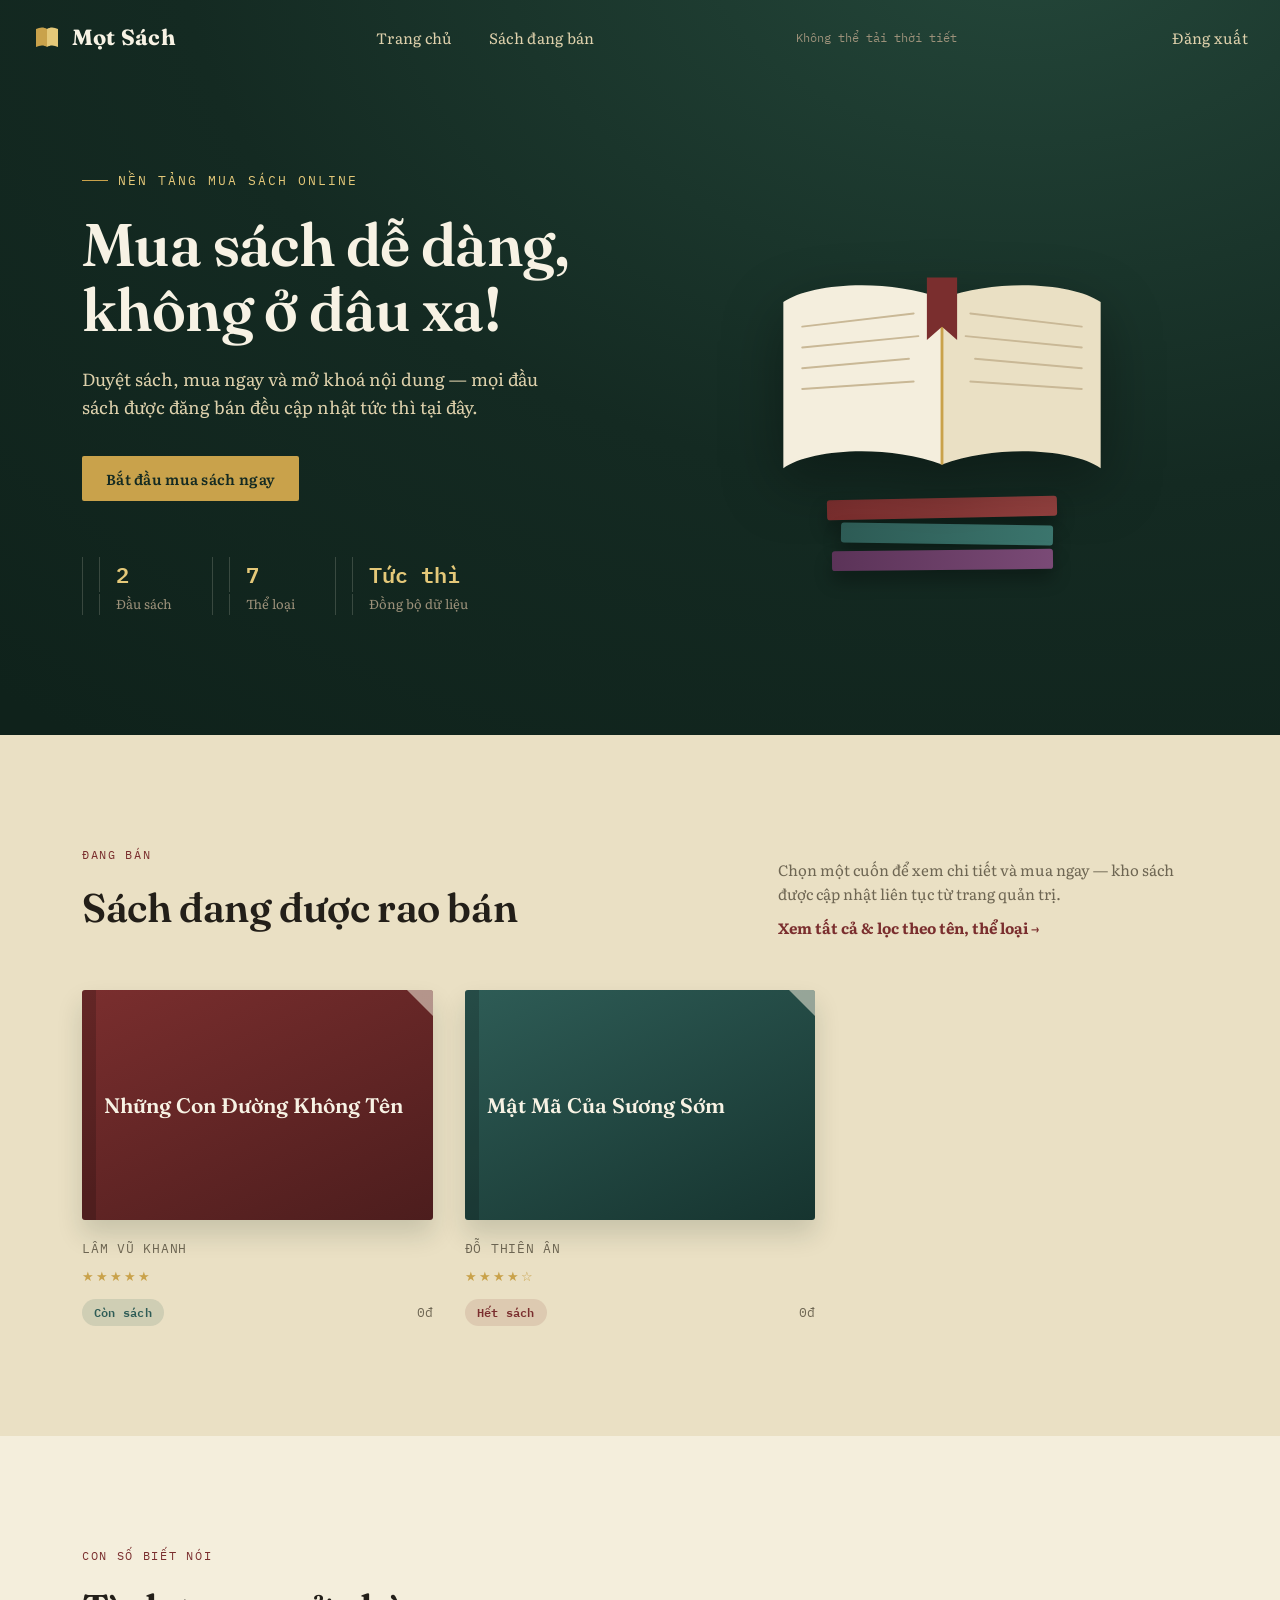
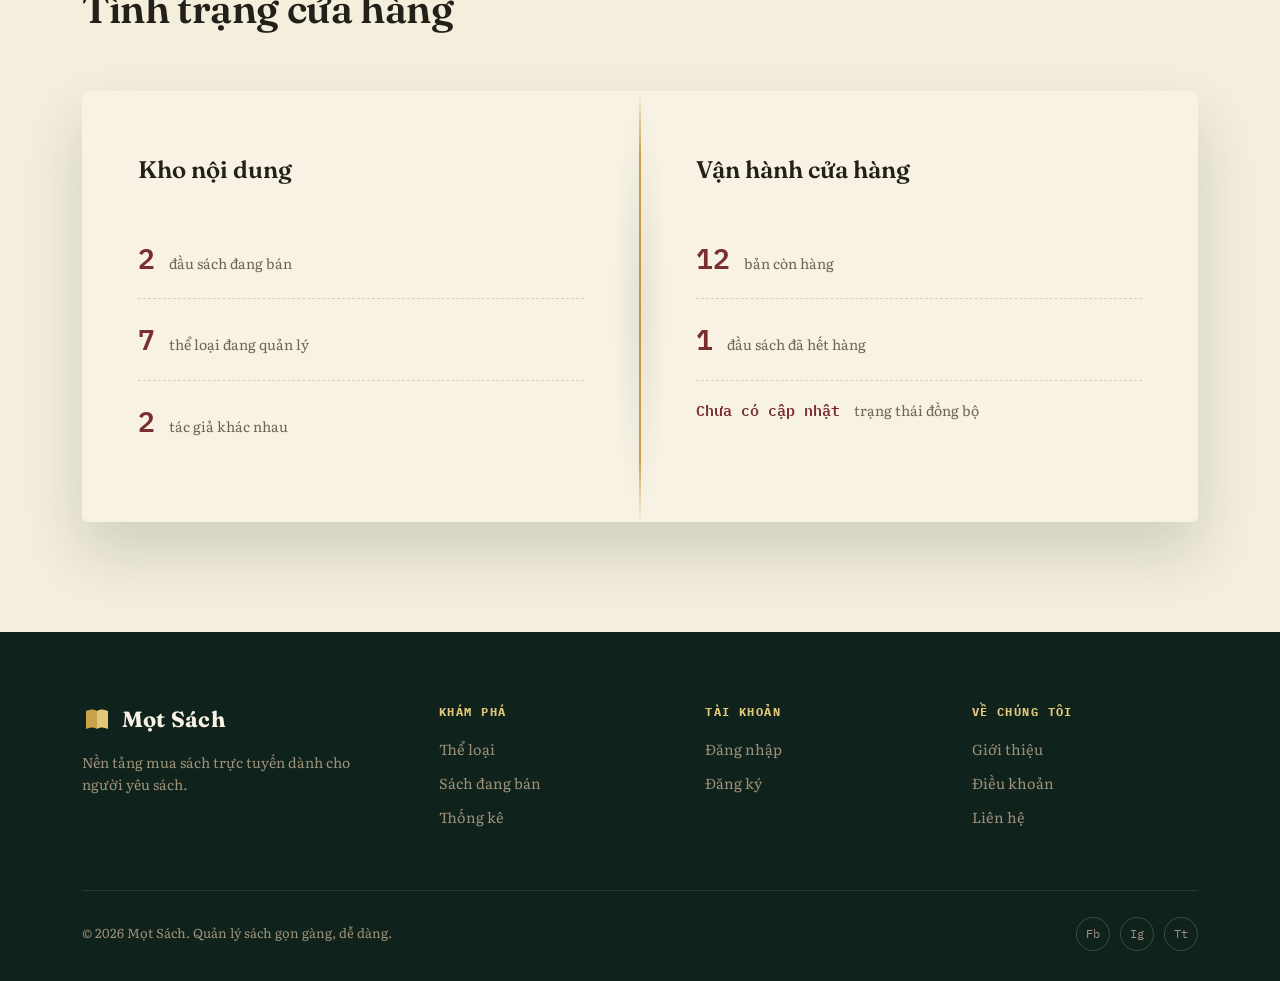
==== commit 0a9b3258: "Update index.html" ====
--- a/index.html
+++ b/index.html
@@ -3,21 +3,13 @@
   <head>
     <meta charset="UTF-8" />
     <meta name="viewport" content="width=device-width, initial-scale=1.0" />
-<<<<<<< HEAD
     <title>Mọt Sách — Mua sách online</title>
-=======
-    <title>Mọt Sách — Quản lý sách online</title>
->>>>>>> 6ecd61de21aac48e90505816e18d76a34daf9e79
     <link rel="preconnect" href="https://fonts.googleapis.com" />
     <link
       href="https://fonts.googleapis.com/css2?family=Fraunces:ital,opsz,wght@0,9..144,300;0,9..144,500;0,9..144,600;0,9..144,700;0,9..144,900;1,9..144,500;1,9..144,600&family=Literata:ital,wght@0,400;0,500;0,600;0,700;1,400;1,500&family=IBM+Plex+Mono:wght@400;500;600&display=swap"
       rel="stylesheet"
     />
-<<<<<<< HEAD
     <link rel="stylesheet" href="css/index.css" />
-=======
-    <link rel="stylesheet" href="css/styles.css" />
->>>>>>> 6ecd61de21aac48e90505816e18d76a34daf9e79
   </head>
   <body>
     <!-- ================= NAV ================= -->
@@ -31,7 +23,6 @@
       </a>
       <div class="nav-links">
         <a href="index.html">Trang chủ</a>
-<<<<<<< HEAD
         <a href="shop.html">Sách đang bán</a>
         <a href="purchased.html" id="navPurchasesLink" style="display: none"
           >Sách đã mua</a
@@ -106,62 +97,6 @@
           </div>
         </div>
 
-=======
-        <a href="index.html#shelf">Thể loại</a>
-        <a href="index.html#books">Sách trong hệ thống</a>
-        <a href="admin.html" id="navAdminLink">Quản trị</a>
-      </div>
-
-      <span
-        id="navUserLabel"
-        style="
-          display: none;
-          font-family: var(--font-mono);
-          font-size: 12px;
-          color: var(--muted-2);
-          margin-right: 10px;
-          align-self: center;
-        "
-      ></span>
-      <button class="burger" aria-label="Menu" onclick="handleNavUserClick()">
-        <span></span><span></span><span></span>
-      </button>
-    </nav>
-
-    <section class="hero">
-      <div class="wrap">
-        <div>
-          <span class="eyebrow">Nền tảng quản lý sách online</span>
-          <h1>
-            Quản lý cả tủ sách,<br />chỉ trong <em>một trang duy nhất.</em>
-          </h1>
-          <p class="lead">
-            Theo dõi đầu sách, số bản, thể loại và tình trạng còn hàng — mọi
-            thay đổi từ trang quản trị đều hiển thị ngay tại đây.
-          </p>
-          <div class="hero-actions">
-            <a href="register.html" class="btn btn-gold"
-              >Bắt đầu quản lý miễn phí</a
-            >
-            <a href="admin.html" class="btn btn-ghost" id="heroAdminBtn">Vào trang quản trị</a>
-          </div>
-          <div class="hero-stats">
-            <div>
-              <div class="num js-total-books">0</div>
-              <div class="lbl">Đầu sách</div>
-            </div>
-            <div>
-              <div class="num">7</div>
-              <div class="lbl">Thể loại</div>
-            </div>
-            <div>
-              <div class="num">Tức thì</div>
-              <div class="lbl">Đồng bộ dữ liệu</div>
-            </div>
-          </div>
-        </div>
-
->>>>>>> 6ecd61de21aac48e90505816e18d76a34daf9e79
         <div class="book-illustration">
           <div class="floating-leaf"></div>
           <div class="floating-leaf"></div>
@@ -203,43 +138,11 @@
       </div>
     </section>
 
-<<<<<<< HEAD
-=======
-    <!-- ================= SHELF / CATEGORIES ================= -->
-    <section class="section" id="shelf">
+    <!-- ================= BOOKS FROM SYSTEM (dynamic) ================= -->
+    <section class="section" id="books" style="background: var(--parchment-2)">
       <div class="wrap">
         <div class="section-head">
           <div>
-            <span class="kicker">Kệ sách</span>
-            <h2>Quản lý theo từng thể loại</h2>
-          </div>
-          <p>
-            Mỗi cuốn sách được phân loại và xếp gọn theo gáy màu — kéo ngang để
-            xem hết thể loại.
-          </p>
-        </div>
-        <div class="shelf">
-          <div class="spines">
-            <div class="spine c1"><span>Tiểu thuyết</span></div>
-            <div class="spine c2"><span>Trinh thám</span></div>
-            <div class="spine c3"><span>Ngôn tình</span></div>
-            <div class="spine c4"><span>Kỹ năng sống</span></div>
-            <div class="spine c5"><span>Lịch sử</span></div>
-            <div class="spine c6"><span>Khoa học viễn tưởng</span></div>
-            <div class="spine c7"><span>Tản văn</span></div>
-          </div>
-          <div class="shelf-plank"></div>
-        </div>
-      </div>
-    </section>
-
->>>>>>> 6ecd61de21aac48e90505816e18d76a34daf9e79
-    <!-- ================= BOOKS FROM SYSTEM (dynamic) ================= -->
-    <section class="section" id="books" style="background: var(--parchment-2)">
-      <div class="wrap">
-        <div class="section-head">
-          <div>
-<<<<<<< HEAD
             <span class="kicker">Đang bán</span>
             <h2>Sách đang được rao bán</h2>
           </div>
@@ -247,14 +150,6 @@
             Chọn một cuốn để xem chi tiết và mua ngay — kho sách được cập nhật
             liên tục từ trang quản trị.
             <a href="shop.html" style="display:inline-block; margin-top:10px; color:var(--burgundy); font-weight:700;">Xem tất cả & lọc theo tên, thể loại →</a>
-=======
-            <span class="kicker">Trong hệ thống</span>
-            <h2>Sách đang được quản lý</h2>
-          </div>
-          <p>
-            Dữ liệu bên dưới lấy trực tiếp từ trang quản trị — thêm, sửa hoặc
-            xoá sách sẽ cập nhật ngay tại đây.
->>>>>>> 6ecd61de21aac48e90505816e18d76a34daf9e79
           </p>
         </div>
         <div class="book-grid" id="bookGrid">
@@ -269,11 +164,7 @@
         <div class="section-head">
           <div>
             <span class="kicker">Con số biết nói</span>
-<<<<<<< HEAD
             <h2>Tình trạng cửa hàng</h2>
-=======
-            <h2>Tình trạng thư viện</h2>
->>>>>>> 6ecd61de21aac48e90505816e18d76a34daf9e79
           </div>
         </div>
         <div class="stats-book">
@@ -281,11 +172,7 @@
             <h3>Kho nội dung</h3>
             <div class="stat-row">
               <span class="num js-total-books">0</span
-<<<<<<< HEAD
               ><span class="lbl">đầu sách đang bán</span>
-=======
-              ><span class="lbl">đầu sách trong hệ thống</span>
->>>>>>> 6ecd61de21aac48e90505816e18d76a34daf9e79
             </div>
             <div class="stat-row">
               <span class="num">7</span
@@ -297,7 +184,6 @@
             </div>
           </div>
           <div class="stats-page">
-<<<<<<< HEAD
             <h3>Vận hành cửa hàng</h3>
             <div class="stat-row">
               <span class="num js-available-copies">0</span
@@ -306,16 +192,6 @@
             <div class="stat-row">
               <span class="num js-out-books">0</span
               ><span class="lbl">đầu sách đã hết hàng</span>
-=======
-            <h3>Vận hành hệ thống</h3>
-            <div class="stat-row">
-              <span class="num js-available-copies">0</span
-              ><span class="lbl">bản còn sẵn sàng</span>
-            </div>
-            <div class="stat-row">
-              <span class="num js-out-books">0</span
-              ><span class="lbl">đầu sách đã hết</span>
->>>>>>> 6ecd61de21aac48e90505816e18d76a34daf9e79
             </div>
             <div class="stat-row">
               <span class="num" id="lastUpdatedLabel" style="font-size: 15px"
@@ -327,61 +203,8 @@
       </div>
     </section>
 
-<<<<<<< HEAD
     <!-- ================= FOOTER ================= -->
     <footer>
-=======
-    <!-- ================= WEATHER WIDGET (tính năng phụ) ================= -->
-    <section class="section" id="weather">
-      <div class="wrap">
-        <div class="section-head">
-          <div>
-            <span class="kicker">Tiện ích phụ</span>
-            <h2>Thời tiết hôm nay</h2>
-          </div>
-          <p>
-            Xem nhanh thời tiết nơi bạn đang đọc sách — dữ liệu từ
-            OpenWeatherMap.
-          </p>
-        </div>
-
-        <div style="display: flex; gap: 10px; flex-wrap: wrap; margin-bottom: 20px;">
-          <input
-            id="weatherCityInput"
-            type="text"
-            placeholder="Nhập tên thành phố..."
-            value="Ho Chi Minh City"
-            style="
-              flex: 1;
-              min-width: 220px;
-              padding: 12px 16px;
-              border: 1px solid #d8cdb0;
-              border-radius: 8px;
-              font-size: 14px;
-              font-family: inherit;
-            "
-          />
-          <button class="btn btn-gold" id="weatherSearchBtn" type="button">
-            Xem thời tiết
-          </button>
-        </div>
-
-        <div
-          id="weatherResult"
-          style="
-            font-family: var(--font-mono);
-            color: var(--muted-2);
-            min-height: 64px;
-          "
-        >
-          Đang tải thời tiết...
-        </div>
-      </div>
-    </section>
-
-    <!-- ================= FOOTER ================= -->
-    <footer>  
->>>>>>> 6ecd61de21aac48e90505816e18d76a34daf9e79
       <div class="wrap">
         <div class="foot-grid">
           <div class="foot-brand">
@@ -398,23 +221,12 @@
               </svg>
               Mọt Sách
             </div>
-<<<<<<< HEAD
             <p>Nền tảng mua sách trực tuyến dành cho người yêu sách.</p>
-=======
-            <p>
-              Hệ thống quản lý sách trực tuyến dành cho thư viện, nhà sách và
-              người yêu sách.
-            </p>
->>>>>>> 6ecd61de21aac48e90505816e18d76a34daf9e79
           </div>
           <div class="foot-col">
             <h4>Khám phá</h4>
             <a href="index.html#shelf">Thể loại</a>
-<<<<<<< HEAD
             <a href="shop.html">Sách đang bán</a>
-=======
-            <a href="index.html#books">Sách trong hệ thống</a>
->>>>>>> 6ecd61de21aac48e90505816e18d76a34daf9e79
             <a href="index.html#stats">Thống kê</a>
           </div>
           <div class="foot-col">
@@ -441,7 +253,6 @@
       </div>
     </footer>
 
-<<<<<<< HEAD
     <script src="js/books.js"></script>
     <script src="js/index.js"></script>
     <script>
@@ -484,183 +295,3 @@
     </script>
   </body>
 </html>
-=======
-    <script src="books.js"></script>
-    <script>
-      window.addEventListener("scroll", () => {
-        document
-          .getElementById("mainNav")
-          .classList.toggle("scrolled", window.scrollY > 40);
-      });
-
-      function renderHomeBooks() {
-        const books = loadBooks();
-        const grid = document.getElementById("bookGrid");
-
-        if (books.length === 0) {
-          grid.innerHTML =
-            '<p style="color:var(--muted); grid-column:1/-1;">Chưa có sách nào trong hệ thống. Hãy vào <a href="admin.html" style="color:var(--burgundy); font-weight:600;">trang quản trị</a> để thêm sách đầu tiên.</p>';
-        } else {
-          grid.innerHTML = books
-            .map(
-              (b) => `
-        <div class="book-card">
-          <div class="cover ${b.cover || "cv1"}"><h3>${escapeHtml(b.title)}</h3></div>
-          <div class="author">${escapeHtml(b.author)}</div>
-          <div class="stars">${"★".repeat(b.rating || 0)}${"☆".repeat(5 - (b.rating || 0))}</div>
-          <div class="meta-row" style="display:flex; align-items:center; justify-content:space-between;">
-            <span class="badge ${b.status === "available" ? "badge-available" : "badge-out"}">${b.status === "available" ? "Còn sách" : "Hết sách"}</span>
-            <span class="progress-label" style="font-family:var(--font-mono);">${b.copies} bản</span>
-          </div>
-        </div>
-      `,
-            )
-            .join("");
-        }
-
-        document
-          .querySelectorAll(".js-total-books")
-          .forEach((el) => (el.textContent = books.length));
-        document
-          .querySelectorAll(".js-total-authors")
-          .forEach(
-            (el) => (el.textContent = new Set(books.map((b) => b.author)).size),
-          );
-        document
-          .querySelectorAll(".js-available-copies")
-          .forEach(
-            (el) =>
-              (el.textContent = books
-                .filter((b) => b.status === "available")
-                .reduce((s, b) => s + (Number(b.copies) || 0), 0)),
-          );
-        document
-          .querySelectorAll(".js-out-books")
-          .forEach(
-            (el) =>
-              (el.textContent = books.filter(
-                (b) => b.status !== "available",
-              ).length),
-          );
-        document.getElementById("lastUpdatedLabel").textContent =
-          getLastUpdatedLabel();
-      }
-
-      // Chỉ tài khoản admin mới thấy các liên kết vào trang quản trị.
-      // Tài khoản thường (hoặc khách chưa đăng nhập) chỉ có thể xem sách.
-      function applyRoleVisibility() {
-        const admin = isAdmin();
-        [
-          document.getElementById("navAdminLink"),
-          document.getElementById("heroAdminBtn"),
-          document.getElementById("footerAdminLink"),
-        ].forEach((el) => {
-          if (el) el.style.display = admin ? "" : "none";
-        });
-
-        const user = getCurrentUser();
-        const label = document.getElementById("navUserLabel");
-        if (user) {
-          label.textContent =
-            "Xin chào, " + user.name + (admin ? " (Quản trị)" : "");
-          label.style.display = "inline";
-        } else {
-          label.style.display = "none";
-        }
-      }
-
-      // Nút menu (icon burger): đưa tới đăng nhập nếu chưa có phiên,
-      // hoặc hỏi đăng xuất nếu đã đăng nhập.
-      function handleNavUserClick() {
-        const user = getCurrentUser();
-        if (user) {
-          if (confirm("Đăng xuất khỏi tài khoản " + user.name + "?")) {
-            logout();
-            window.location.reload();
-          }
-        } else {
-          window.location.href = "login.html";
-        }
-      }
-
-      // ===== Tiện ích phụ: thời tiết (OpenWeatherMap) =====
-      const OPENWEATHER_API_KEY = "b7f96772f3a9a156ce9ec79725f315ec";
-
-      async function fetchWeather(city) {
-        const resultBox = document.getElementById("weatherResult");
-        resultBox.textContent = "Đang tải thời tiết...";
-        try {
-          const url =
-            "https://api.openweathermap.org/data/2.5/weather?q=" +
-            encodeURIComponent(city) +
-            "&appid=" +
-            OPENWEATHER_API_KEY +
-            "&units=metric&lang=vi";
-          const res = await fetch(url);
-
-          if (!res.ok) {
-            let apiMessage = "";
-            try {
-              const errData = await res.json();
-              apiMessage = errData.message || "";
-            } catch (parseErr) {
-              // phản hồi lỗi không phải JSON hợp lệ, bỏ qua
-            }
-            console.error("OpenWeatherMap lỗi:", res.status, apiMessage);
-            resultBox.textContent =
-              "Lỗi " +
-              res.status +
-              (apiMessage ? ": " + apiMessage : ": Không thể tải dữ liệu thời tiết lúc này.");
-            return;
-          }
-
-          const data = await res.json();
-          const iconUrl =
-            "https://openweathermap.org/img/wn/" +
-            data.weather[0].icon +
-            "@2x.png";
-
-          resultBox.innerHTML = `
-            <div style="display:flex; align-items:center; gap:16px; flex-wrap:wrap;">
-              <img src="${iconUrl}" alt="${escapeHtml(data.weather[0].description)}" width="64" height="64">
-              <div>
-                <div style="font-size:26px; color:var(--ink,#2b2118); font-family:var(--font-serif, inherit);">
-                  ${Math.round(data.main.temp)}°C — ${escapeHtml(data.name)}
-                </div>
-                <div>${escapeHtml(data.weather[0].description)} · Cảm giác như ${Math.round(data.main.feels_like)}°C</div>
-                <div>Độ ẩm: ${data.main.humidity}% · Gió: ${data.wind.speed} m/s</div>
-              </div>
-            </div>
-          `;
-        } catch (err) {
-          console.error("Lỗi kết nối OpenWeatherMap:", err);
-          resultBox.textContent =
-            "Có lỗi xảy ra khi kết nối tới dịch vụ thời tiết (xem Console để biết chi tiết).";
-        }
-      }
-
-      document
-        .getElementById("weatherSearchBtn")
-        .addEventListener("click", () => {
-          const city = document.getElementById("weatherCityInput").value.trim();
-          if (city) fetchWeather(city);
-        });
-
-      document
-        .getElementById("weatherCityInput")
-        .addEventListener("keydown", (e) => {
-          if (e.key === "Enter") {
-            e.preventDefault();
-            document.getElementById("weatherSearchBtn").click();
-          }
-        });
-
-      window.addEventListener("load", () => {
-        renderHomeBooks();
-        applyRoleVisibility();
-        fetchWeather("Ho Chi Minh City");
-      });
-    </script>
-  </body>
-</html>
->>>>>>> 6ecd61de21aac48e90505816e18d76a34daf9e79
